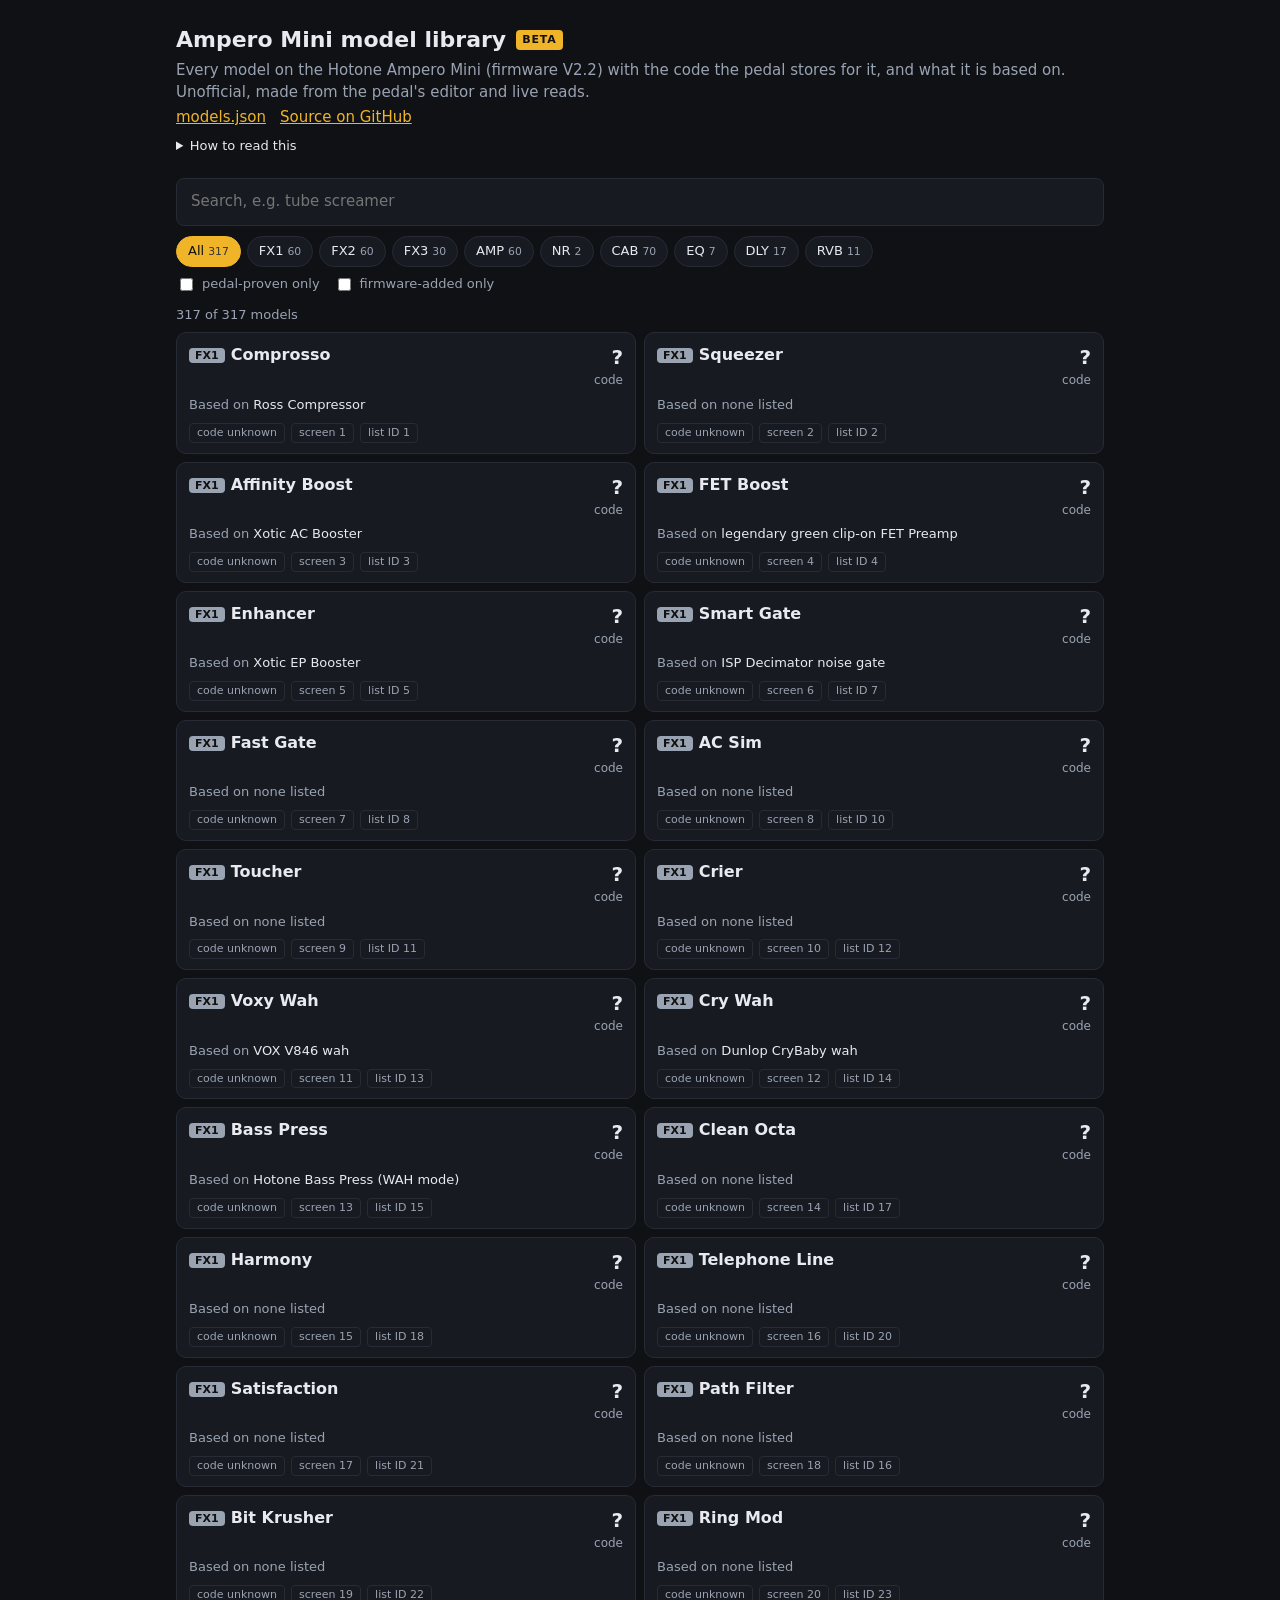
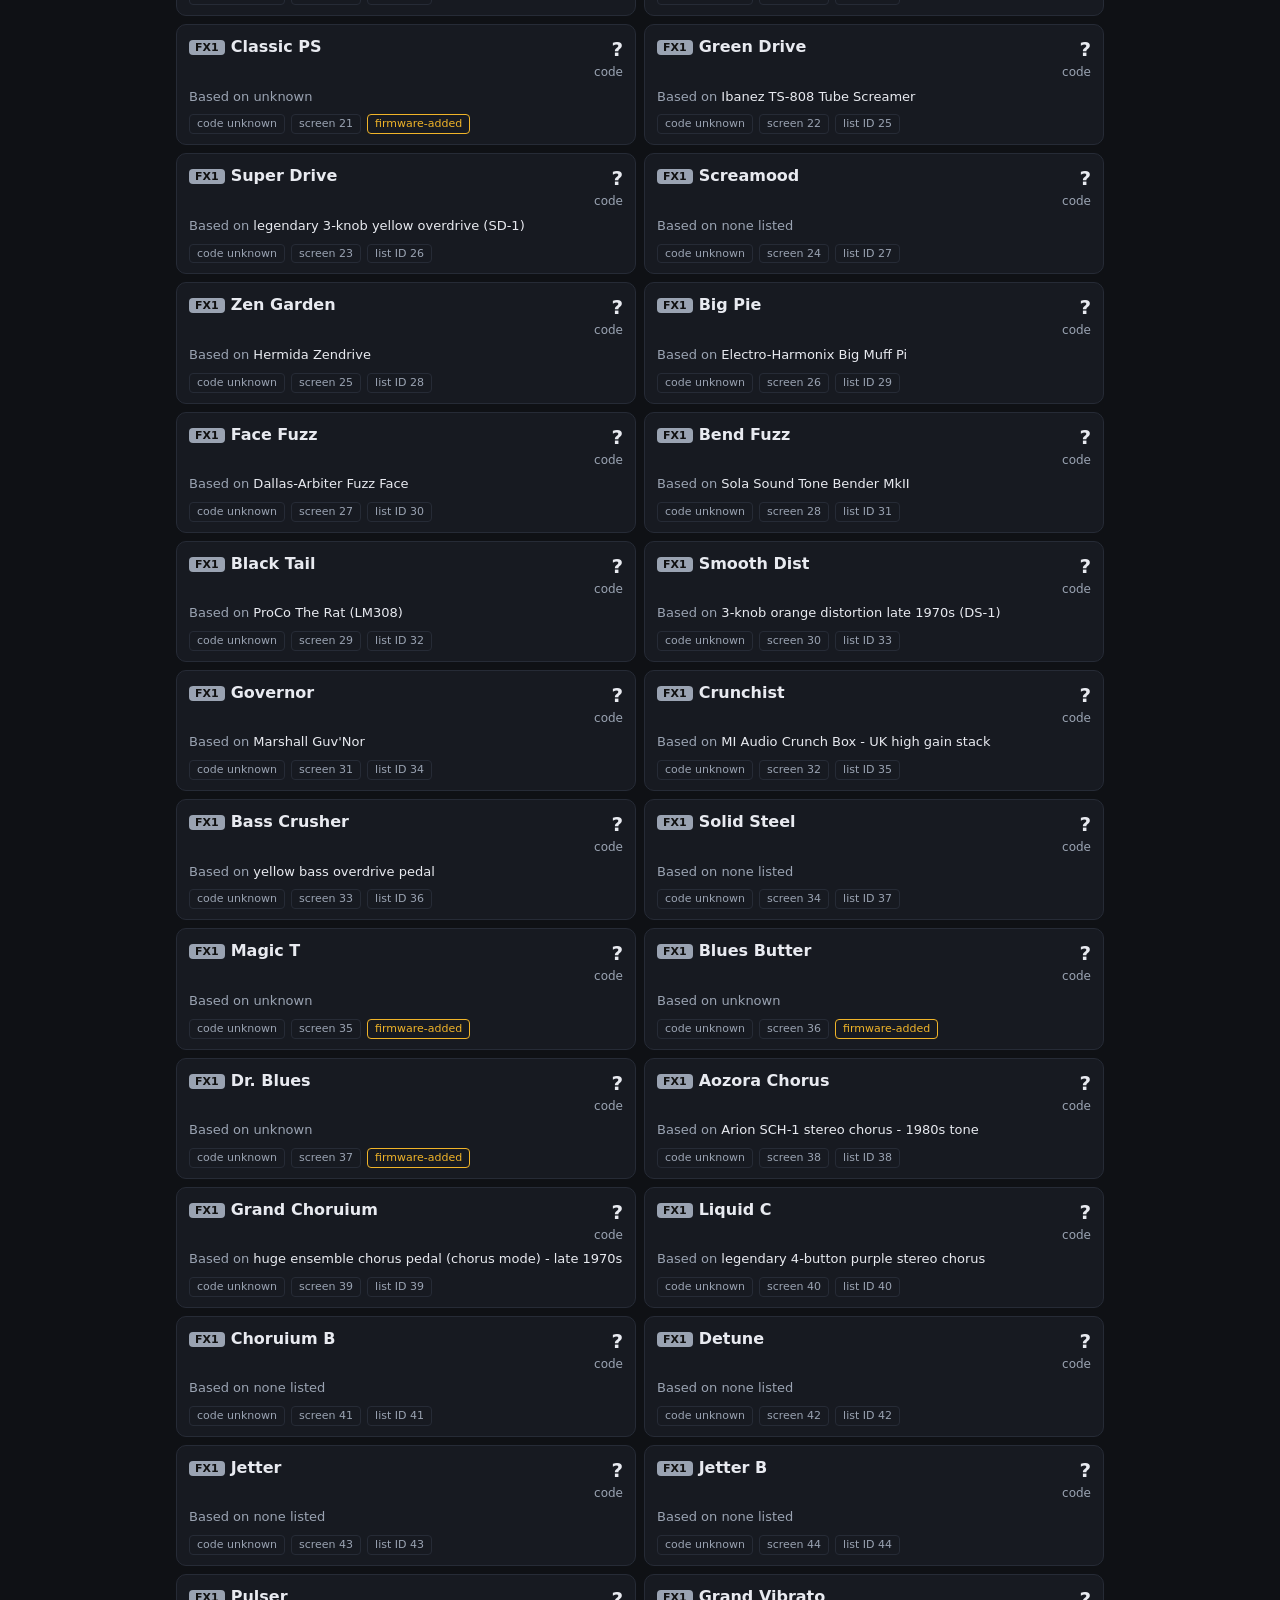
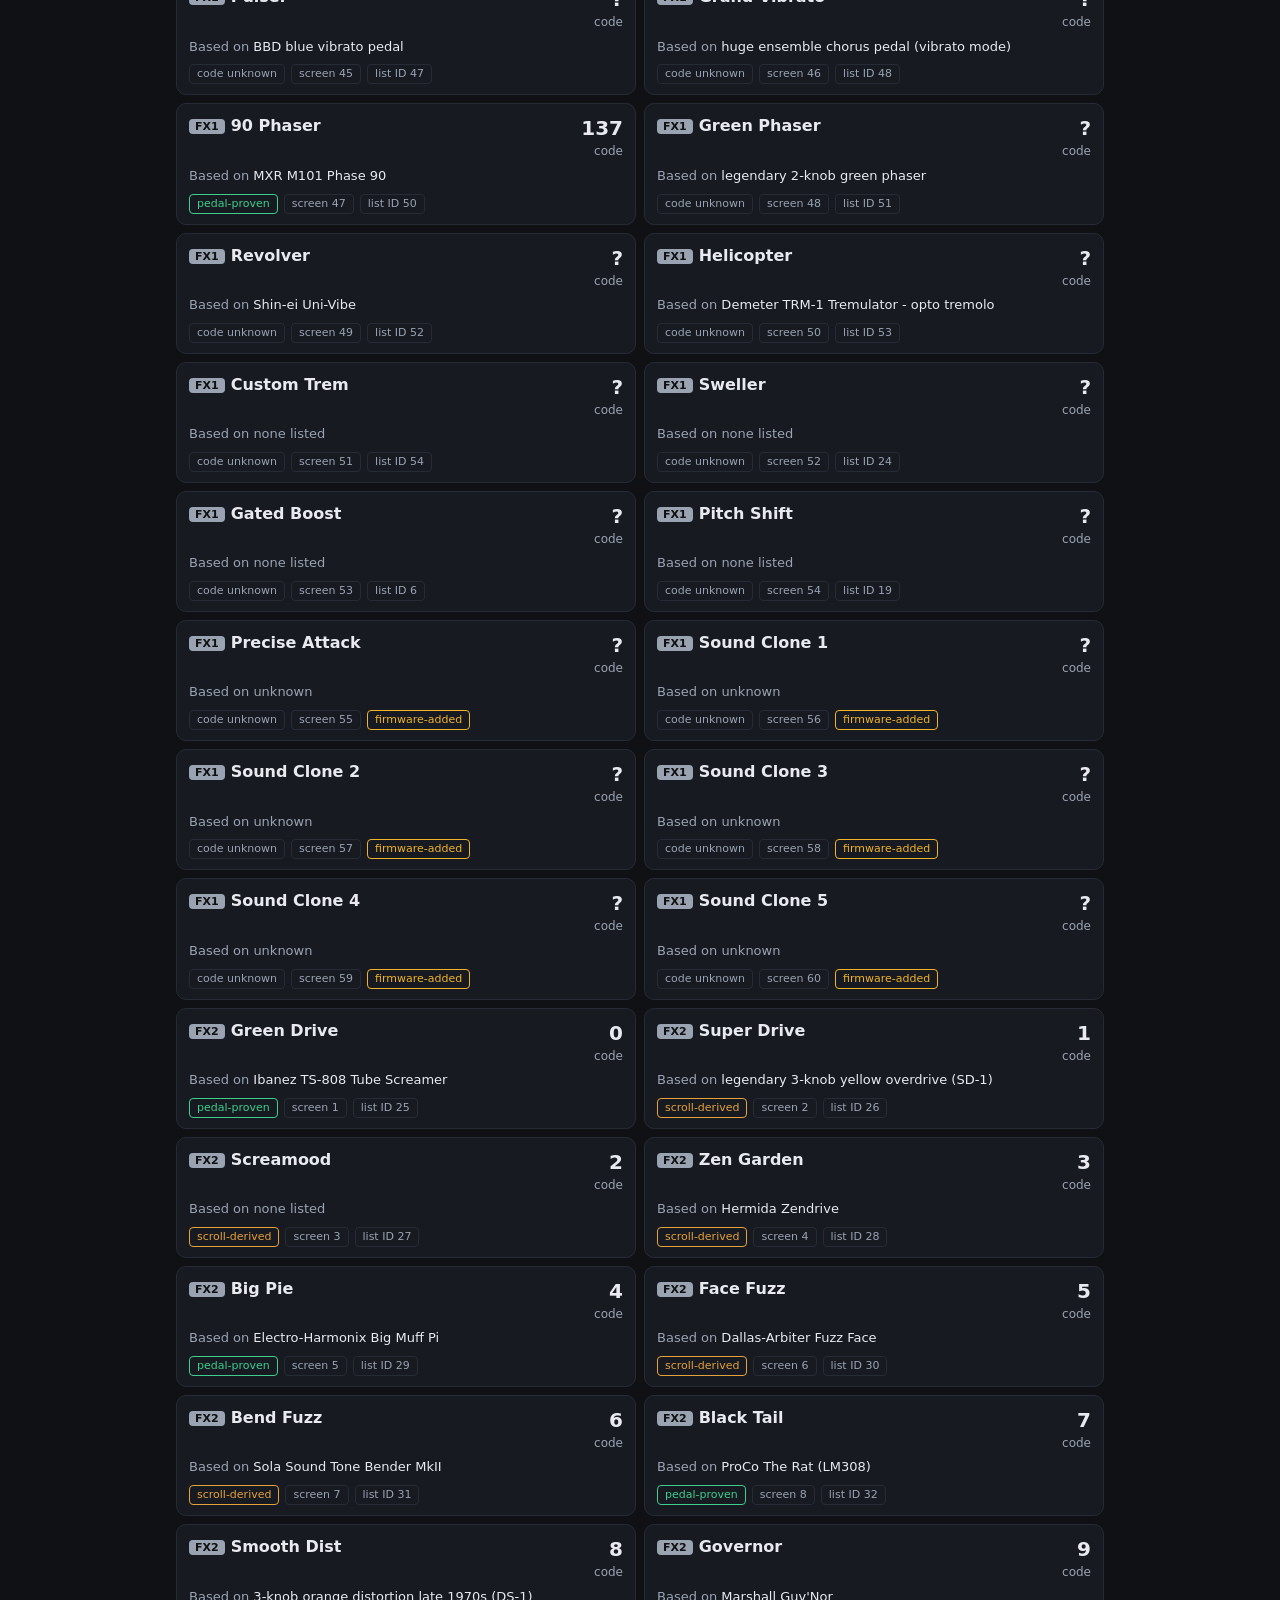
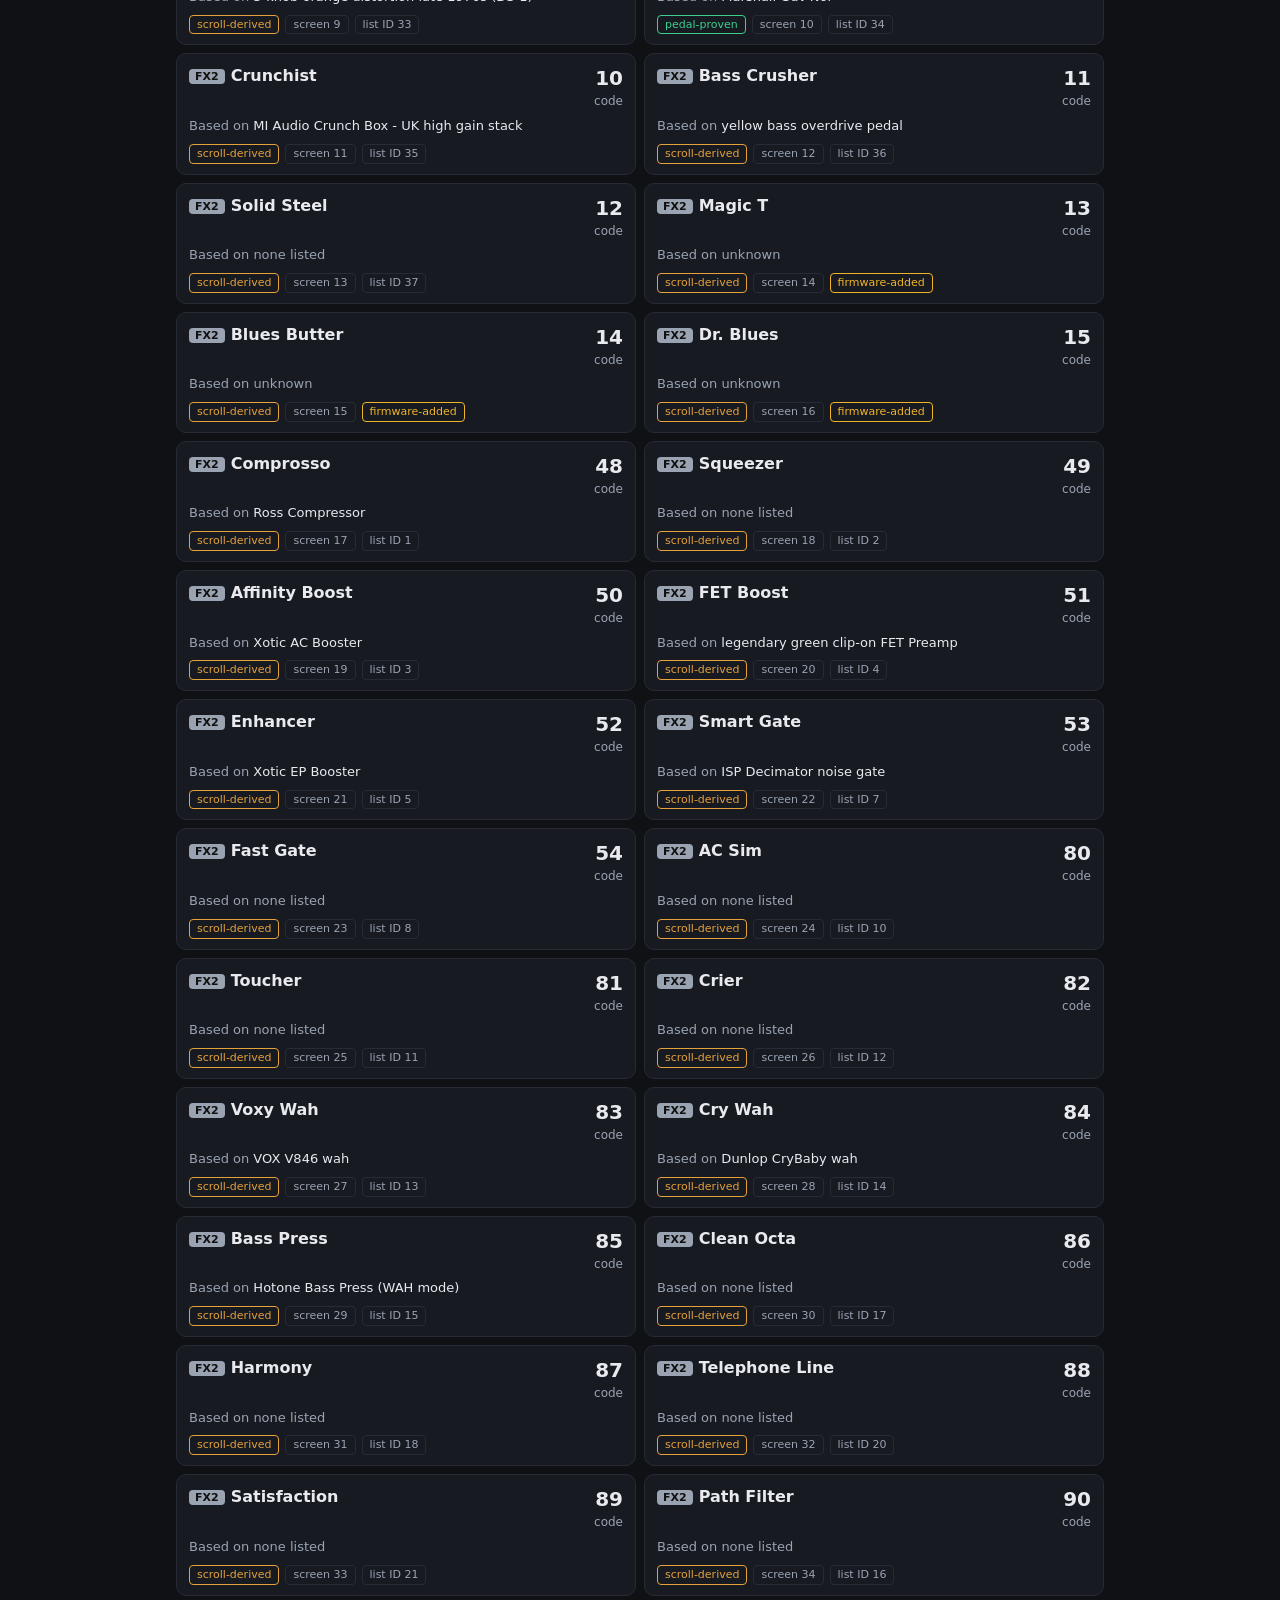
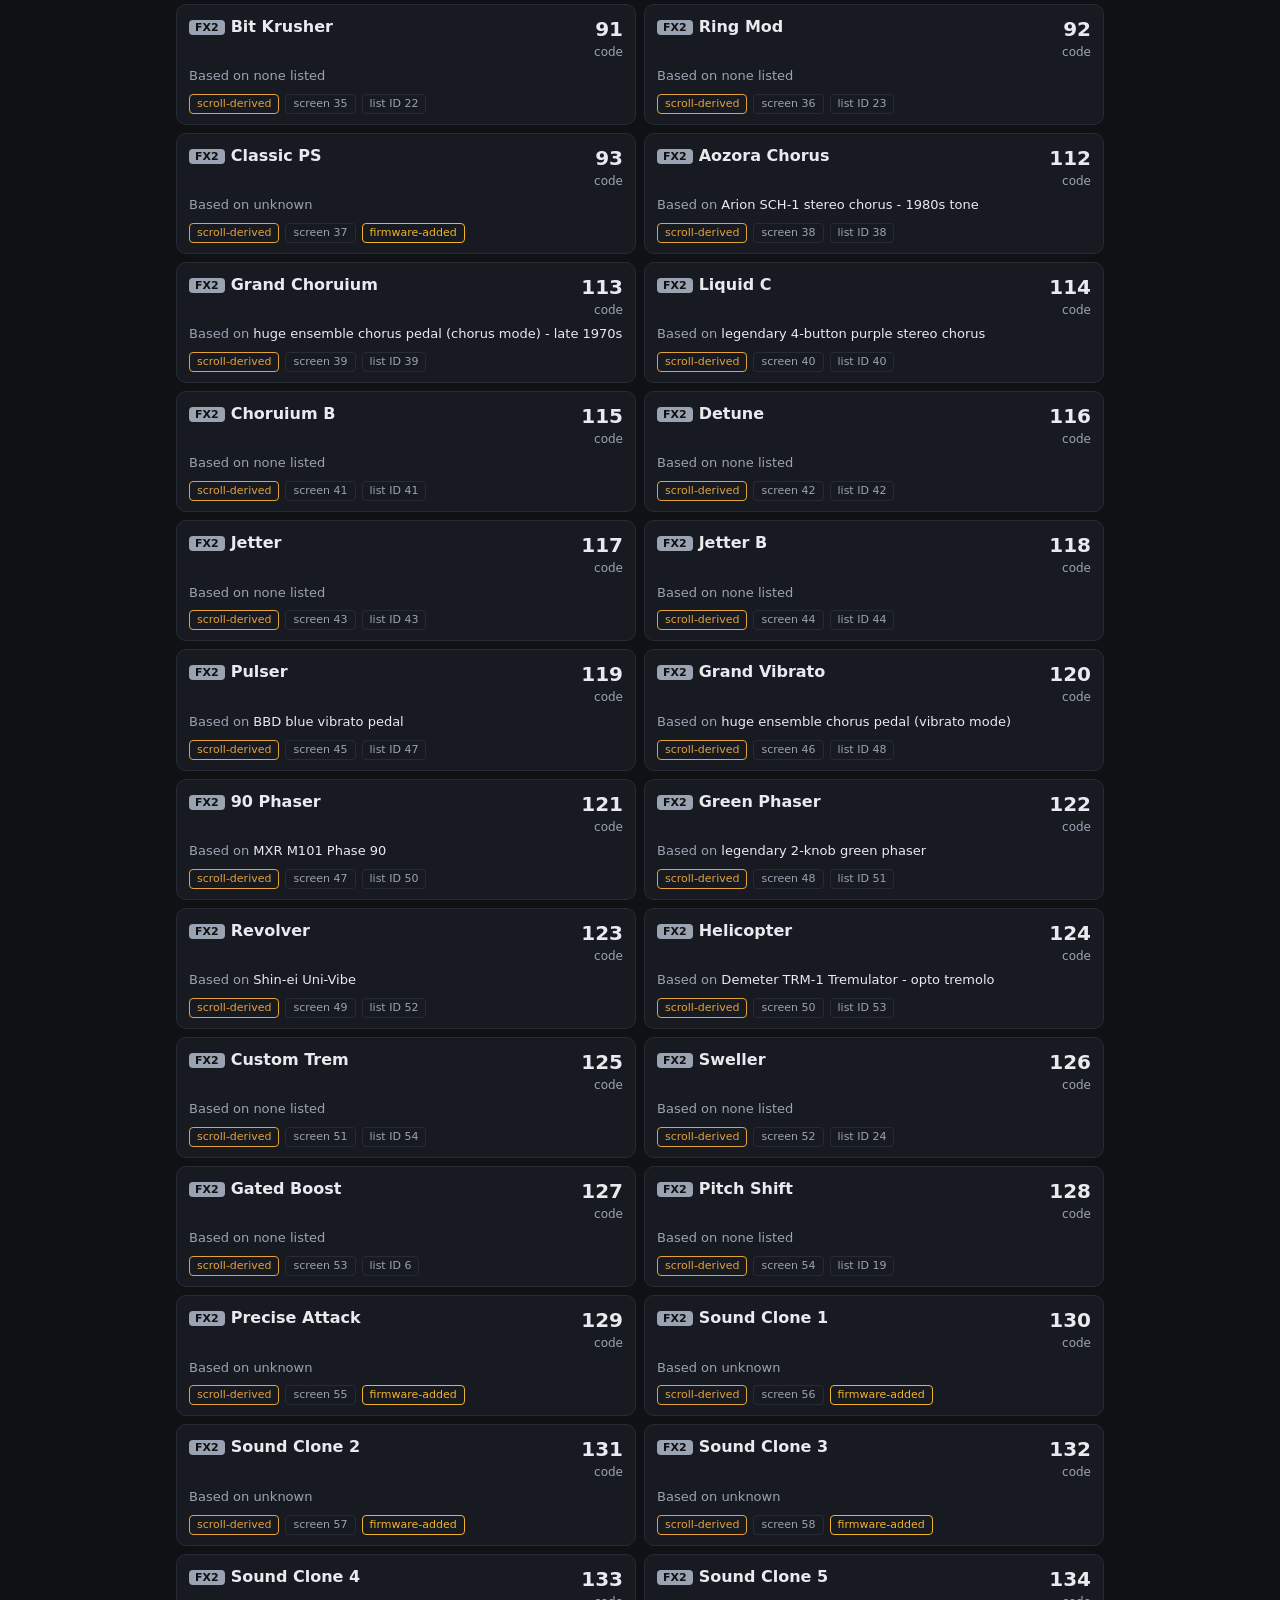
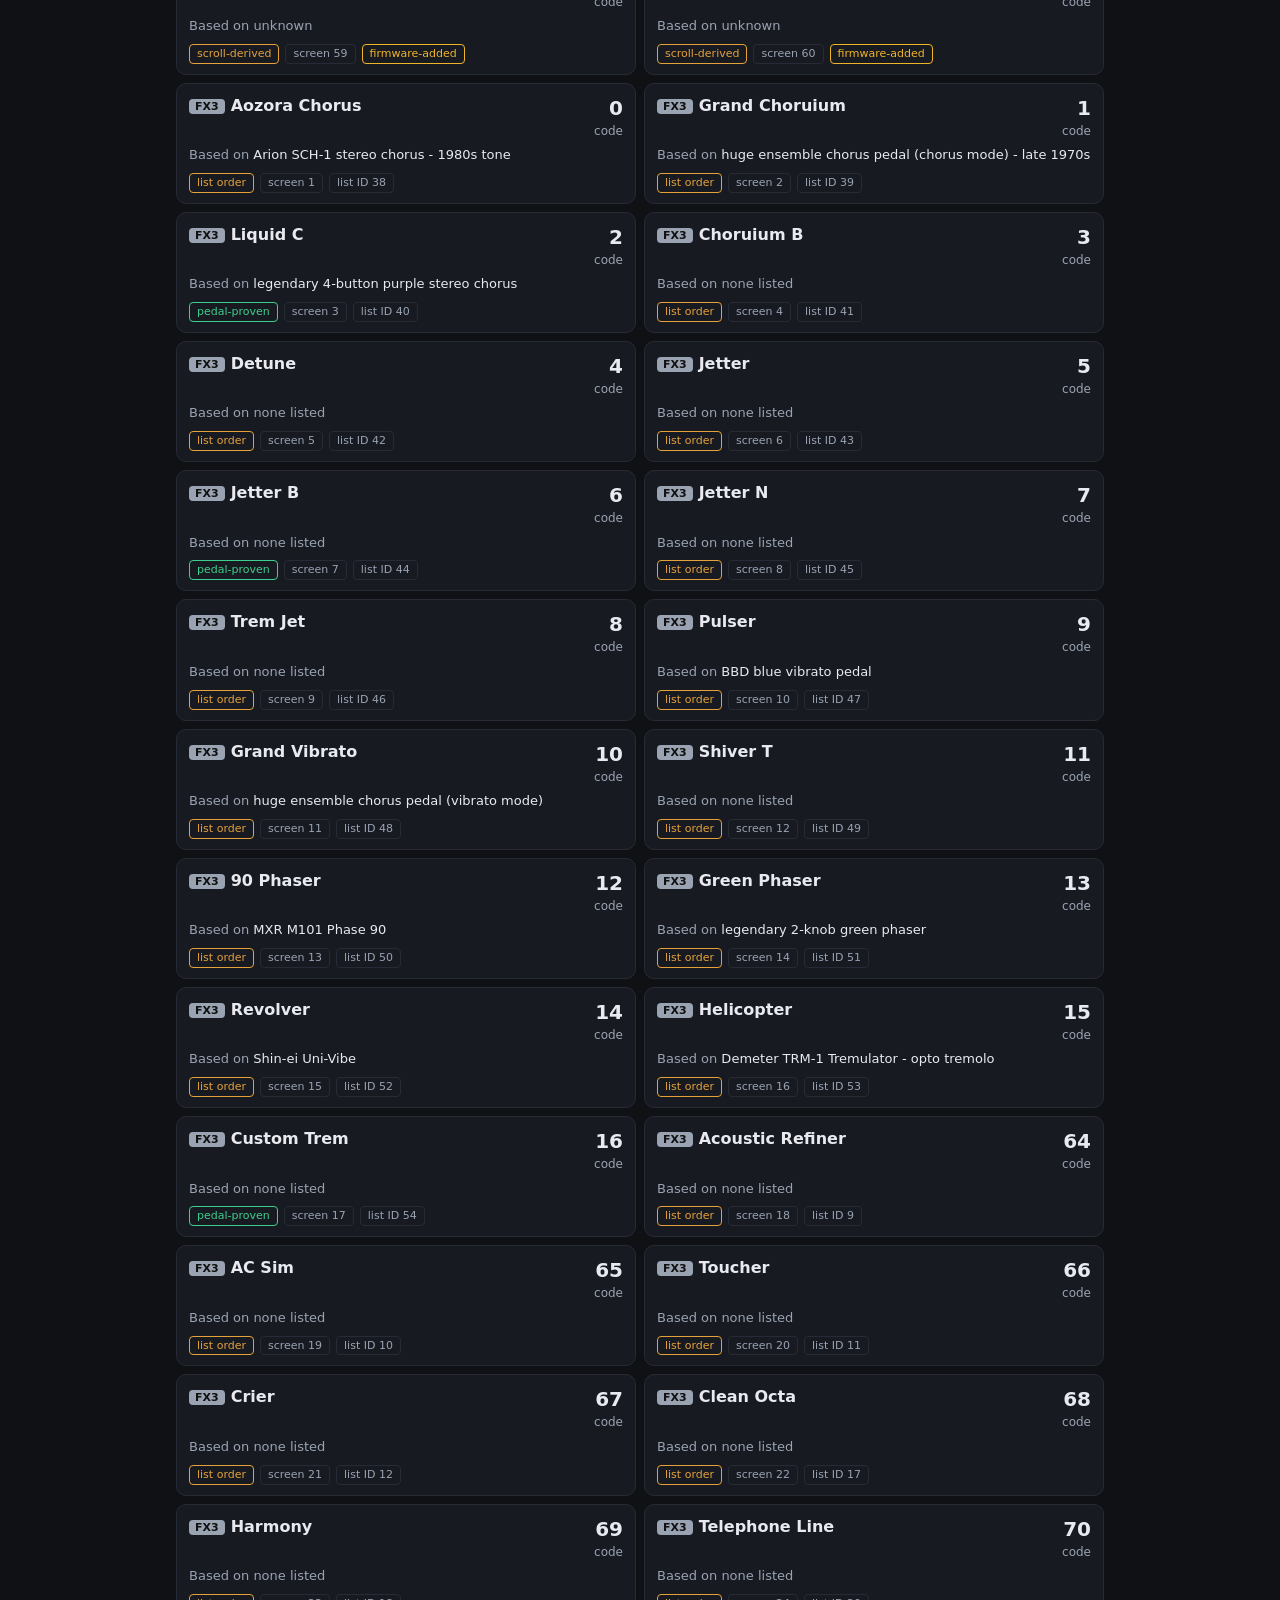
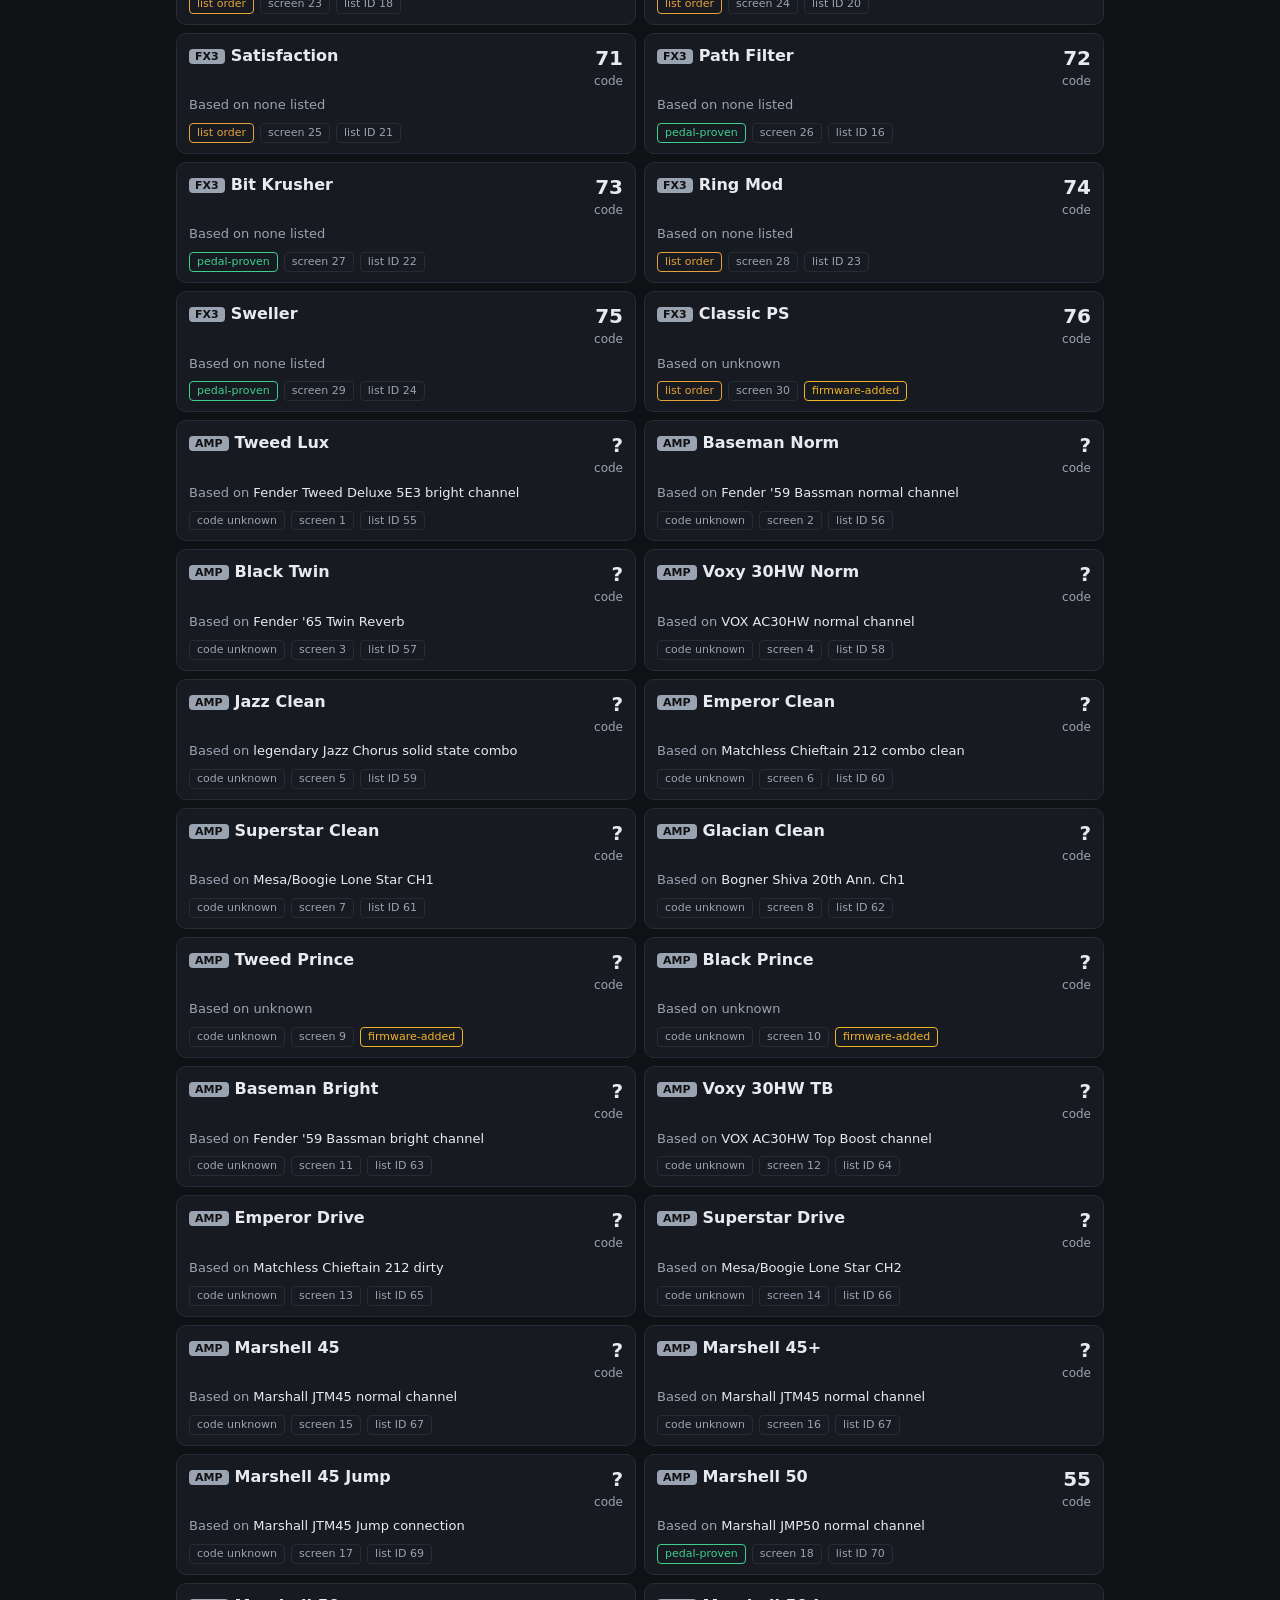
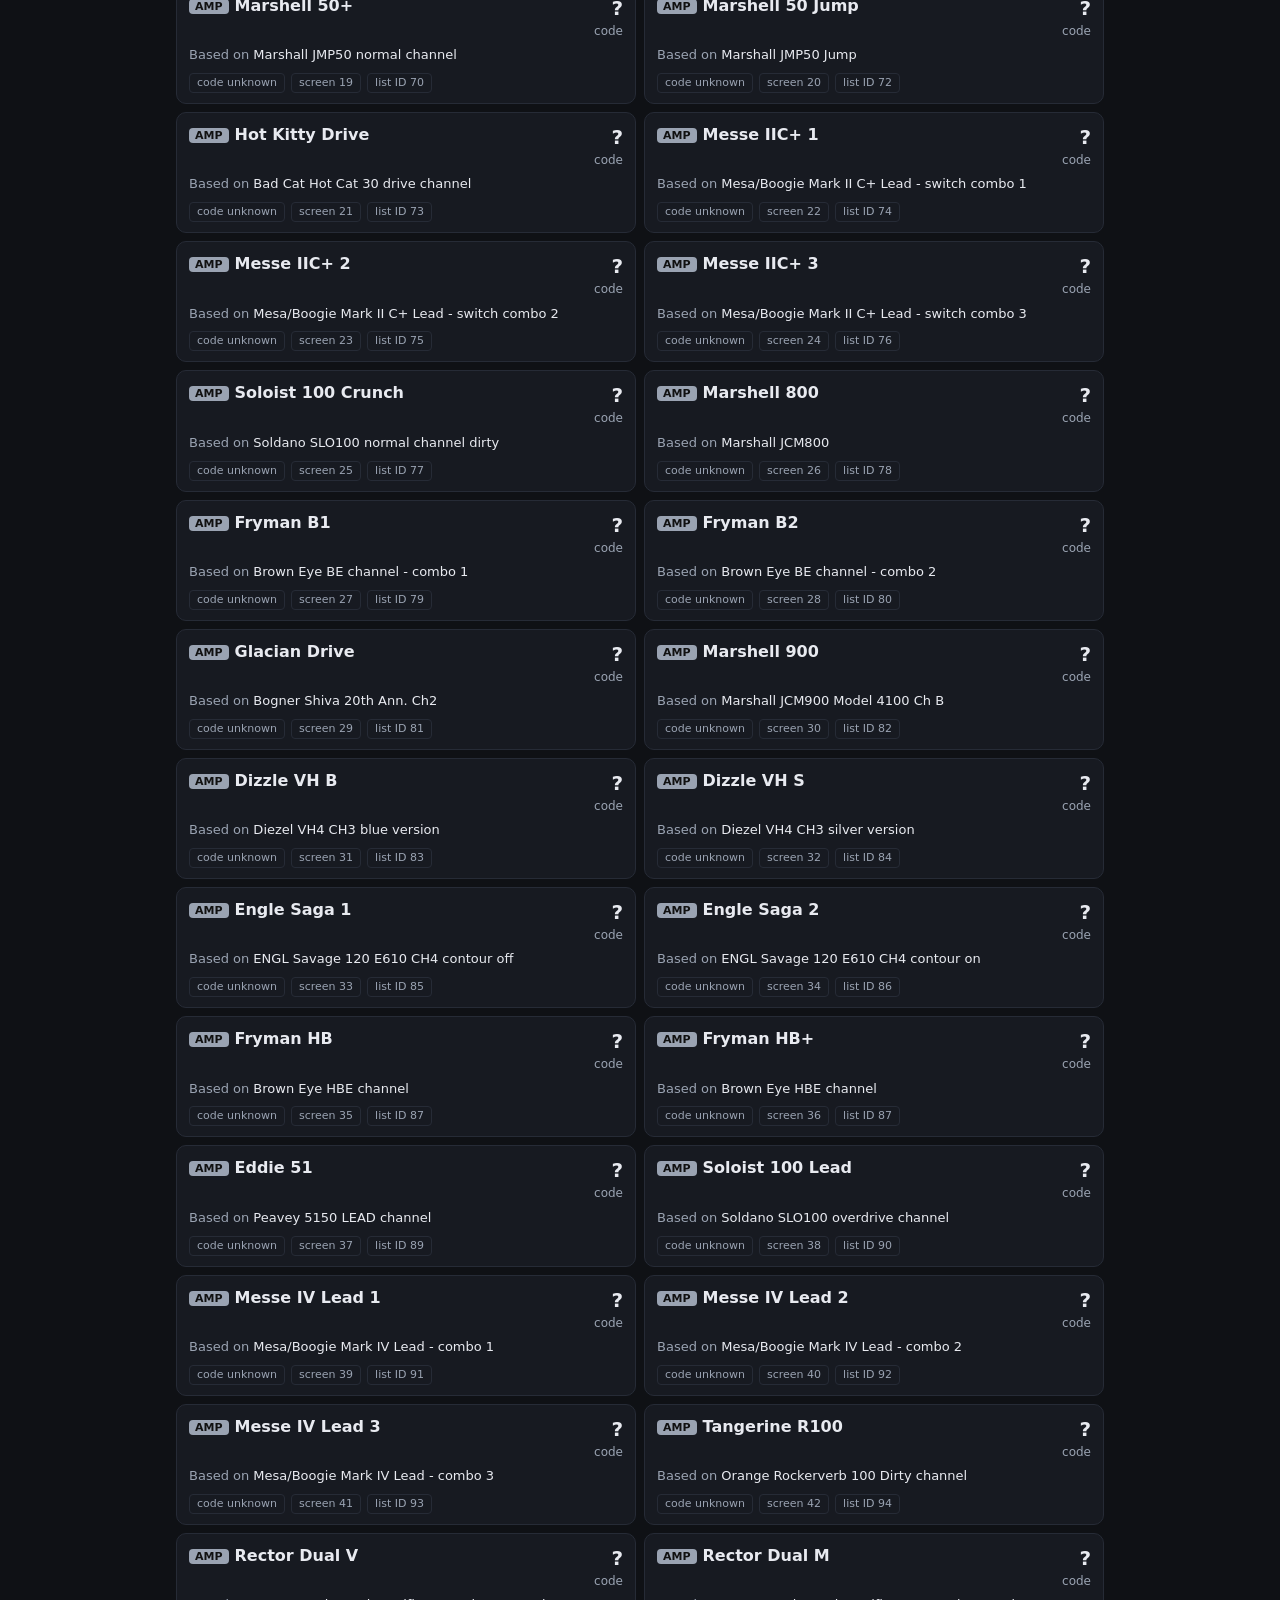
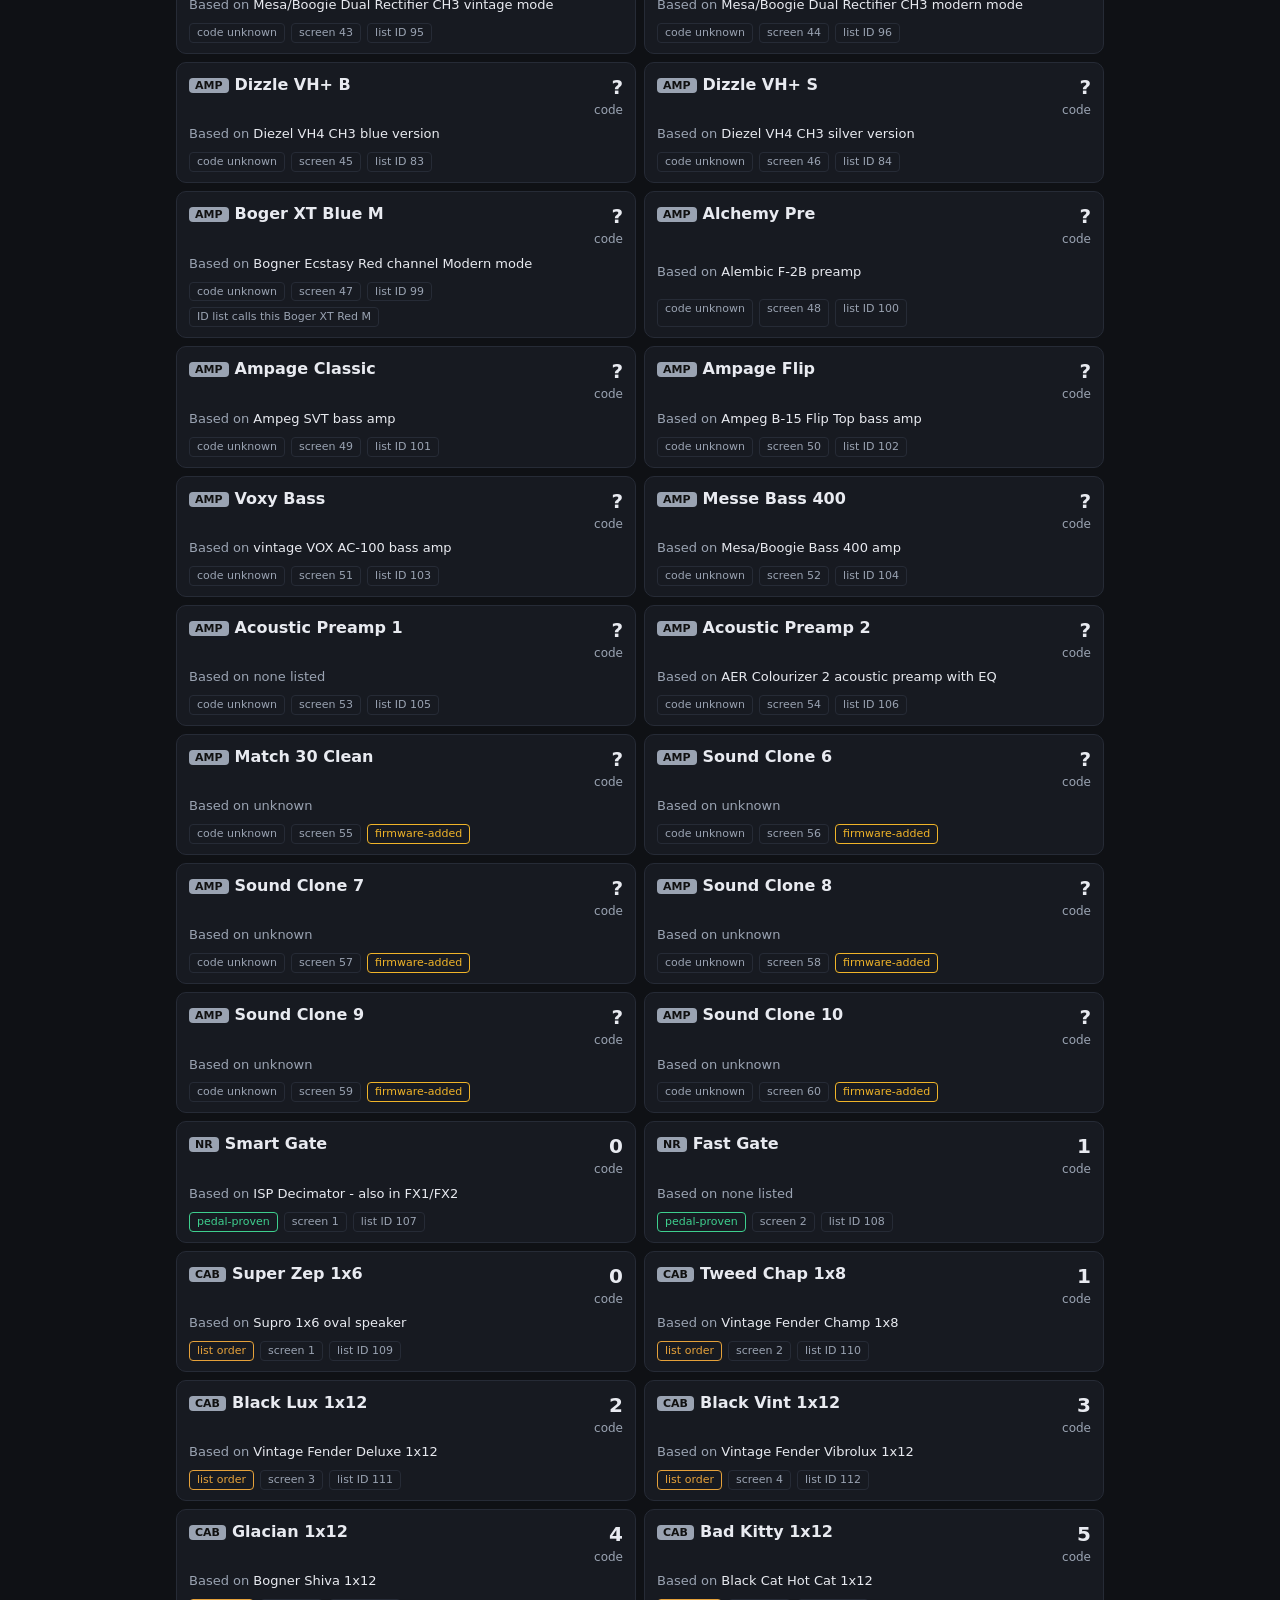
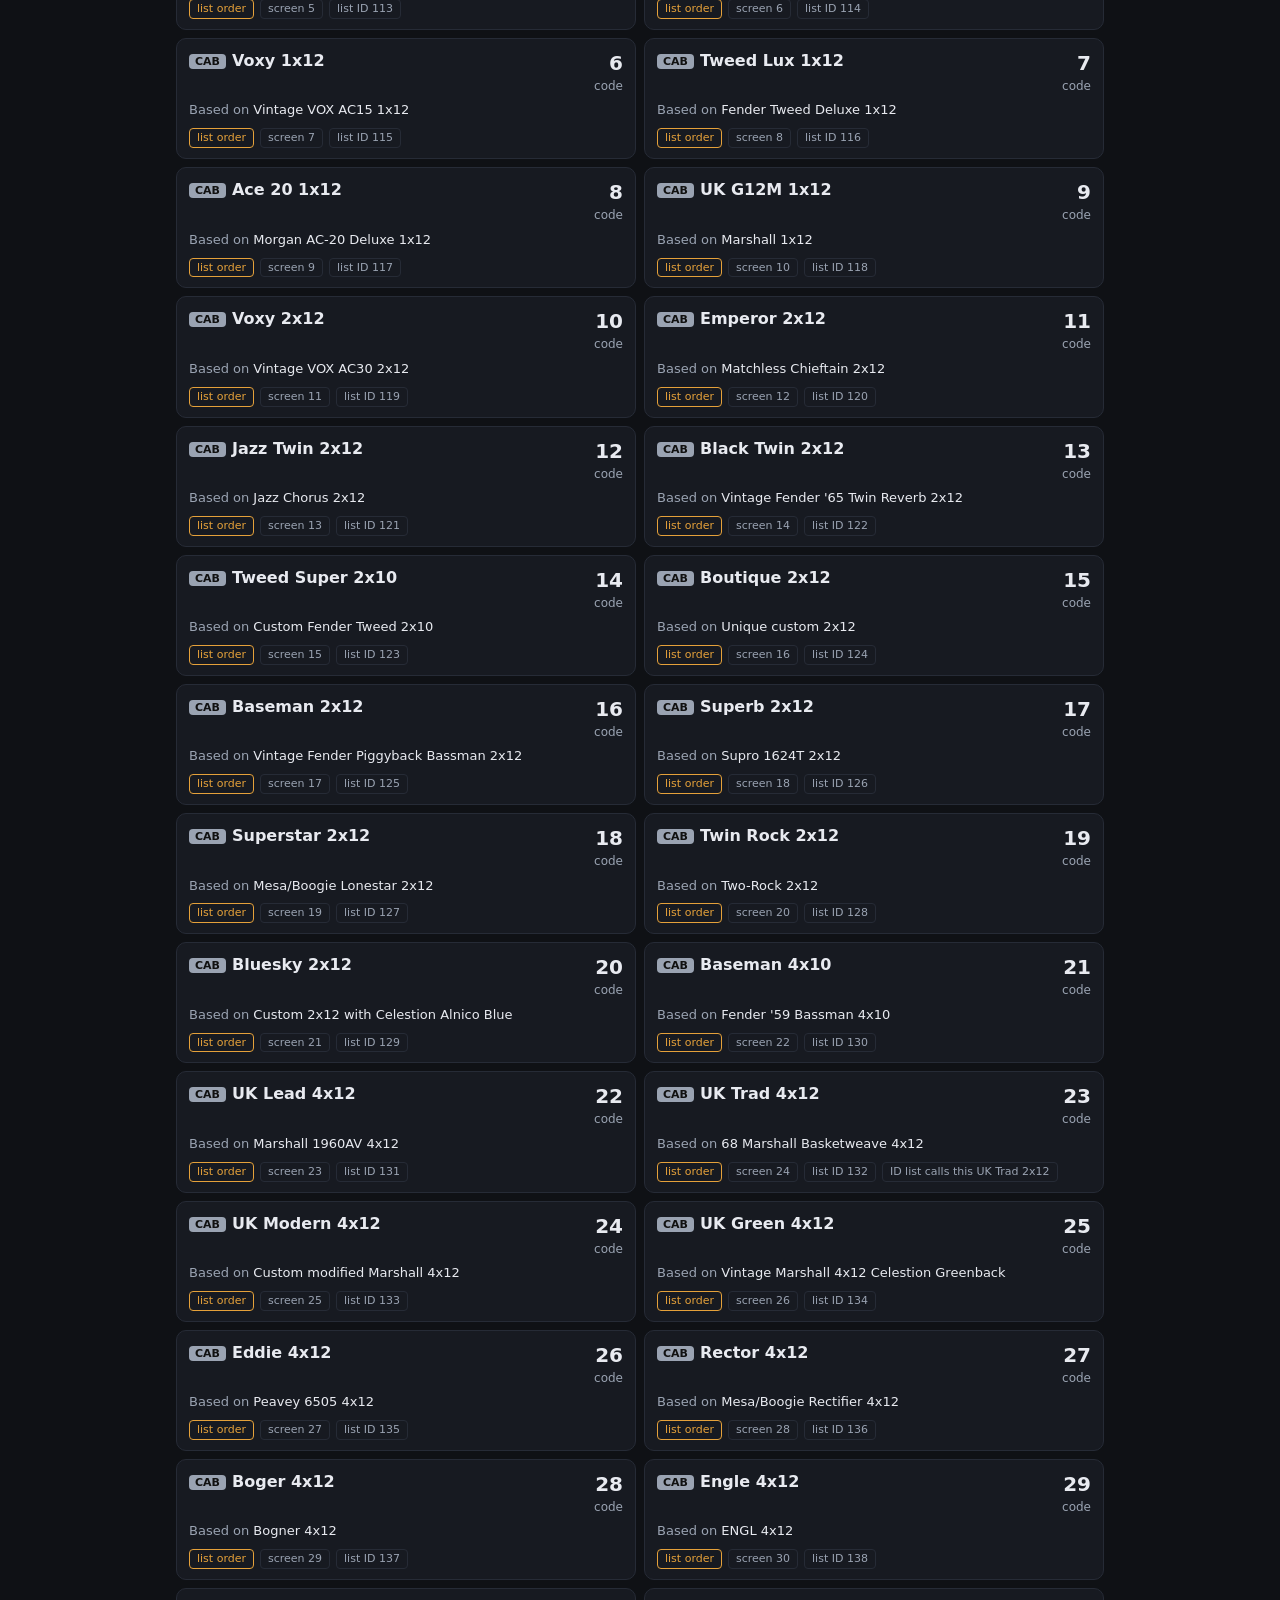
==== site/index.html @ 2c66472d "site: shorter search placeholder for phones" ====
<!doctype html>
<html lang="en">
<head>
<meta charset="utf-8">
<meta name="viewport" content="width=device-width, initial-scale=1">
<meta name="robots" content="noindex, nofollow, noarchive, nosnippet">
<meta name="googlebot" content="noindex, nofollow">
<meta name="description" content="Unofficial model list for the Hotone Ampero Mini with codes and what each model is based on (beta).">
<title>Ampero Mini model library (beta)</title>
<style>
:root{--bg:#0f1115;--panel:#171a21;--line:#262b36;--text:#e8eaf0;--mute:#9aa3b2;--acc:#f0b429;--ok:#3ecf8e;--warn:#e5a13a;--bad:#8b93a3}
*{box-sizing:border-box}
html{-webkit-text-size-adjust:100%}
body{margin:0;background:var(--bg);color:var(--text);font:15px/1.45 system-ui,-apple-system,Segoe UI,Roboto,sans-serif}
.wrap{max-width:960px;margin:0 auto;padding:16px}
header h1{font-size:22px;margin:8px 0 4px;display:flex;gap:10px;align-items:center;flex-wrap:wrap}
.beta{font-size:11px;letter-spacing:.08em;text-transform:uppercase;background:var(--acc);color:#111;border-radius:4px;padding:2px 6px;font-weight:700}
header p{margin:4px 0;color:var(--mute)}
.links a{color:var(--acc);margin-right:14px}
#q{width:100%;font:inherit;padding:12px 14px;border-radius:8px;border:1px solid var(--line);background:var(--panel);color:var(--text);margin:14px 0 10px}
#q:focus{outline:2px solid var(--acc);border-color:transparent}
.chips{display:flex;flex-wrap:wrap;gap:6px;margin-bottom:8px}
.chip{border:1px solid var(--line);background:var(--panel);color:var(--text);border-radius:999px;padding:5px 11px;font:inherit;font-size:13px;cursor:pointer}
.chip[aria-pressed=true]{background:var(--acc);color:#111;border-color:var(--acc)}
.chip small{color:var(--mute);margin-left:4px}
.chip[aria-pressed=true] small{color:#333}
.opts{display:flex;flex-wrap:wrap;gap:14px;color:var(--mute);font-size:13px;margin:6px 0 12px}
.opts label{display:flex;gap:6px;align-items:center;cursor:pointer}
#count{color:var(--mute);font-size:13px;margin:4px 0 8px}
.list{display:grid;gap:8px;grid-template-columns:1fr}
.card{background:var(--panel);border:1px solid var(--line);border-radius:10px;padding:10px 12px;display:grid;grid-template-columns:1fr auto;gap:2px 12px}
.name{font-weight:600;font-size:16px}
.blk{font-size:11px;font-weight:700;color:#111;background:var(--mute);border-radius:4px;padding:1px 6px;margin-right:6px;vertical-align:1px}
.codebox{text-align:right;font-variant-numeric:tabular-nums;white-space:nowrap}
.code{font-size:20px;font-weight:700}
.sub{color:var(--mute);font-size:12px}
.based{grid-column:1/-1;color:var(--text);font-size:13px;margin-top:4px}
.based span{color:var(--mute)}
.meta{grid-column:1/-1;display:flex;flex-wrap:wrap;gap:6px;margin-top:6px}
.tag{font-size:11px;border-radius:4px;padding:1px 7px;border:1px solid var(--line);color:var(--mute)}
.tag.ok{color:var(--ok);border-color:var(--ok)}
.tag.warn{color:var(--warn);border-color:var(--warn)}
.tag.new{color:var(--acc);border-color:var(--acc)}
.empty{padding:30px;text-align:center;color:var(--mute)}
footer{margin:28px 0 12px;color:var(--mute);font-size:12px;border-top:1px solid var(--line);padding-top:12px}
details{margin:8px 0;color:var(--mute);font-size:13px}
details summary{cursor:pointer;color:var(--text)}
details dl{margin:8px 0;display:grid;grid-template-columns:auto 1fr;gap:4px 12px}
details dt{font-weight:600;color:var(--text)}details dd{margin:0}
@media(min-width:720px){.list{grid-template-columns:1fr 1fr}}
@media(max-width:380px){.card{grid-template-columns:1fr}.codebox{text-align:left}}
</style>
</head>
<body>
<div class="wrap">
<header>
<h1>Ampero Mini model library <span class="beta">beta</span></h1>
<p>Every model on the Hotone Ampero Mini (firmware V2.2) with the code the pedal stores for it, and what it is based on. Unofficial, made from the pedal's editor and live reads.</p>
<p class="links"><a href="models.json">models.json</a><a href="https://github.com/dhrandy/ampero-bridge">Source on GitHub</a></p>
<details><summary>How to read this</summary>
<dl>
<dt>Screen</dt><dd>position in the editor's list for that block, starting at 1.</dd>
<dt>Code</dt><dd>the number stored in the preset record for the model. FX1, FX2 and FX3 use different codes even for the same name.</dd>
<dt>pedal-proven</dt><dd>code set on a real pedal and read back from the record.</dd>
<dt>scroll-derived</dt><dd>FX2 codes seen while scrolling the list; not read back.</dd>
<dt>list order</dt><dd>code follows from the list order and a rule that held where it was checked. Not checked itself.</dd>
<dt>code unknown</dt><dd>name known from the editor, code not read yet.</dd>
<dt>firmware-added</dt><dd>in the editor's list, not in the manufacturer's effect list.</dd>
</dl></details>
</header>
<input id="q" type="search" placeholder="Search, e.g. tube screamer" autocomplete="off" autocapitalize="off" spellcheck="false" aria-label="Search models">
<div class="chips" id="chips" role="group" aria-label="Filter by block"></div>
<div class="opts">
<label><input type="checkbox" id="proven"> pedal-proven only</label>
<label><input type="checkbox" id="added"> firmware-added only</label>
</div>
<div id="count" aria-live="polite"></div>
<div class="list" id="list"></div>
<footer>
Beta. Not affiliated with or endorsed by Hotone. Product and brand names belong to their owners and appear only to say which real-world gear a model is based on. Codes marked list order or code unknown can be wrong, so read a record back before relying on one. MIT licensed, copyright dhrandy.
</footer>
</div>
<script>
(function(){
var data=null,all=[],block='ALL';
var $=function(i){return document.getElementById(i)};
var STAT={'pedal-proven':['pedal-proven','ok'],'scroll-derived':['scroll-derived','warn'],'list-order':['list order','warn'],'code-unknown':['code unknown','']};
function norm(s){return (s||'').toLowerCase().replace(/[^a-z0-9 ]+/g,' ').replace(/\s+/g,' ').trim()}
function subseq(q,t){var i=0;for(var j=0;j<t.length&&i<q.length;j++)if(t[j]===q[i])i++;return i===q.length}
function lev(a,b,max){if(Math.abs(a.length-b.length)>max)return max+1;var p=[],i,j;for(j=0;j<=b.length;j++)p[j]=j;for(i=1;i<=a.length;i++){var c=[i],mn=i;for(j=1;j<=b.length;j++){c[j]=Math.min(p[j]+1,c[j-1]+1,p[j-1]+(a[i-1]===b[j-1]?0:1));if(c[j]<mn)mn=c[j]}if(mn>max)return max+1;p=c}return p[b.length]}
function tri(s){var o={};s=' '+s+' ';for(var i=0;i<s.length-2;i++)o[s.substr(i,3)]=1;return o}
function score(m,q,qt){
 var name=m._n,hay=m._h,s=0;
 if(name===q)return 1000;
 for(var k=0;k<qt.length;k++){
  var t=qt[k],best=0,words=name.split(' ');
  if(name.indexOf(t)===0)best=100;
  else if(words.some(function(w){return w.indexOf(t)===0}))best=80;
  else if(name.indexOf(t)>=0)best=60;
  else if(m._ba.indexOf(t)>=0)best=40;
  else if(hay.indexOf(t)>=0)best=25;
  else if(t.length>=3&&subseq(t,name.replace(/ /g,'')))best=15;
  else if(t.length>=4&&m._w.some(function(w){return lev(t,w,t.length>=7?2:1)<=(t.length>=7?2:1)}))best=12
  else if(t.length>=4){var a=tri(t),b=m._t,c=0,n=0;for(var x in a){n++;if(b[x])c++}if(n&&c/n>=.6)best=10}
  if(!best)return 0;s+=best}
 return s}
function build(){
 data.blocks.forEach(function(b){b.models.forEach(function(m){
  m.block=b.block;m._n=norm(m.name);m._ba=norm(m.based_on);
  m._h=norm([m.block,m.name,m.based_on,m.category,m.status,m.firmware_added?'firmware added':'',m.renamed].join(' '));
  m._t=tri(m._n);m._w=m._h.split(' ');all.push(m)})});
 var chips=$('chips');
 function chip(id,label,n){var b=document.createElement('button');b.className='chip';b.type='button';b.setAttribute('aria-pressed',id===block);b.innerHTML=label+'<small>'+n+'</small>';b.onclick=function(){block=id;render()};b.dataset.id=id;chips.appendChild(b)}
 chip('ALL','All',all.length);data.blocks.forEach(function(b){chip(b.block,b.block,b.count)});
 render()}
function esc(s){return String(s).replace(/[&<>"]/g,function(c){return {'&':'&amp;','<':'&lt;','>':'&gt;','"':'&quot;'}[c]})}
function card(m){
 var st=STAT[m.status]||[m.status,''];
 var code=m.code===null||m.code===undefined?'?':m.code;
 var h='<div class="card"><div><span class="blk">'+esc(m.block)+'</span><span class="name">'+esc(m.name)+'</span></div>'+
 '<div class="codebox"><div class="code">'+esc(code)+'</div><div class="sub">code</div></div>';
 var b=m.based_on?'<div class="based"><span>Based on</span> '+esc(m.based_on)+'</div>':
  '<div class="based"><span>Based on</span> <span>'+(m.based_on_status==='unknown'?'unknown':'none listed')+'</span></div>';
 h+=b+'<div class="meta"><span class="tag '+st[1]+'">'+esc(st[0])+'</span><span class="tag">screen '+m.screen+'</span>';
 if(m.id)h+='<span class="tag">list ID '+m.id+'</span>';
 if(m.firmware_added)h+='<span class="tag new">firmware-added</span>';
 if(m.renamed)h+='<span class="tag">'+esc(m.renamed)+'</span>';
 return h+'</div></div>'}
function render(){
 [].forEach.call($('chips').children,function(c){c.setAttribute('aria-pressed',c.dataset.id===block)});
 var qraw=$('q').value,q=norm(qraw),qt=q?q.split(' '):[];
 var pr=$('proven').checked,ad=$('added').checked;
 var res=all.filter(function(m){return (block==='ALL'||m.block===block)&&(!pr||m.status==='pedal-proven')&&(!ad||m.firmware_added)});
 if(q){res=res.map(function(m){return [score(m,q,qt),m]}).filter(function(x){return x[0]>0}).sort(function(a,b){return b[0]-a[0]}).map(function(x){return x[1]})}
 $('count').textContent=res.length+' of '+all.length+' models';
 $('list').innerHTML=res.length?res.slice(0,400).map(card).join(''):'<div class="empty">No match.</div>';
 try{history.replaceState(null,'',(q||block!=='ALL')?'#'+encodeURIComponent(block)+'/'+encodeURIComponent(qraw):location.pathname+location.search)}catch(e){}}
function init(){
 var h=decodeURIComponent((location.hash||'').slice(1)).split('/');
 if(h[0]&&h[0]!=='ALL')block=h[0];if(h[1])$('q').value=h.slice(1).join('/');
 var t;$('q').addEventListener('input',function(){clearTimeout(t);t=setTimeout(render,80)});
 $('proven').onchange=render;$('added').onchange=render;
 fetch('models.json').then(function(r){return r.json()}).then(function(d){data=d;build()}).catch(function(){$('list').innerHTML='<div class="empty">Could not load models.json.</div>'})}
init();
})();
</script>
</body>
</html>
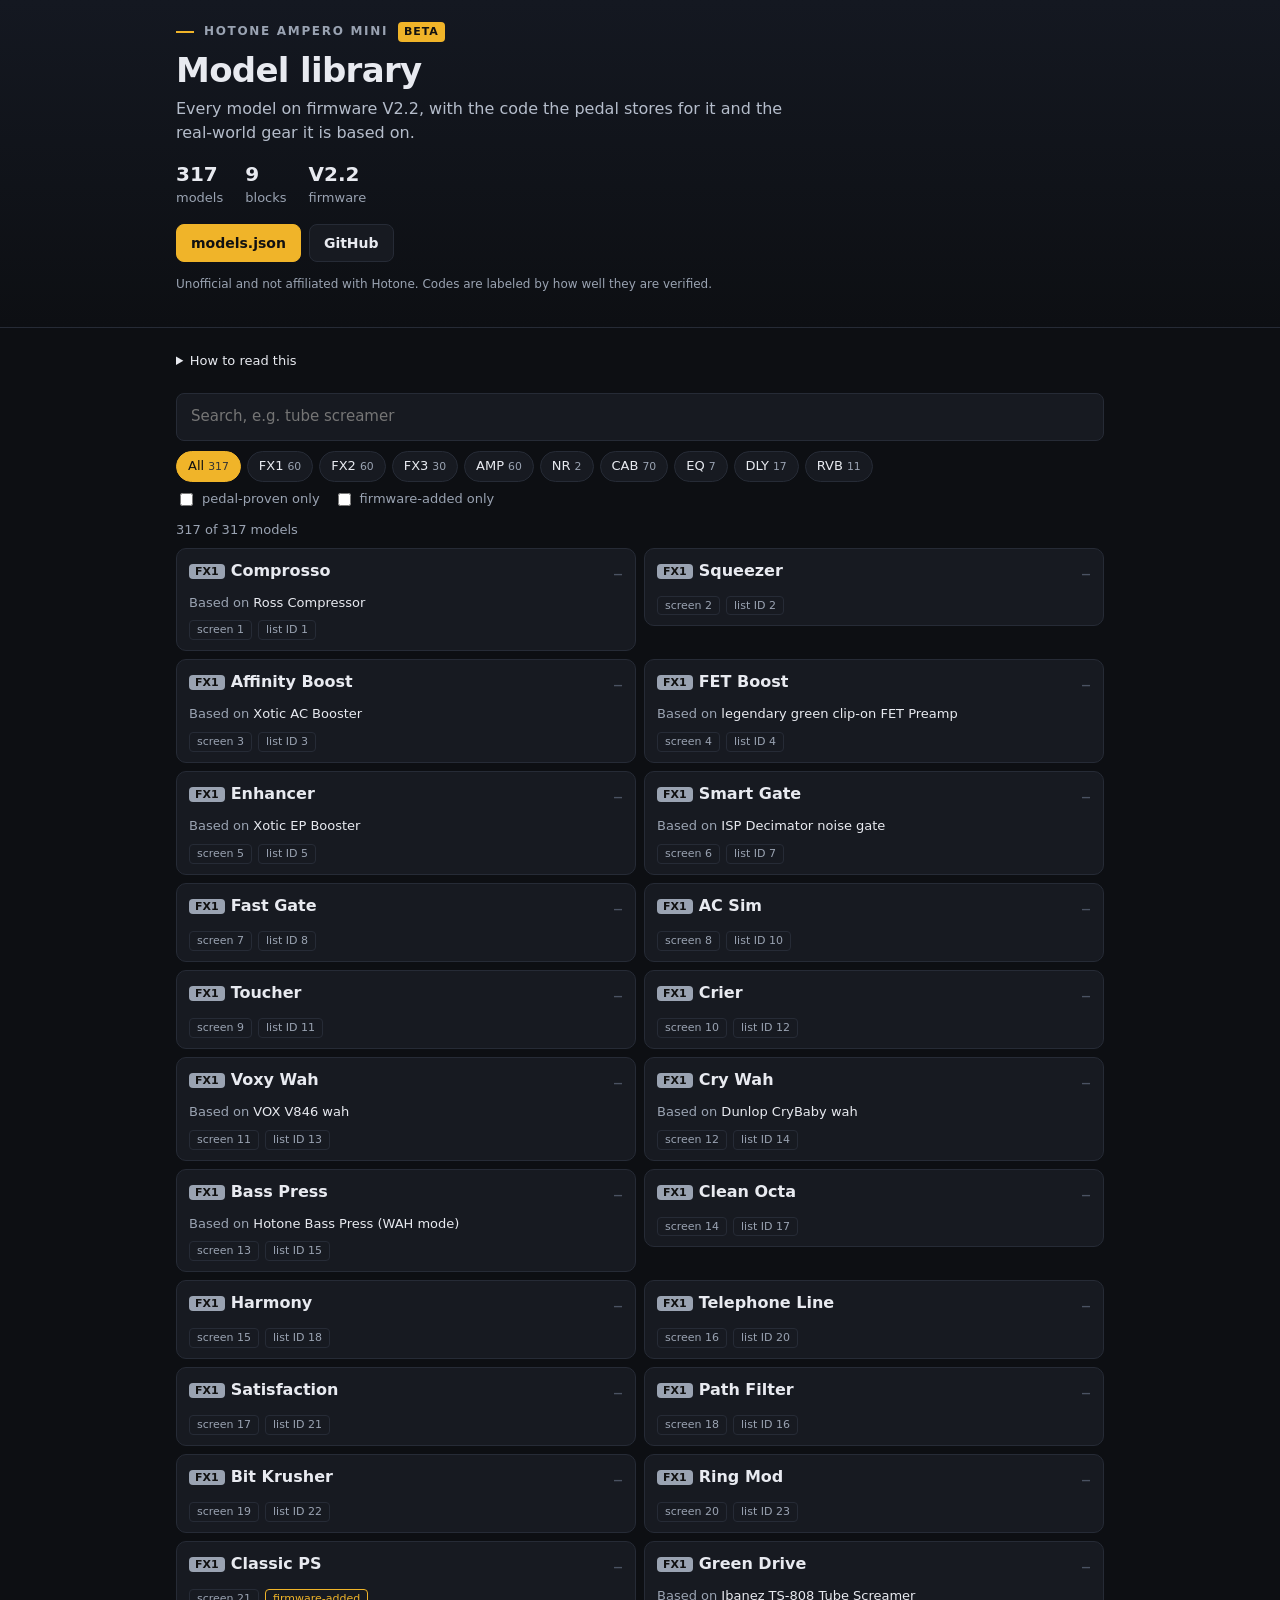
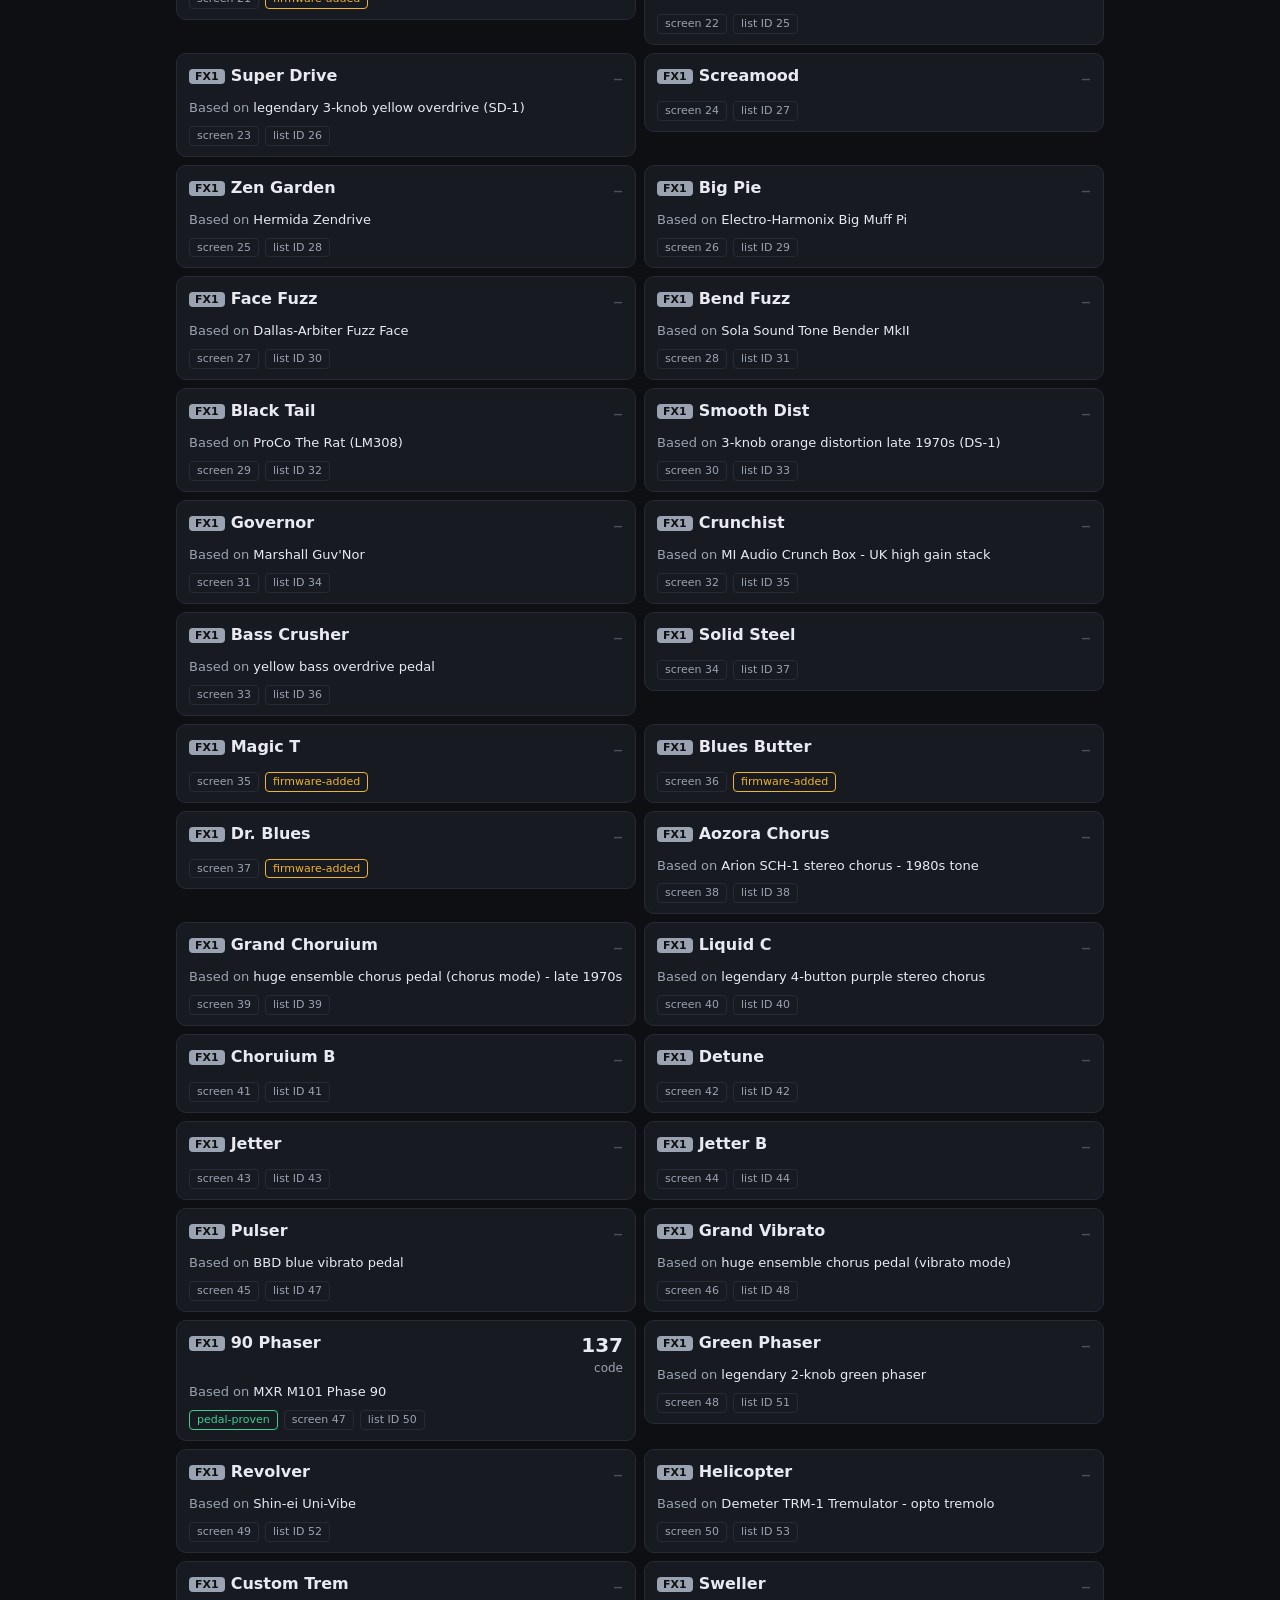
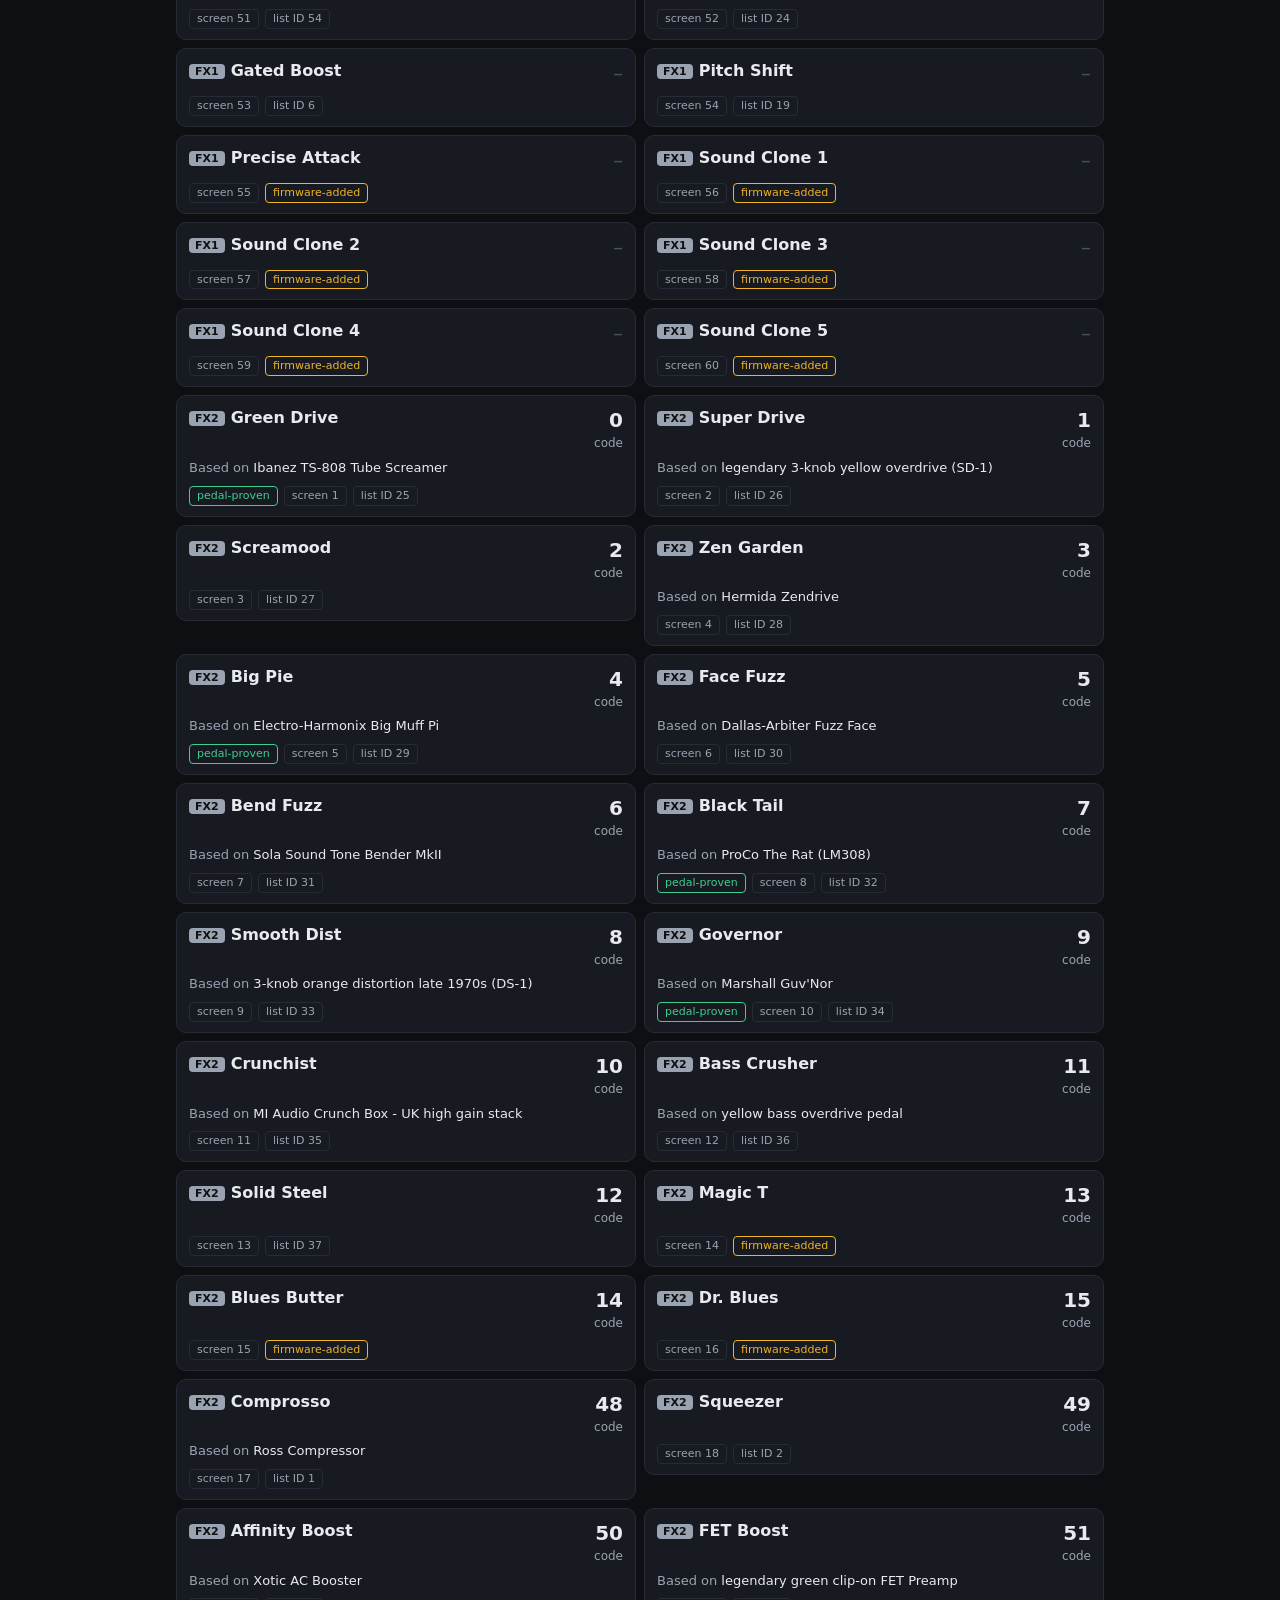
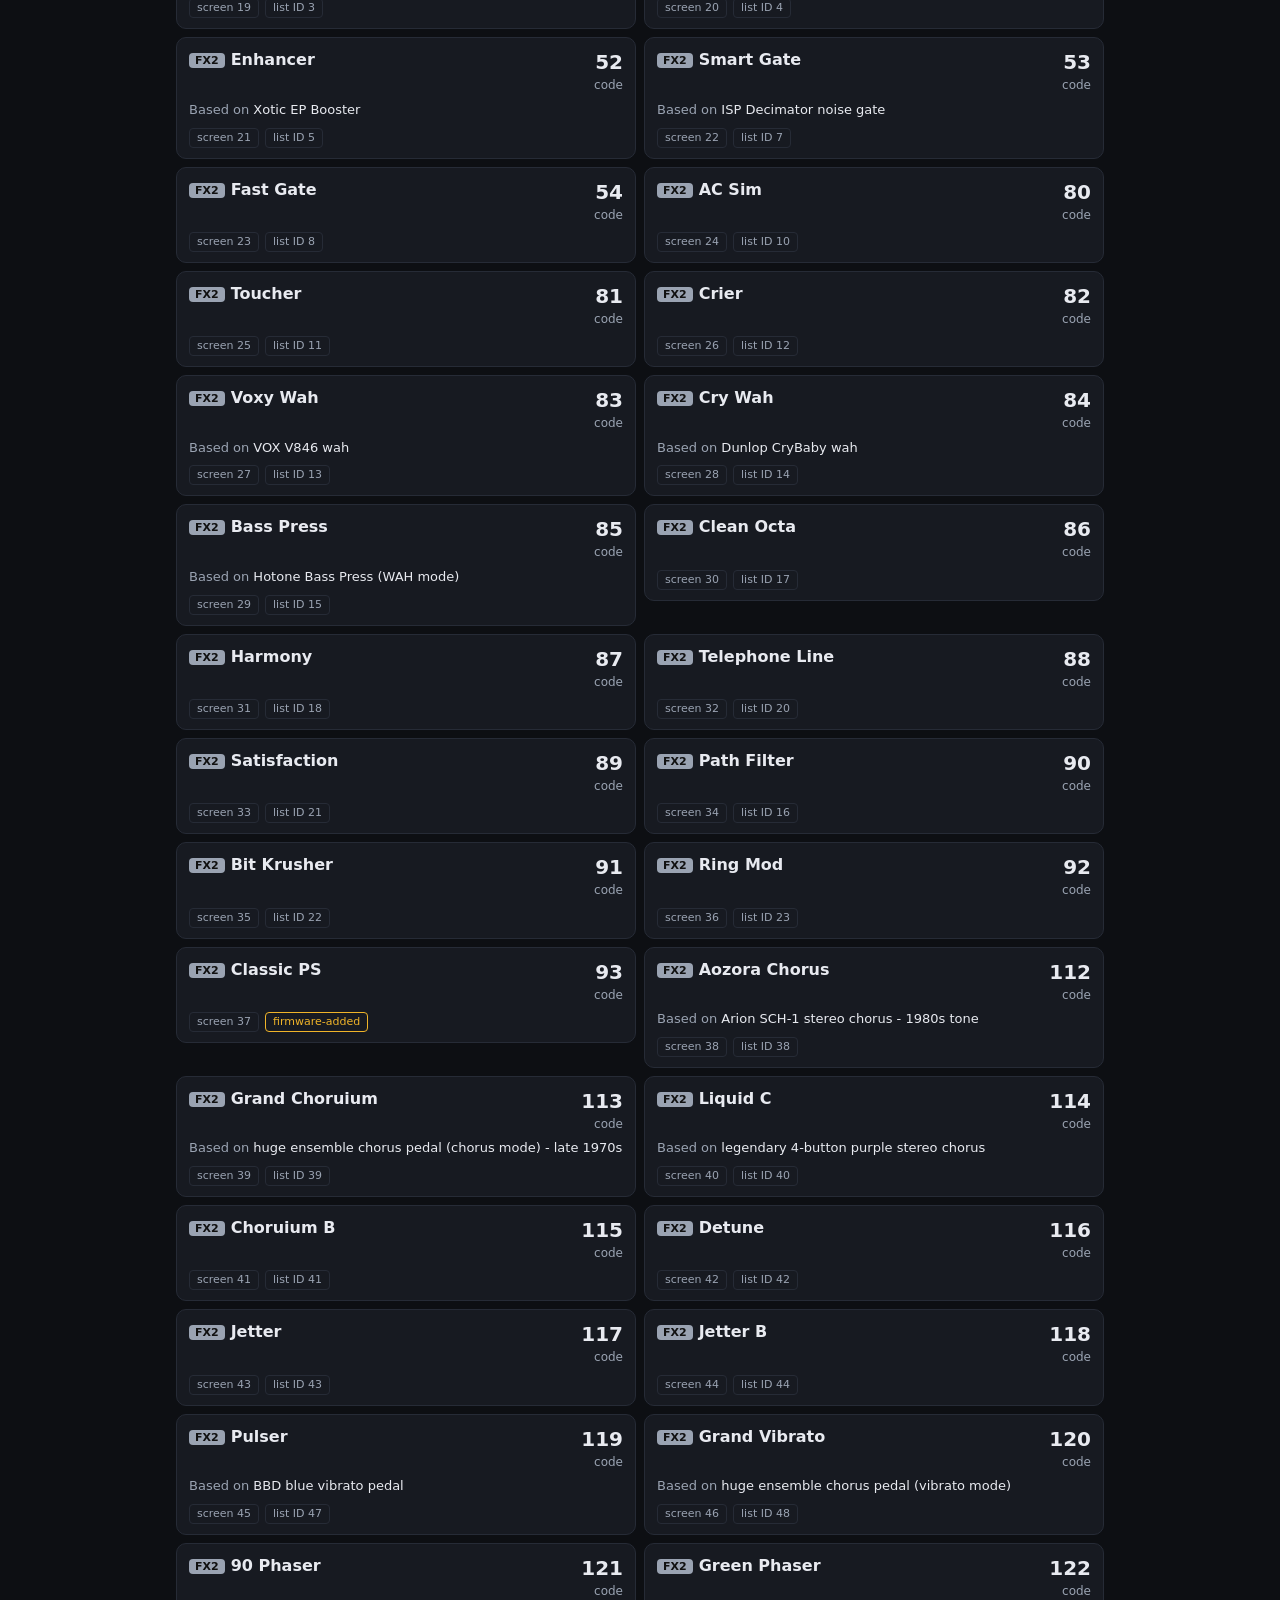
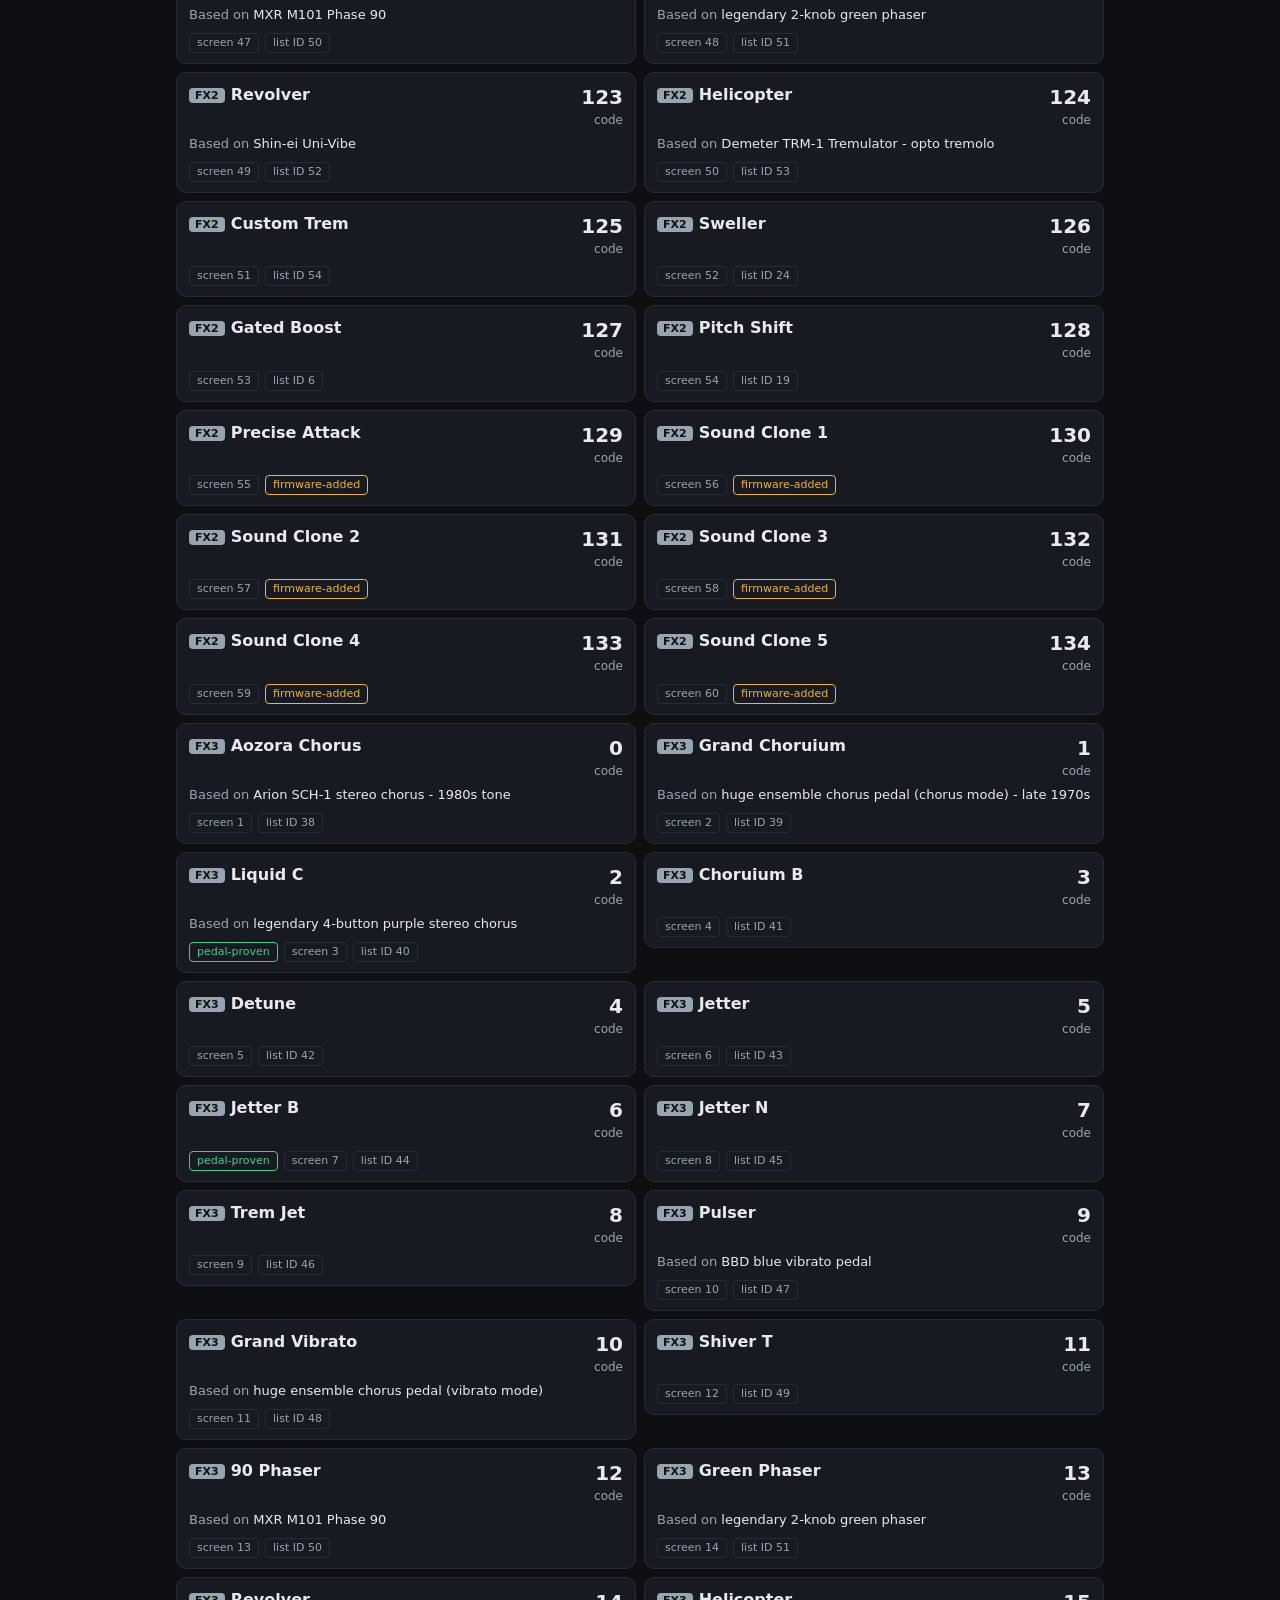
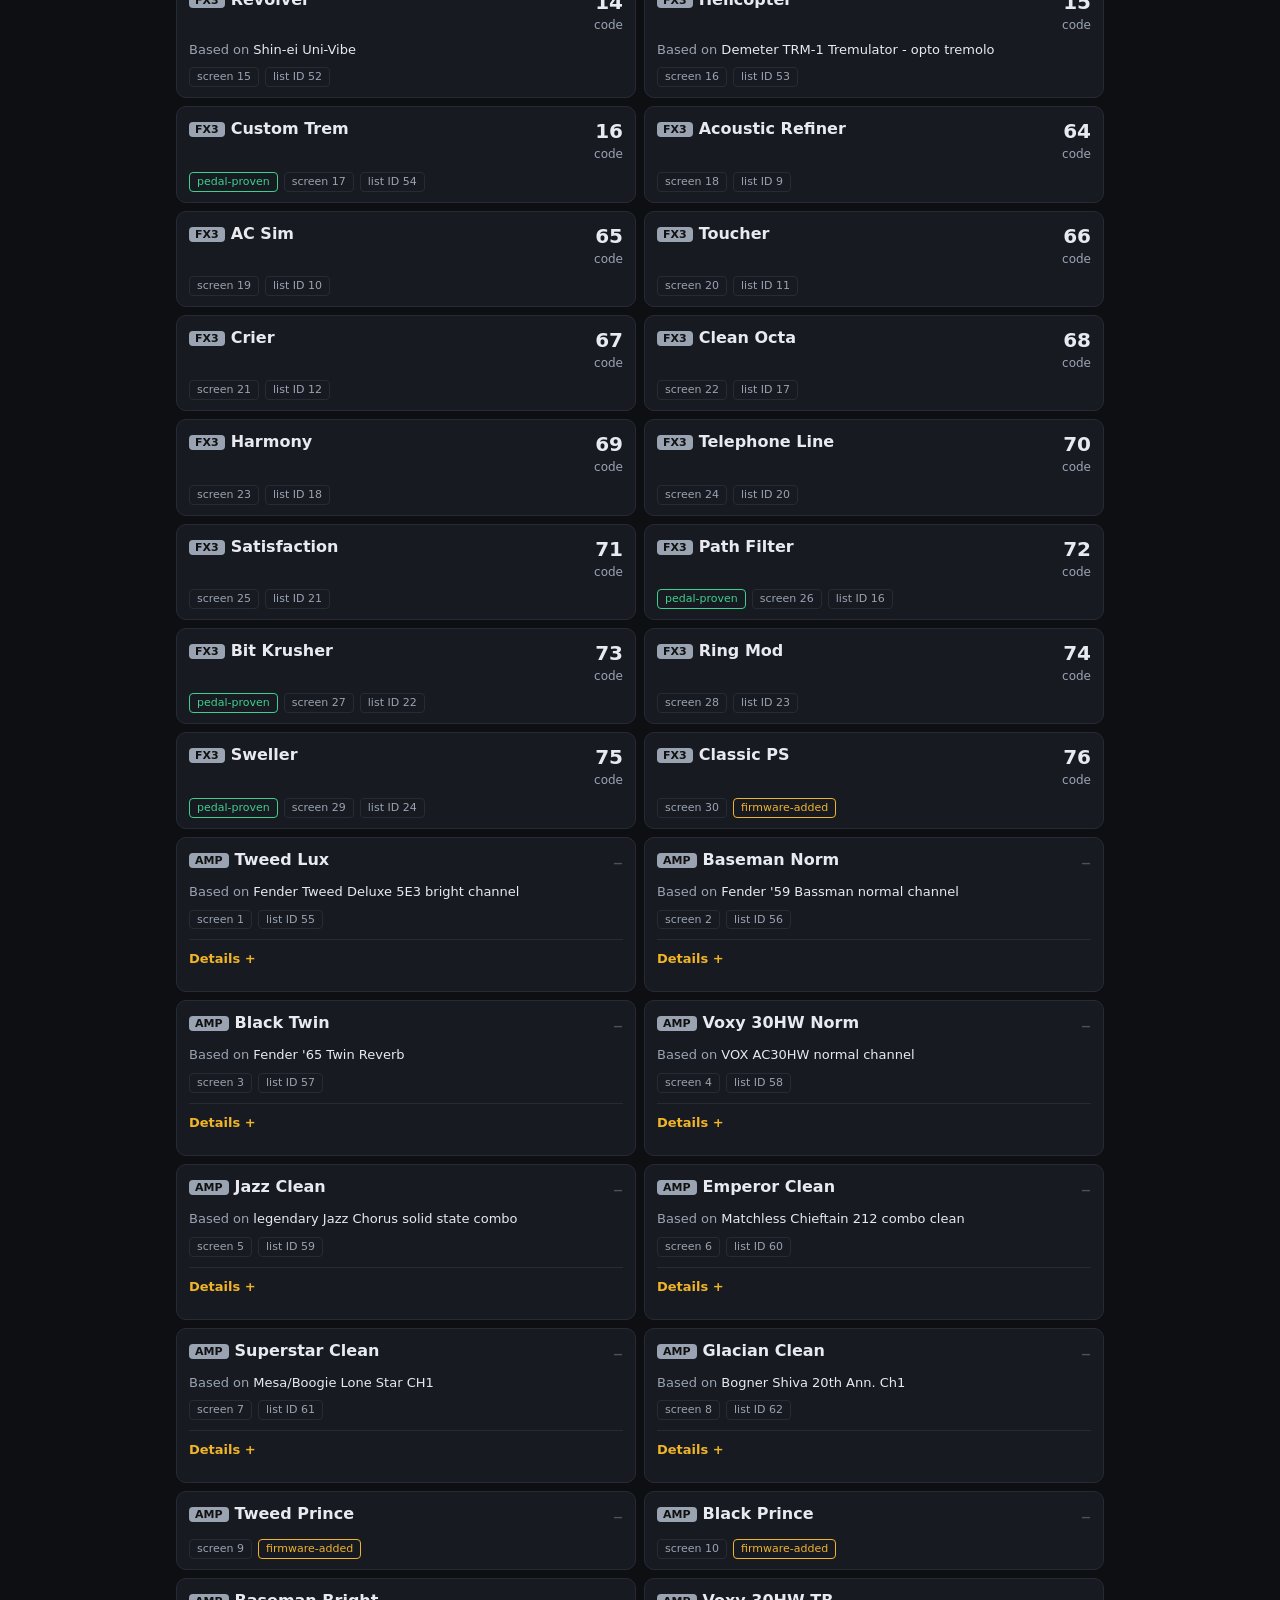
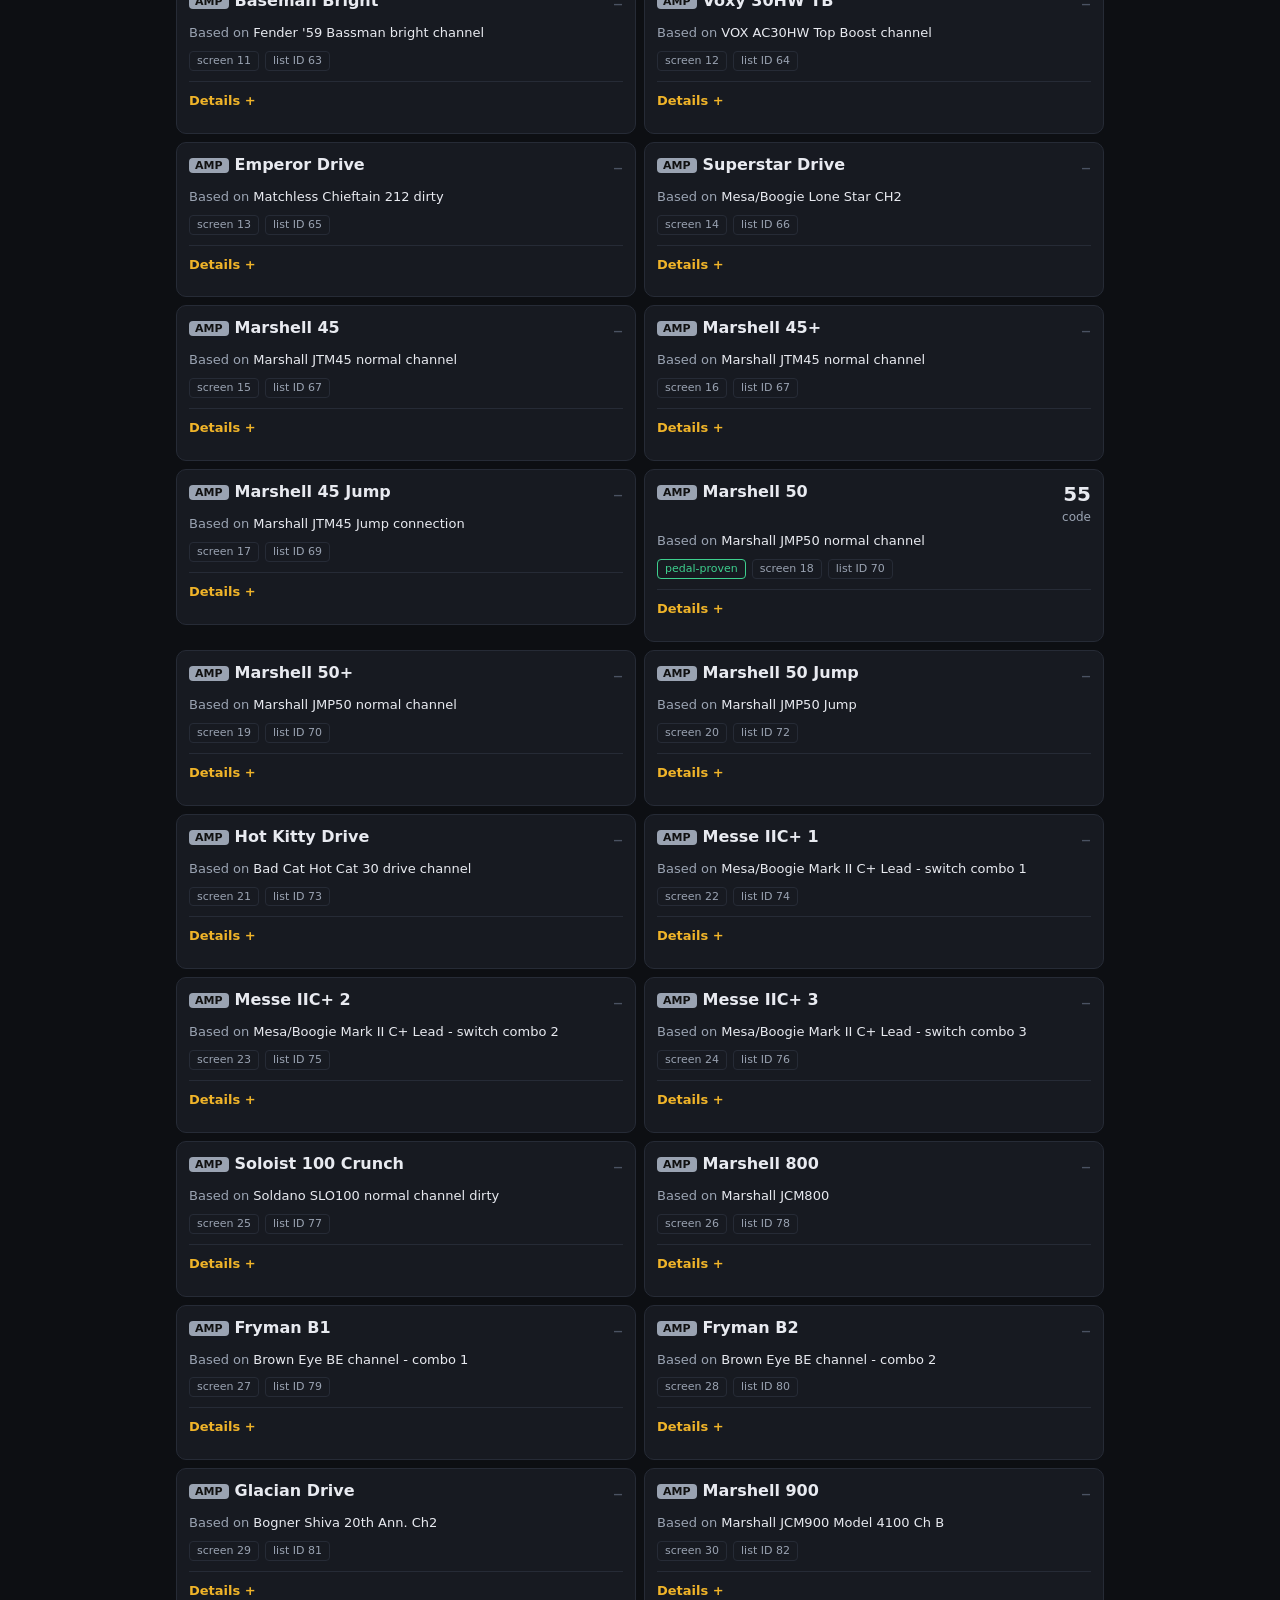
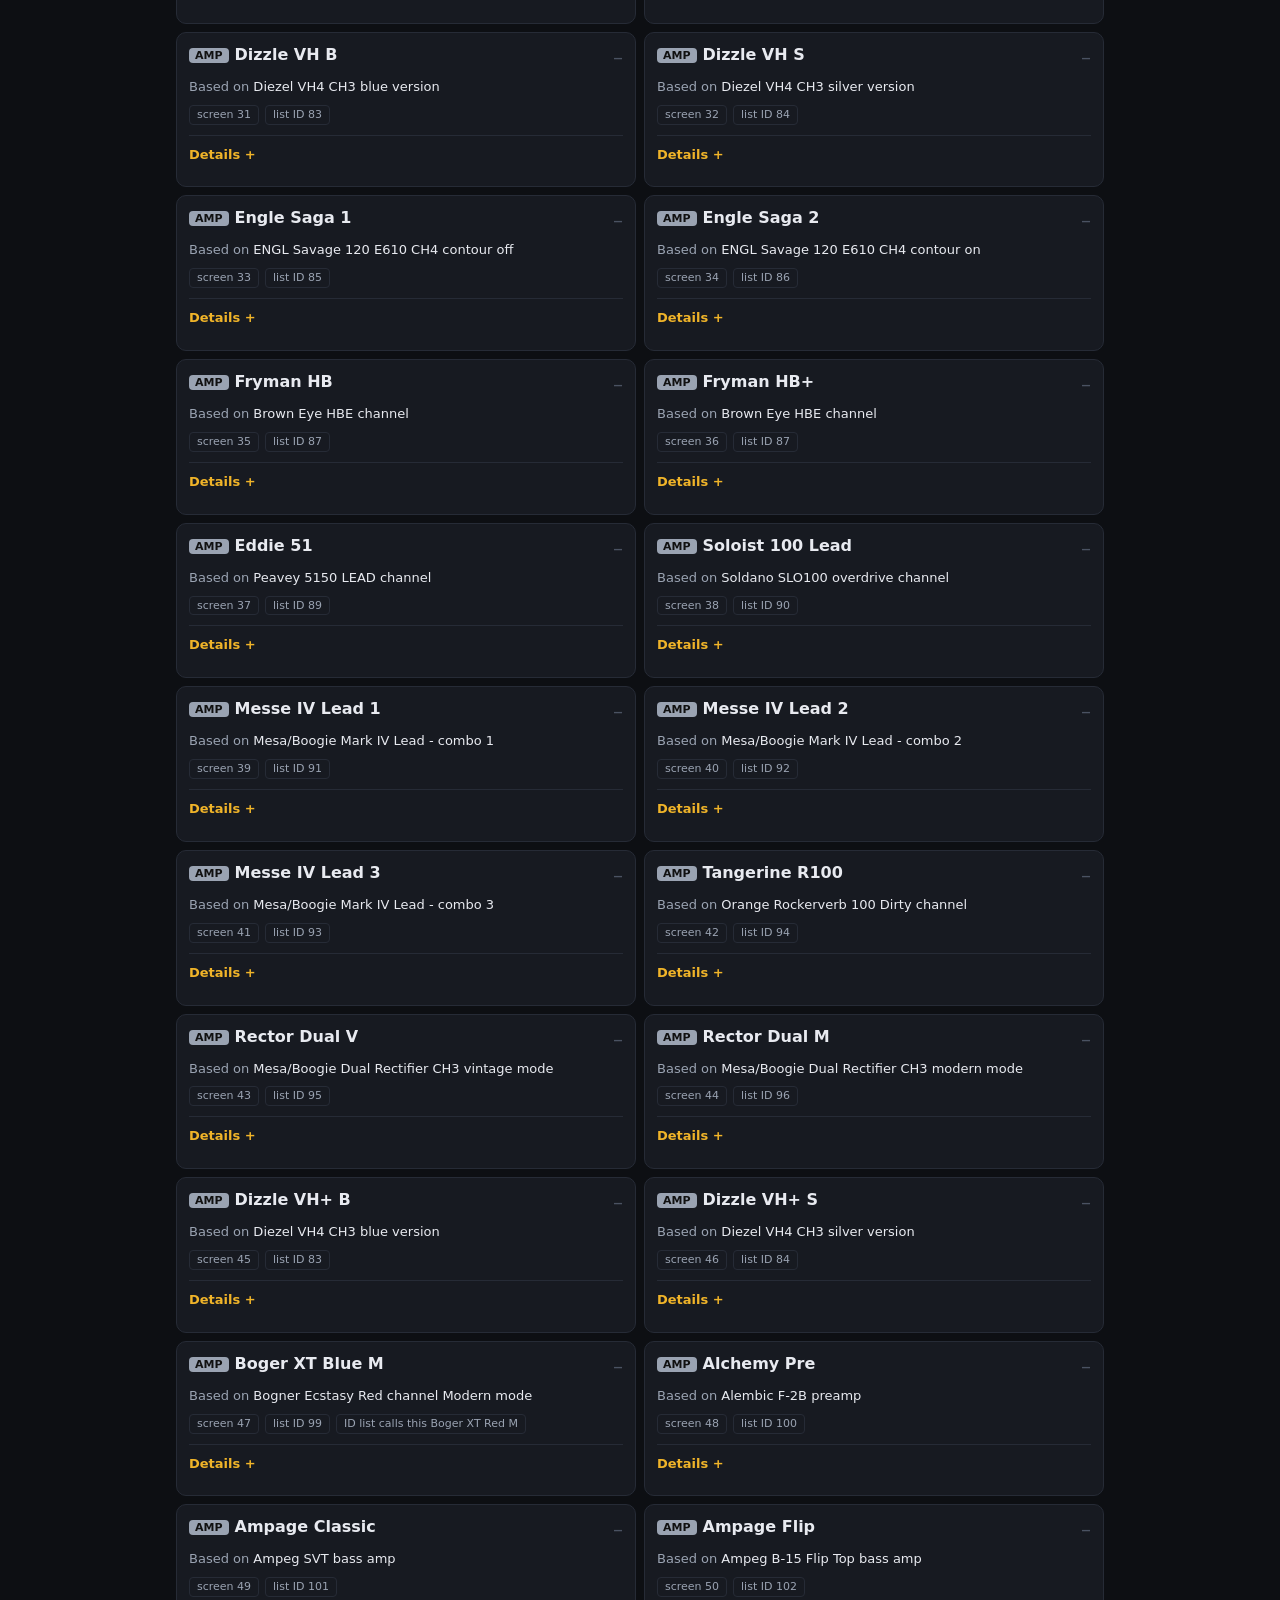
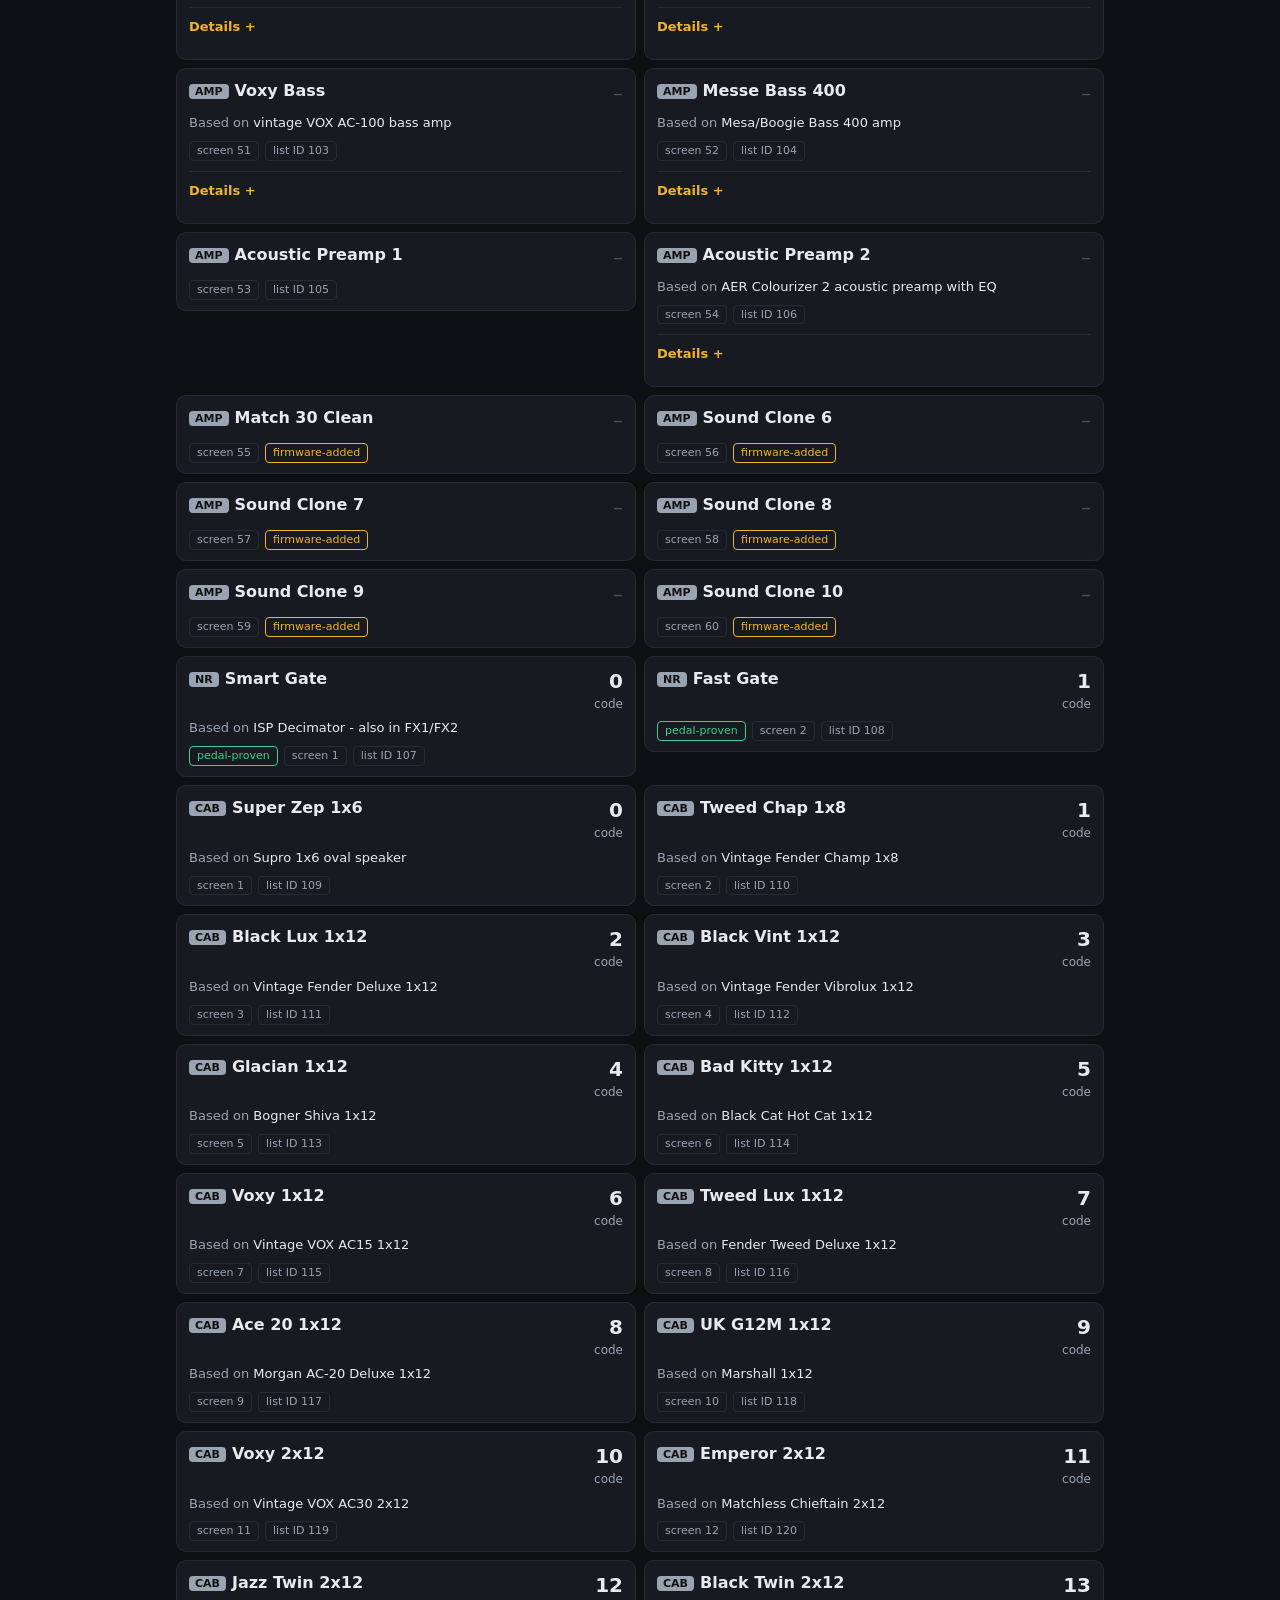
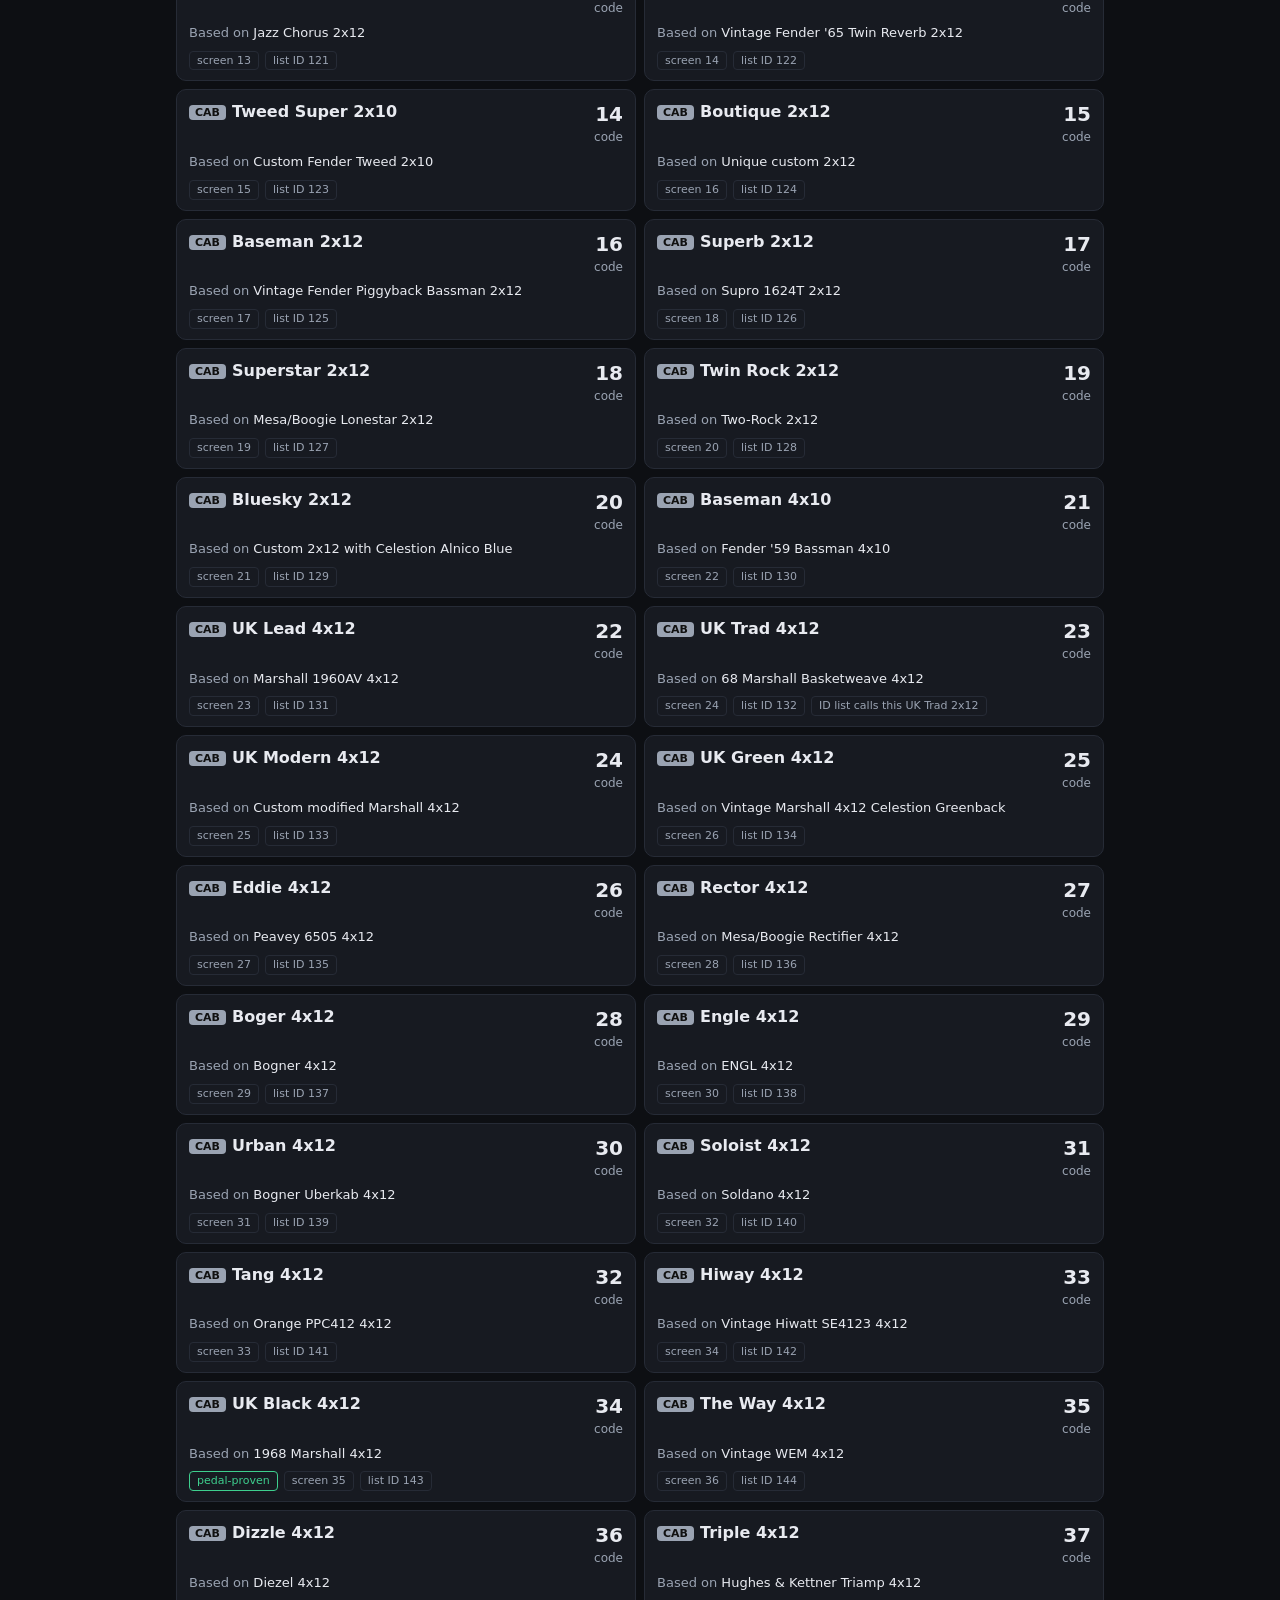
==== commit bf965eb8: "site: header redesign, amp notes with tap-to-expand details, quieter codes" ====
--- a/site/index.html
+++ b/site/index.html
@@ -8,15 +8,12 @@
 <meta name="description" content="Unofficial model list for the Hotone Ampero Mini with codes and what each model is based on (beta).">
 <title>Ampero Mini model library (beta)</title>
 <style>
-:root{--bg:#0f1115;--panel:#171a21;--line:#262b36;--text:#e8eaf0;--mute:#9aa3b2;--acc:#f0b429;--ok:#3ecf8e;--warn:#e5a13a;--bad:#8b93a3}
+:root{--bg:#0d0f13;--panel:#171a21;--line:#262b36;--text:#e8eaf0;--mute:#9aa3b2;--acc:#f0b429;--ok:#3ecf8e;--warn:#e5a13a;--bad:#8b93a3}
 *{box-sizing:border-box}
 html{-webkit-text-size-adjust:100%}
 body{margin:0;background:var(--bg);color:var(--text);font:15px/1.45 system-ui,-apple-system,Segoe UI,Roboto,sans-serif}
 .wrap{max-width:960px;margin:0 auto;padding:16px}
-header h1{font-size:22px;margin:8px 0 4px;display:flex;gap:10px;align-items:center;flex-wrap:wrap}
 .beta{font-size:11px;letter-spacing:.08em;text-transform:uppercase;background:var(--acc);color:#111;border-radius:4px;padding:2px 6px;font-weight:700}
-header p{margin:4px 0;color:var(--mute)}
-.links a{color:var(--acc);margin-right:14px}
 #q{width:100%;font:inherit;padding:12px 14px;border-radius:8px;border:1px solid var(--line);background:var(--panel);color:var(--text);margin:14px 0 10px}
 #q:focus{outline:2px solid var(--acc);border-color:transparent}
 .chips{display:flex;flex-wrap:wrap;gap:6px;margin-bottom:8px}
@@ -27,12 +24,13 @@
 .opts{display:flex;flex-wrap:wrap;gap:14px;color:var(--mute);font-size:13px;margin:6px 0 12px}
 .opts label{display:flex;gap:6px;align-items:center;cursor:pointer}
 #count{color:var(--mute);font-size:13px;margin:4px 0 8px}
-.list{display:grid;gap:8px;grid-template-columns:1fr}
+.list{display:grid;gap:8px;grid-template-columns:1fr;align-items:start}
 .card{background:var(--panel);border:1px solid var(--line);border-radius:10px;padding:10px 12px;display:grid;grid-template-columns:1fr auto;gap:2px 12px}
 .name{font-weight:600;font-size:16px}
 .blk{font-size:11px;font-weight:700;color:#111;background:var(--mute);border-radius:4px;padding:1px 6px;margin-right:6px;vertical-align:1px}
 .codebox{text-align:right;font-variant-numeric:tabular-nums;white-space:nowrap}
 .code{font-size:20px;font-weight:700}
+.code.dim{color:#4a5262;font-weight:400}
 .sub{color:var(--mute);font-size:12px}
 .based{grid-column:1/-1;color:var(--text);font-size:13px;margin-top:4px}
 .based span{color:var(--mute)}
@@ -47,27 +45,54 @@
 details summary{cursor:pointer;color:var(--text)}
 details dl{margin:8px 0;display:grid;grid-template-columns:auto 1fr;gap:4px 12px}
 details dt{font-weight:600;color:var(--text)}details dd{margin:0}
+
+.top{border-bottom:1px solid var(--line);background:linear-gradient(180deg,#141821 0,#0d0f13 100%)}
+.top .wrap{padding-top:22px;padding-bottom:22px}
+.brand{display:flex;align-items:center;gap:10px;flex-wrap:wrap;color:var(--mute);font-size:12px;letter-spacing:.14em;text-transform:uppercase;font-weight:600}
+.brand i{width:18px;height:2px;background:var(--acc);display:inline-block}
+.top h1{font-size:34px;line-height:1.1;letter-spacing:-.02em;margin:10px 0 8px;font-weight:700}
+.lede{color:#b5bdcb;font-size:16px;max-width:620px;margin:0 0 16px}
+.stats{display:flex;flex-wrap:wrap;gap:8px 22px;margin:0 0 16px;padding:0;list-style:none}
+.stats li{font-size:13px;color:var(--mute)}
+.stats b{display:block;color:var(--text);font-size:20px;font-weight:700;font-variant-numeric:tabular-nums}
+.btns{display:flex;flex-wrap:wrap;gap:8px}
+.btn{display:inline-block;border:1px solid var(--line);border-radius:8px;padding:8px 14px;font-size:14px;font-weight:600;color:var(--text);text-decoration:none;background:var(--panel)}
+.btn.pri{background:var(--acc);border-color:var(--acc);color:#111}
+.btn:hover{border-color:var(--acc)}
+.note{margin-top:14px;font-size:12px;color:var(--mute)}
+.exp{grid-column:1/-1;margin-top:8px;border-top:1px solid var(--line);padding-top:6px}
+.exp summary{cursor:pointer;color:var(--acc);font-size:13px;font-weight:600;padding:4px 0;list-style:none}
+.exp summary::-webkit-details-marker{display:none}
+.exp summary::after{content:' +'}
+.exp[open] summary::after{content:' \2212'}
+.exp dl{margin:6px 0 2px;display:grid;grid-template-columns:1fr;gap:6px}
+.exp dt{font-size:11px;letter-spacing:.08em;text-transform:uppercase;color:var(--mute)}
+.exp dd{margin:0 0 4px;font-size:14px;color:var(--text)}
+@media(max-width:560px){.top h1{font-size:27px}.lede{font-size:15px}}
 @media(min-width:720px){.list{grid-template-columns:1fr 1fr}}
 @media(max-width:380px){.card{grid-template-columns:1fr}.codebox{text-align:left}}
 </style>
 </head>
 <body>
+<div class="top"><div class="wrap">
+<div class="brand"><i></i>Hotone Ampero Mini <span class="beta">beta</span></div>
+<h1>Model library</h1>
+<p class="lede">Every model on firmware V2.2, with the code the pedal stores for it and the real-world gear it is based on.</p>
+<ul class="stats" id="stats"><li><b>317</b>models</li><li><b>9</b>blocks</li><li><b>V2.2</b>firmware</li></ul>
+<div class="btns"><a class="btn pri" href="models.json">models.json</a><a class="btn" href="https://github.com/dhrandy/ampero-bridge">GitHub</a></div>
+<p class="note">Unofficial and not affiliated with Hotone. Codes are labeled by how well they are verified.</p>
+</div></div>
 <div class="wrap">
-<header>
-<h1>Ampero Mini model library <span class="beta">beta</span></h1>
-<p>Every model on the Hotone Ampero Mini (firmware V2.2) with the code the pedal stores for it, and what it is based on. Unofficial, made from the pedal's editor and live reads.</p>
-<p class="links"><a href="models.json">models.json</a><a href="https://github.com/dhrandy/ampero-bridge">Source on GitHub</a></p>
 <details><summary>How to read this</summary>
 <dl>
 <dt>Screen</dt><dd>position in the editor's list for that block, starting at 1.</dd>
 <dt>Code</dt><dd>the number stored in the preset record for the model. FX1, FX2 and FX3 use different codes even for the same name.</dd>
 <dt>pedal-proven</dt><dd>code set on a real pedal and read back from the record.</dd>
-<dt>scroll-derived</dt><dd>FX2 codes seen while scrolling the list; not read back.</dd>
-<dt>list order</dt><dd>code follows from the list order and a rule that held where it was checked. Not checked itself.</dd>
-<dt>code unknown</dt><dd>name known from the editor, code not read yet.</dd>
+<dt>Codes without a tag</dt><dd>follow from the list order and a rule that held everywhere it was checked (FX2 codes come from scrolling the list). Treat them as likely, and read a record back before relying on one. Only the green pedal-proven tag means a read-back on a real pedal.</dd>
+<dt>Dash</dt><dd>the code has not been read yet.</dd>
 <dt>firmware-added</dt><dd>in the editor's list, not in the manufacturer's effect list.</dd>
+<dt>Details</dt><dd>short notes in our own words about the real-world gear. General background, not measurements.</dd>
 </dl></details>
-</header>
 <input id="q" type="search" placeholder="Search, e.g. tube screamer" autocomplete="off" autocapitalize="off" spellcheck="false" aria-label="Search models">
 <div class="chips" id="chips" role="group" aria-label="Filter by block"></div>
 <div class="opts">
@@ -77,7 +102,7 @@
 <div id="count" aria-live="polite"></div>
 <div class="list" id="list"></div>
 <footer>
-Beta. Not affiliated with or endorsed by Hotone. Product and brand names belong to their owners and appear only to say which real-world gear a model is based on. Codes marked list order or code unknown can be wrong, so read a record back before relying on one. MIT licensed, copyright dhrandy.
+Beta. Not affiliated with or endorsed by Hotone. Product and brand names belong to their owners and appear only to say which real-world gear a model is based on. Codes without a pedal-proven tag can be wrong, so read a record back before relying on one. MIT licensed, copyright dhrandy.
 </footer>
 </div>
 <script>
@@ -107,7 +132,7 @@
 function build(){
  data.blocks.forEach(function(b){b.models.forEach(function(m){
   m.block=b.block;m._n=norm(m.name);m._ba=norm(m.based_on);
-  m._h=norm([m.block,m.name,m.based_on,m.category,m.status,m.firmware_added?'firmware added':'',m.renamed].join(' '));
+  m._h=norm([m.block,m.name,m.based_on,m.category,m.status,m.firmware_added?'firmware added':'',m.renamed,m.notes?[m.notes.tone,m.notes.known_for,m.notes.tip].join(' '):''].join(' '));
   m._t=tri(m._n);m._w=m._h.split(' ');all.push(m)})});
  var chips=$('chips');
  function chip(id,label,n){var b=document.createElement('button');b.className='chip';b.type='button';b.setAttribute('aria-pressed',id===block);b.innerHTML=label+'<small>'+n+'</small>';b.onclick=function(){block=id;render()};b.dataset.id=id;chips.appendChild(b)}
@@ -115,17 +140,19 @@
  render()}
 function esc(s){return String(s).replace(/[&<>"]/g,function(c){return {'&':'&amp;','<':'&lt;','>':'&gt;','"':'&quot;'}[c]})}
 function card(m){
- var st=STAT[m.status]||[m.status,''];
- var code=m.code===null||m.code===undefined?'?':m.code;
+ var known=!(m.code===null||m.code===undefined);
  var h='<div class="card"><div><span class="blk">'+esc(m.block)+'</span><span class="name">'+esc(m.name)+'</span></div>'+
- '<div class="codebox"><div class="code">'+esc(code)+'</div><div class="sub">code</div></div>';
- var b=m.based_on?'<div class="based"><span>Based on</span> '+esc(m.based_on)+'</div>':
-  '<div class="based"><span>Based on</span> <span>'+(m.based_on_status==='unknown'?'unknown':'none listed')+'</span></div>';
- h+=b+'<div class="meta"><span class="tag '+st[1]+'">'+esc(st[0])+'</span><span class="tag">screen '+m.screen+'</span>';
+ '<div class="codebox">'+(known?'<div class="code">'+esc(m.code)+'</div><div class="sub">code</div>':'<div class="code dim">\u2013</div>')+'</div>';
+ if(m.based_on)h+='<div class="based"><span>Based on</span> '+esc(m.based_on)+'</div>';
+ h+='<div class="meta">';
+ if(m.status==='pedal-proven')h+='<span class="tag ok">pedal-proven</span>';
+ h+='<span class="tag">screen '+m.screen+'</span>';
  if(m.id)h+='<span class="tag">list ID '+m.id+'</span>';
  if(m.firmware_added)h+='<span class="tag new">firmware-added</span>';
  if(m.renamed)h+='<span class="tag">'+esc(m.renamed)+'</span>';
- return h+'</div></div>'}
+ h+='</div>';
+ if(m.notes){h+='<details class="exp"><summary>Details</summary><dl><dt>Tone</dt><dd>'+esc(m.notes.tone)+'</dd><dt>Known for</dt><dd>'+esc(m.notes.known_for)+'</dd><dt>Worth knowing</dt><dd>'+esc(m.notes.tip)+'</dd></dl></details>'}
+ return h+'</div>'}
 function render(){
  [].forEach.call($('chips').children,function(c){c.setAttribute('aria-pressed',c.dataset.id===block)});
  var qraw=$('q').value,q=norm(qraw),qt=q?q.split(' '):[];
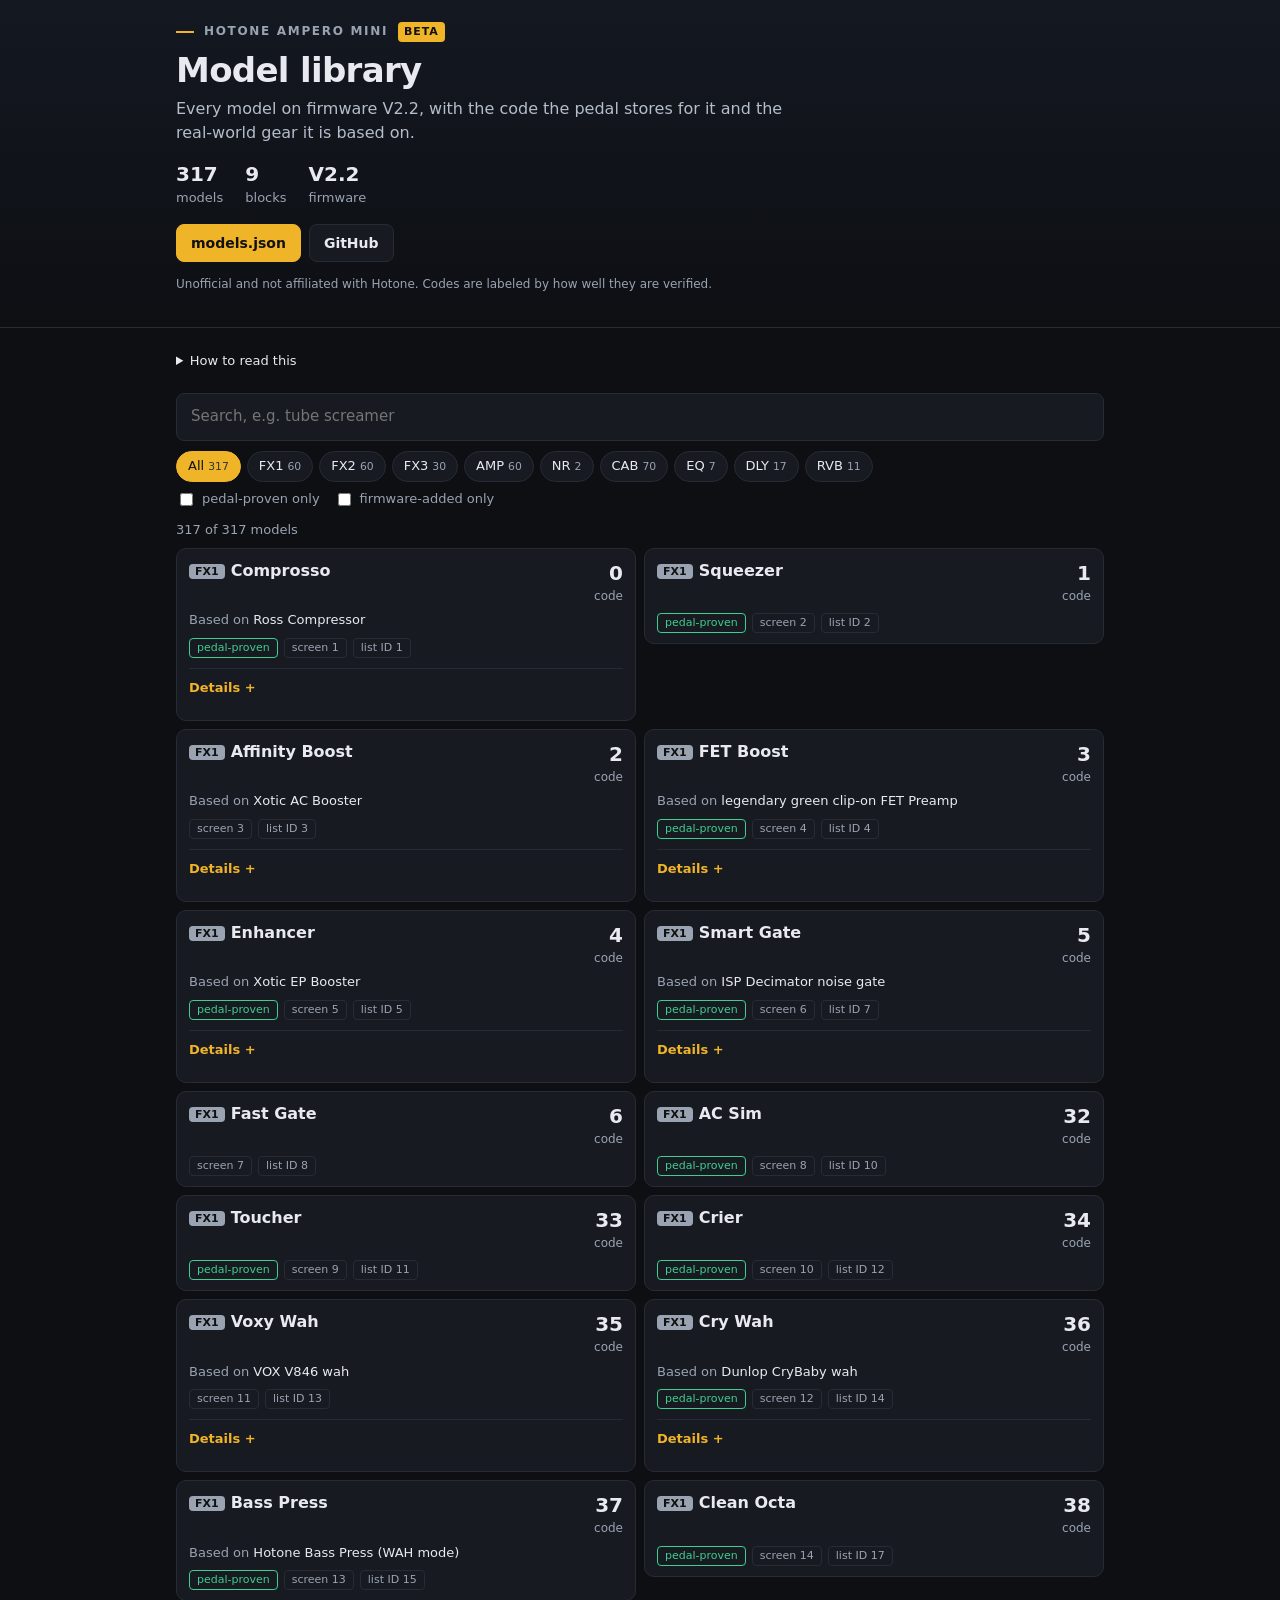
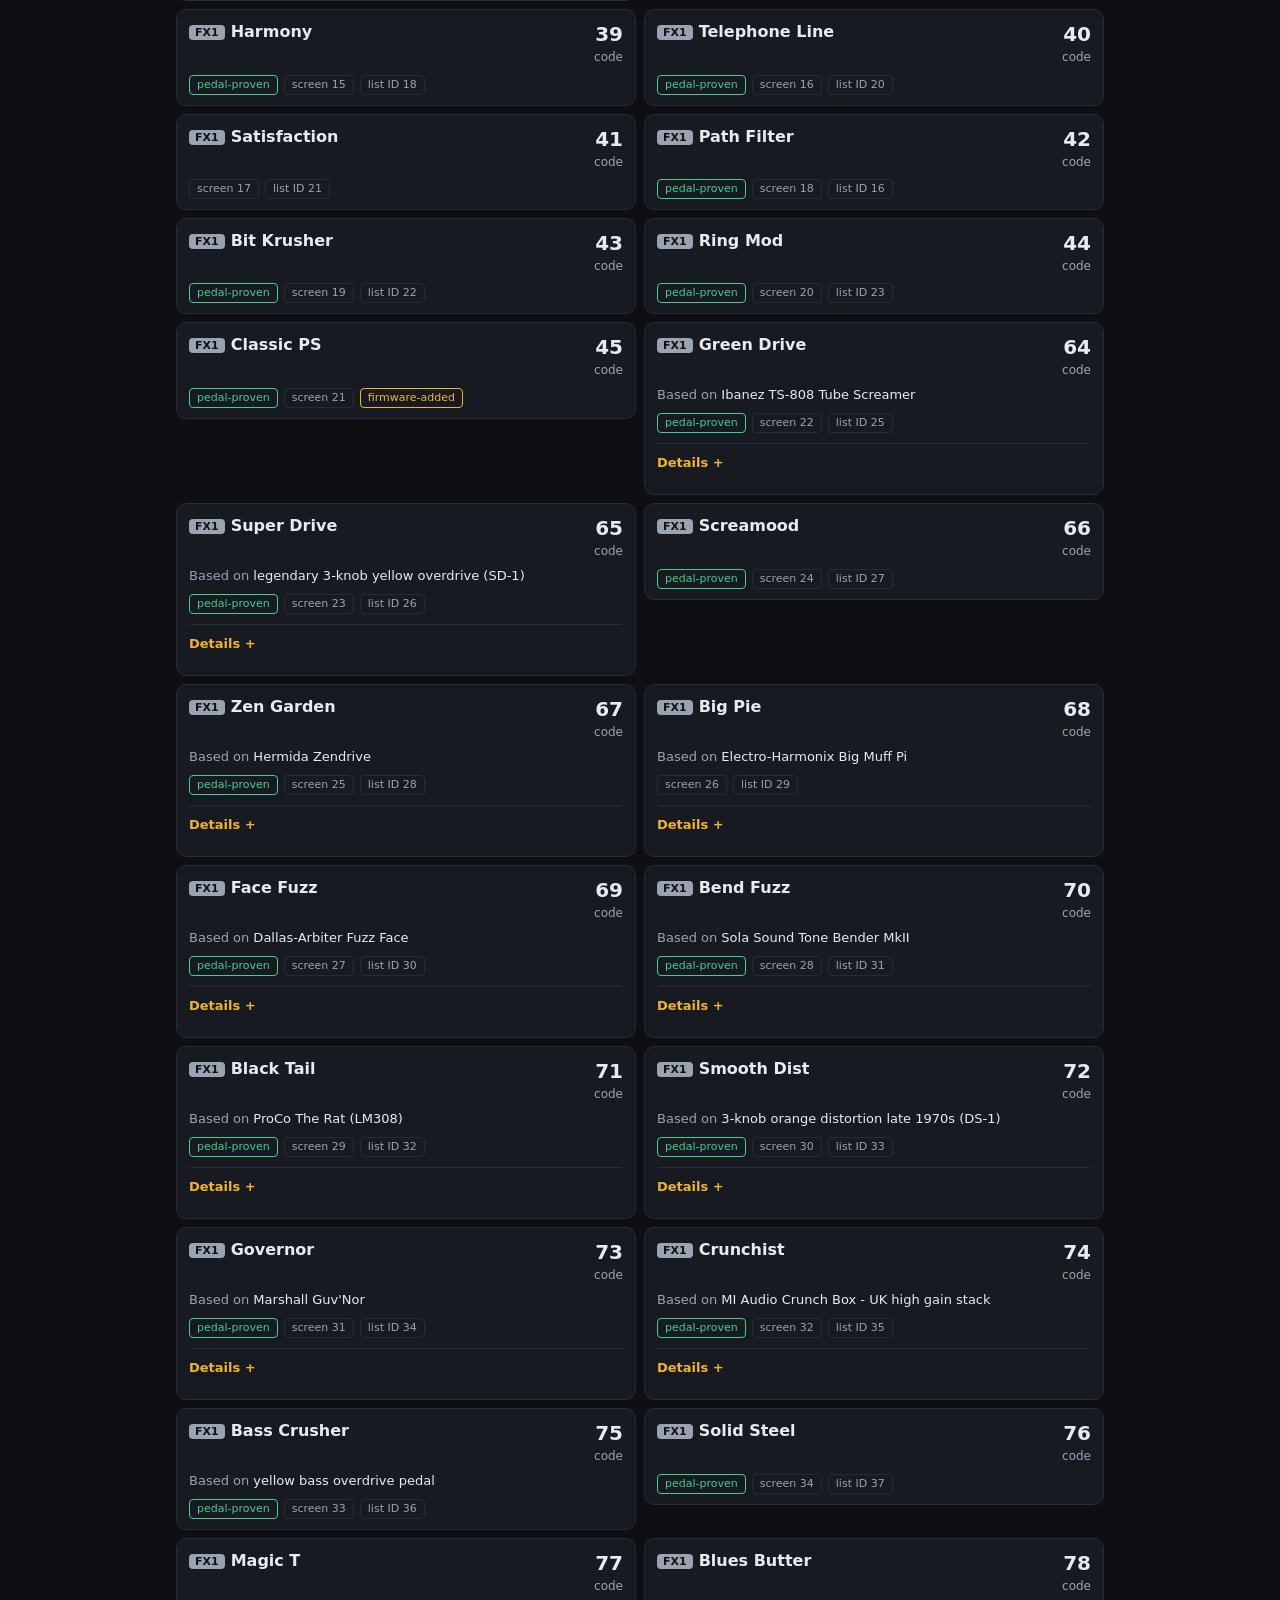
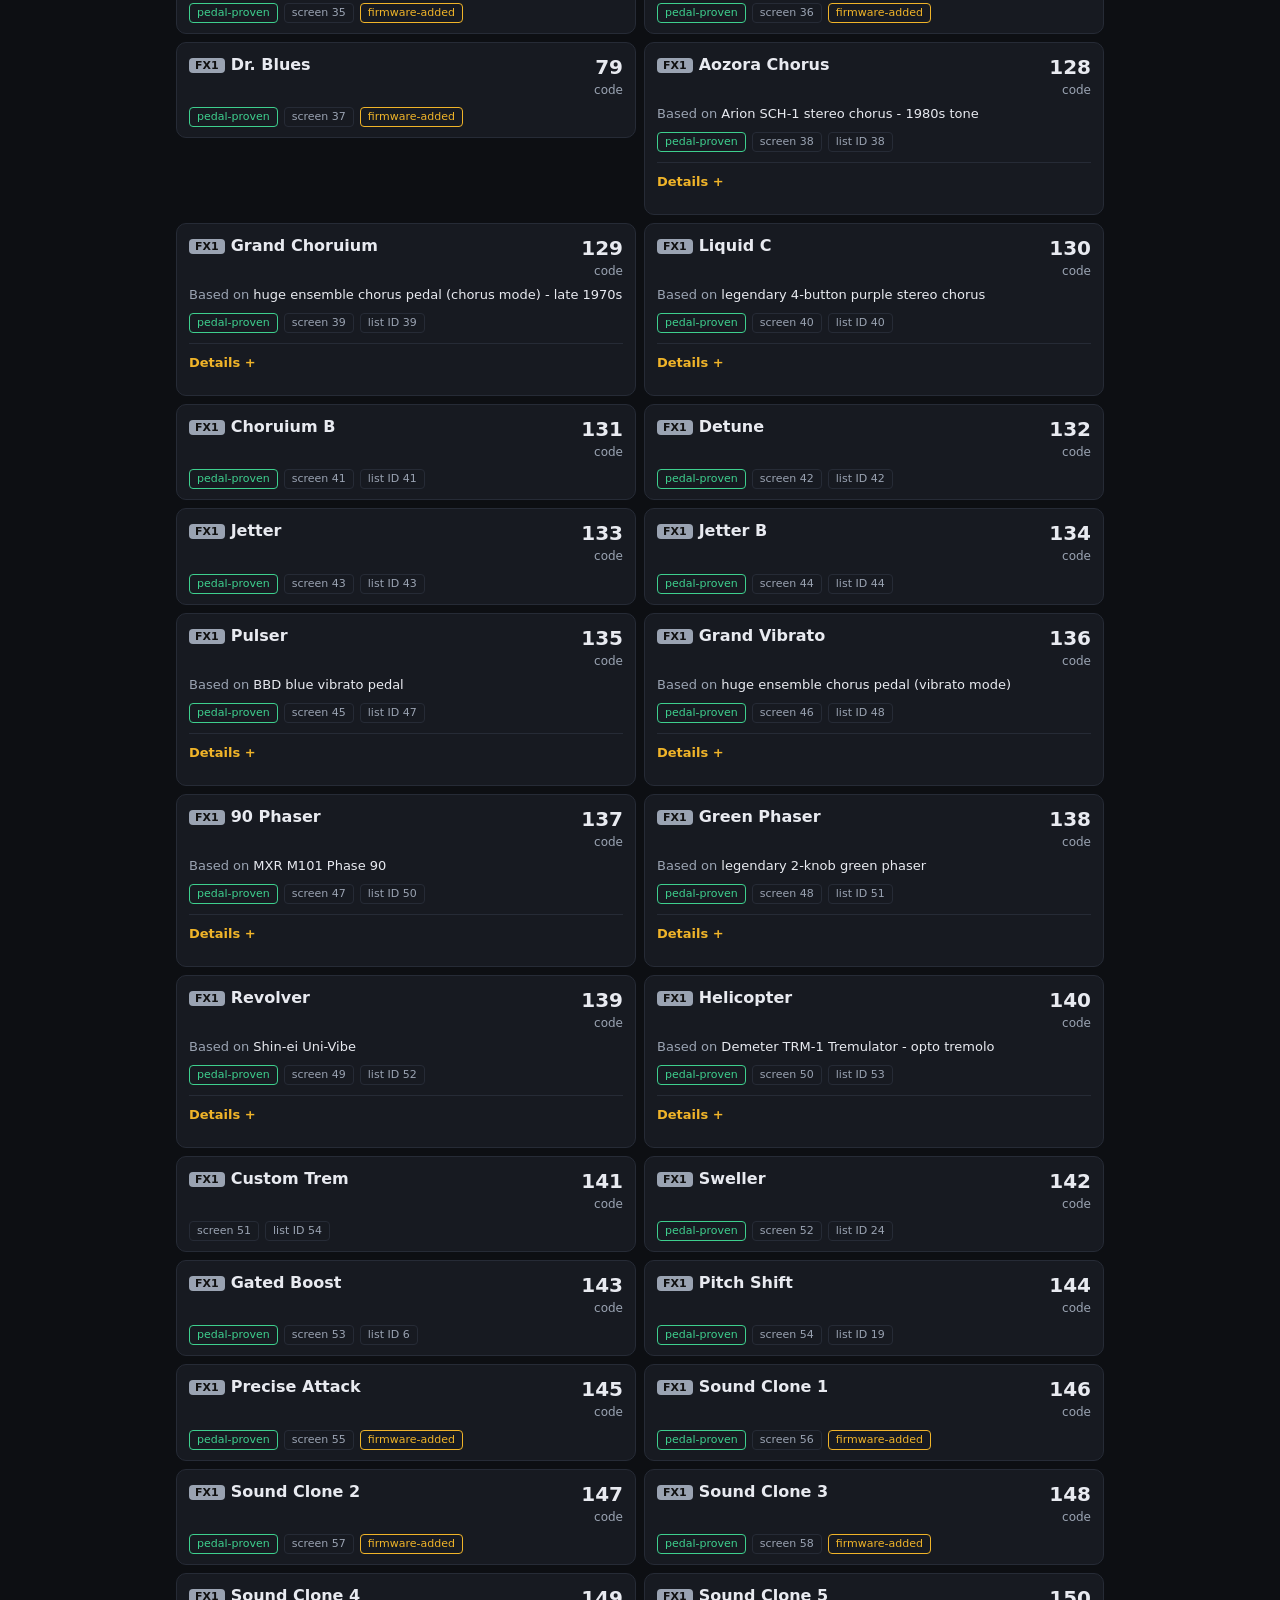
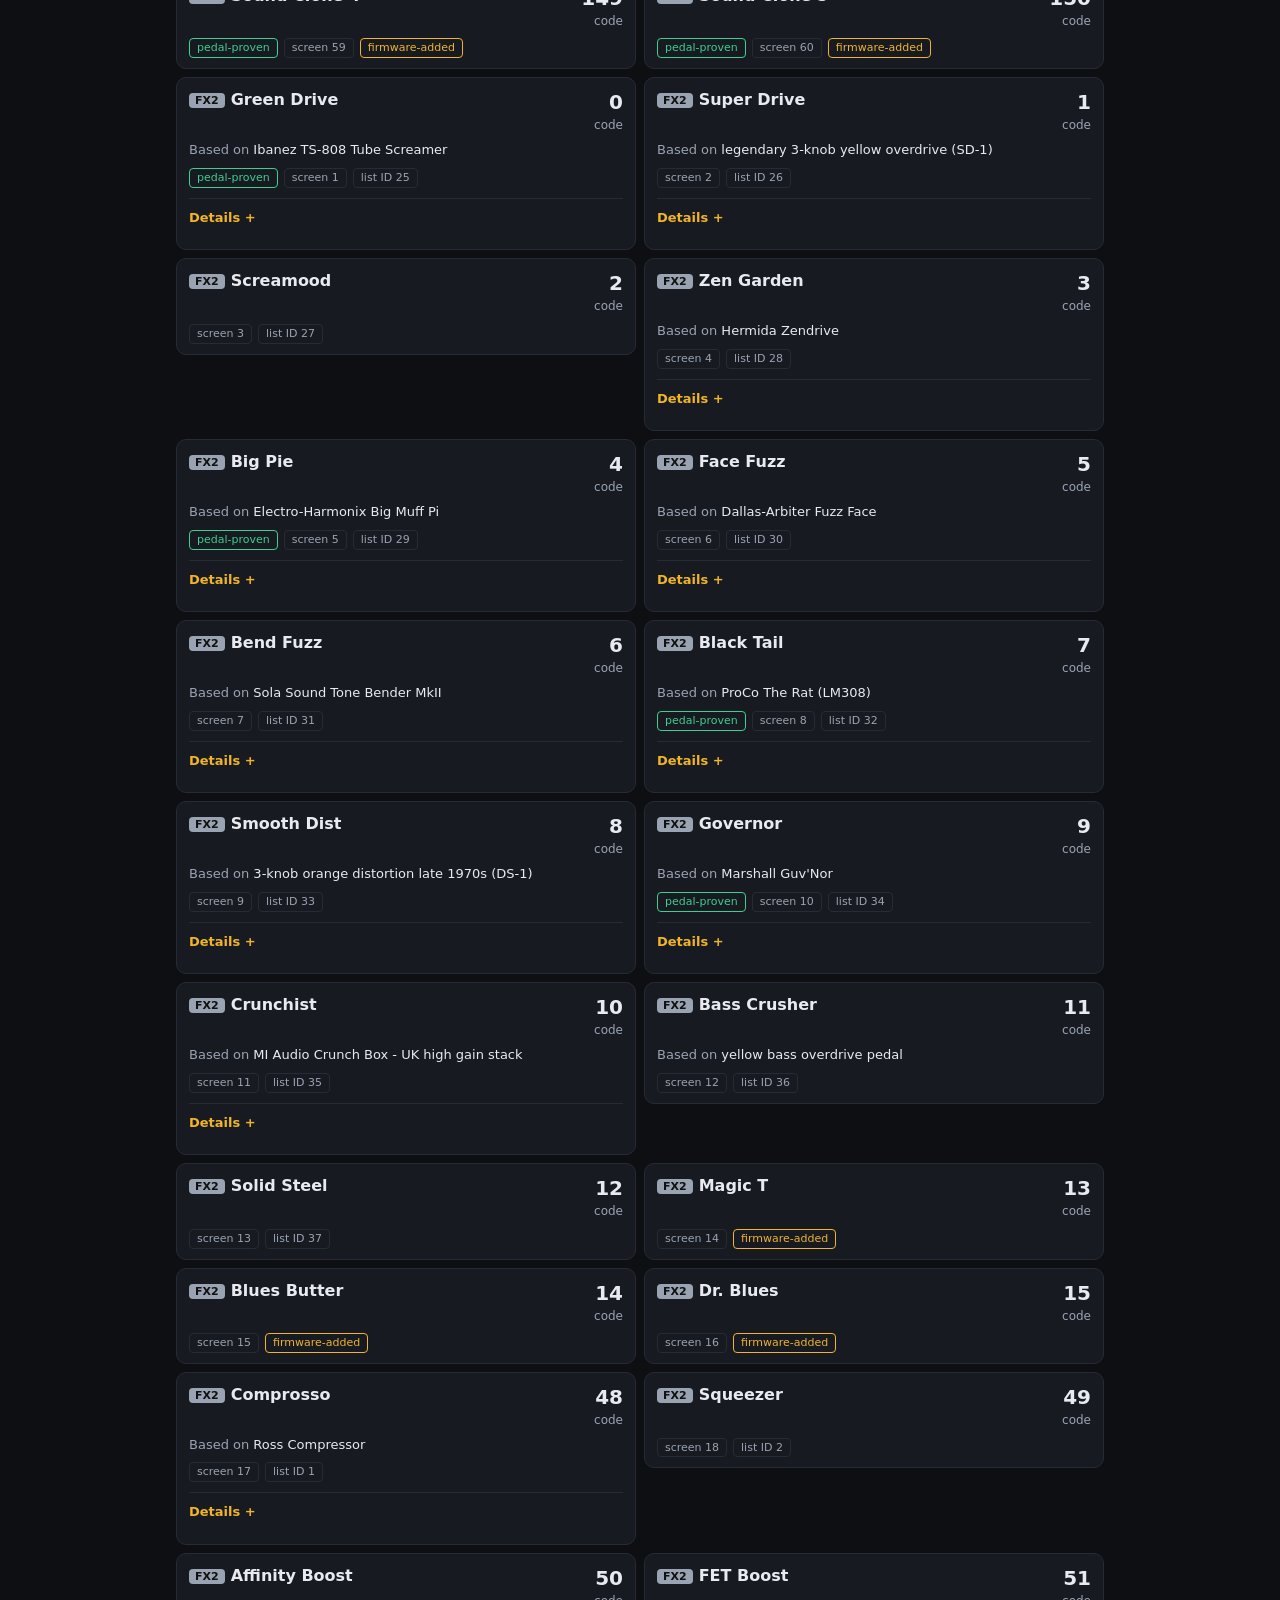
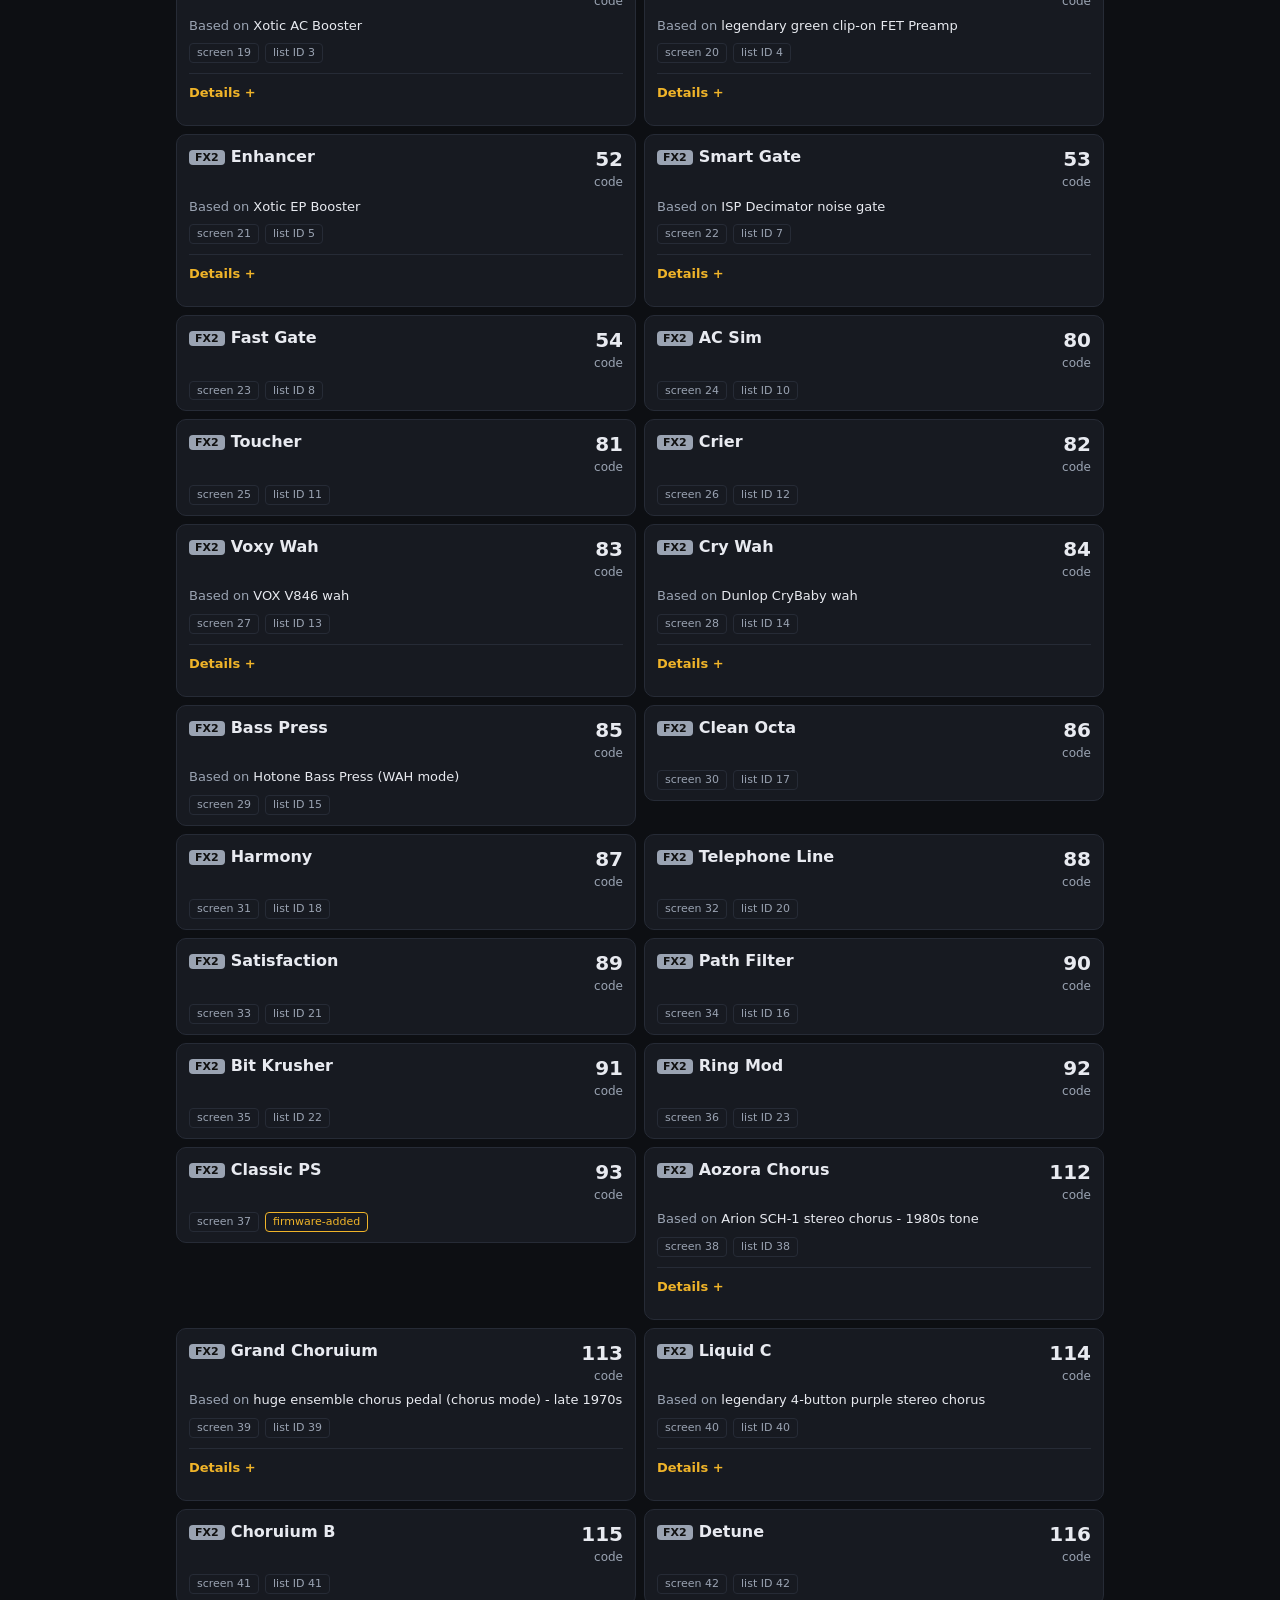
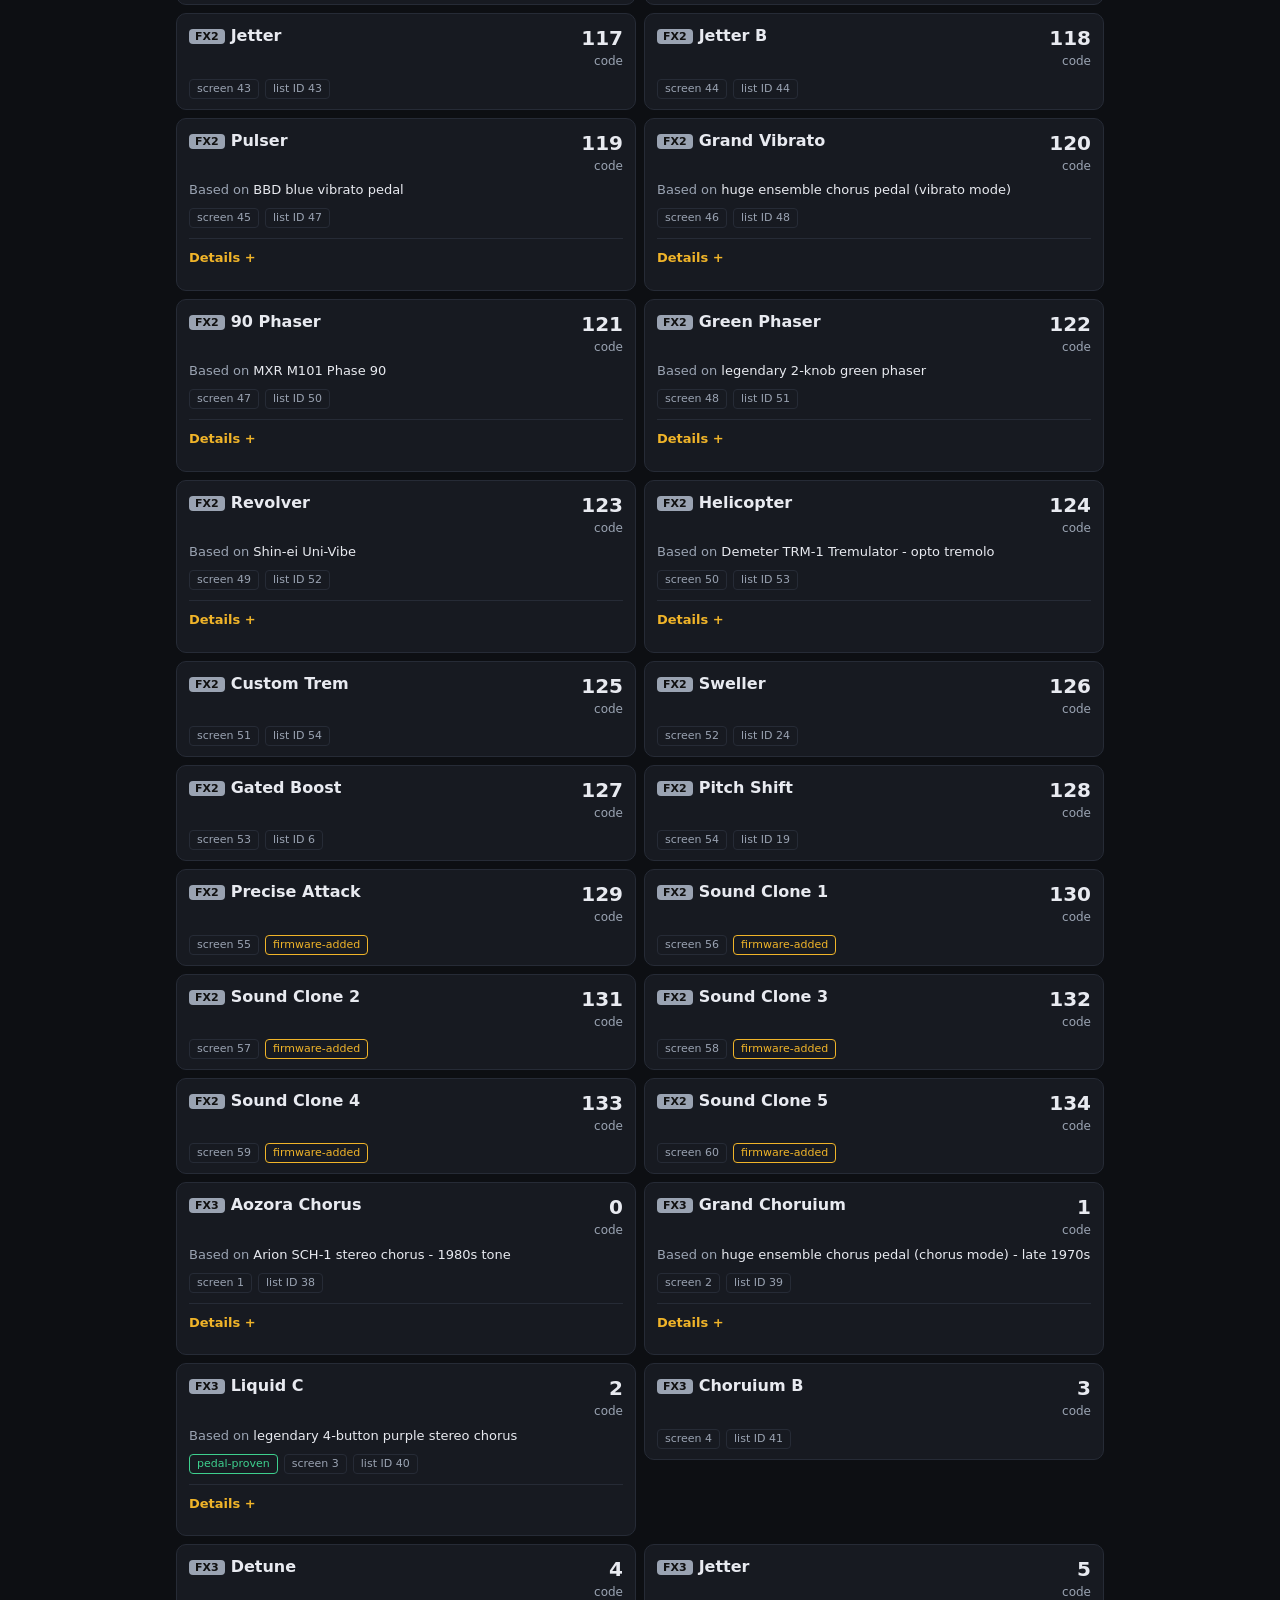
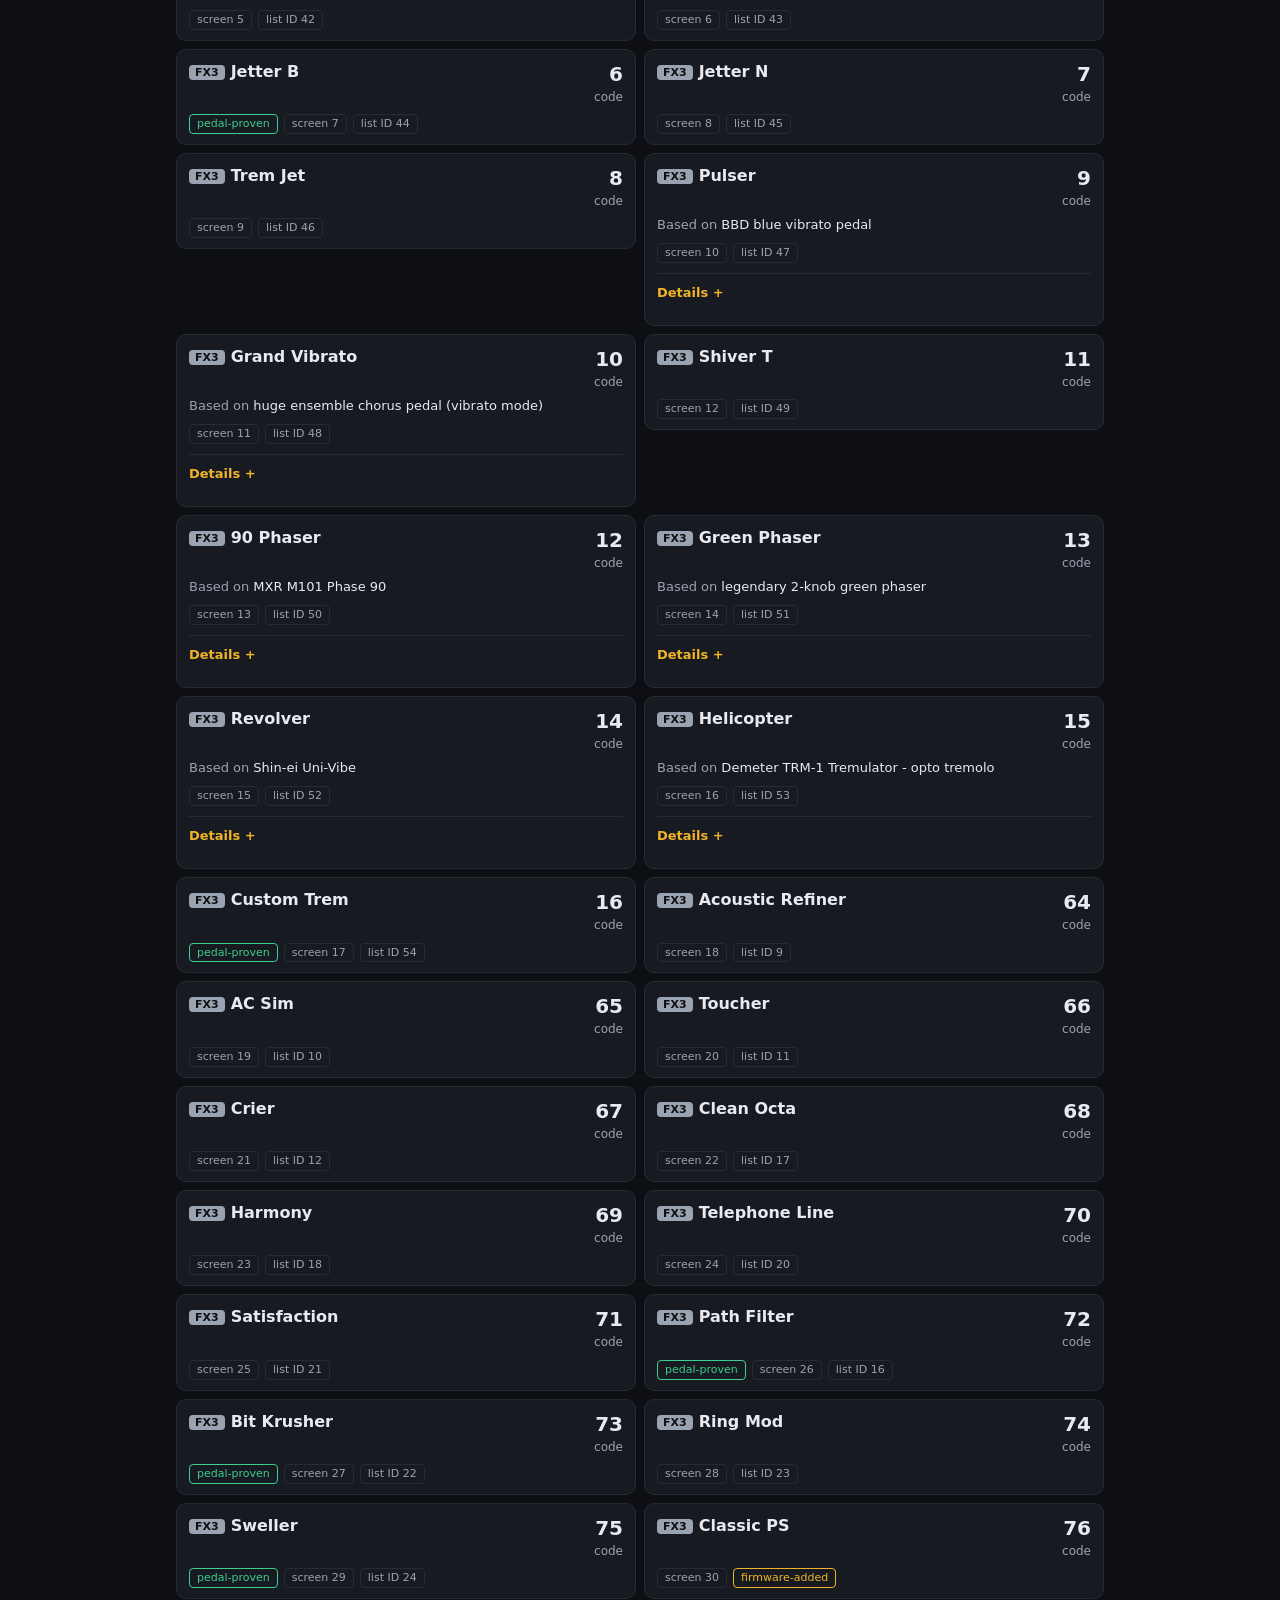
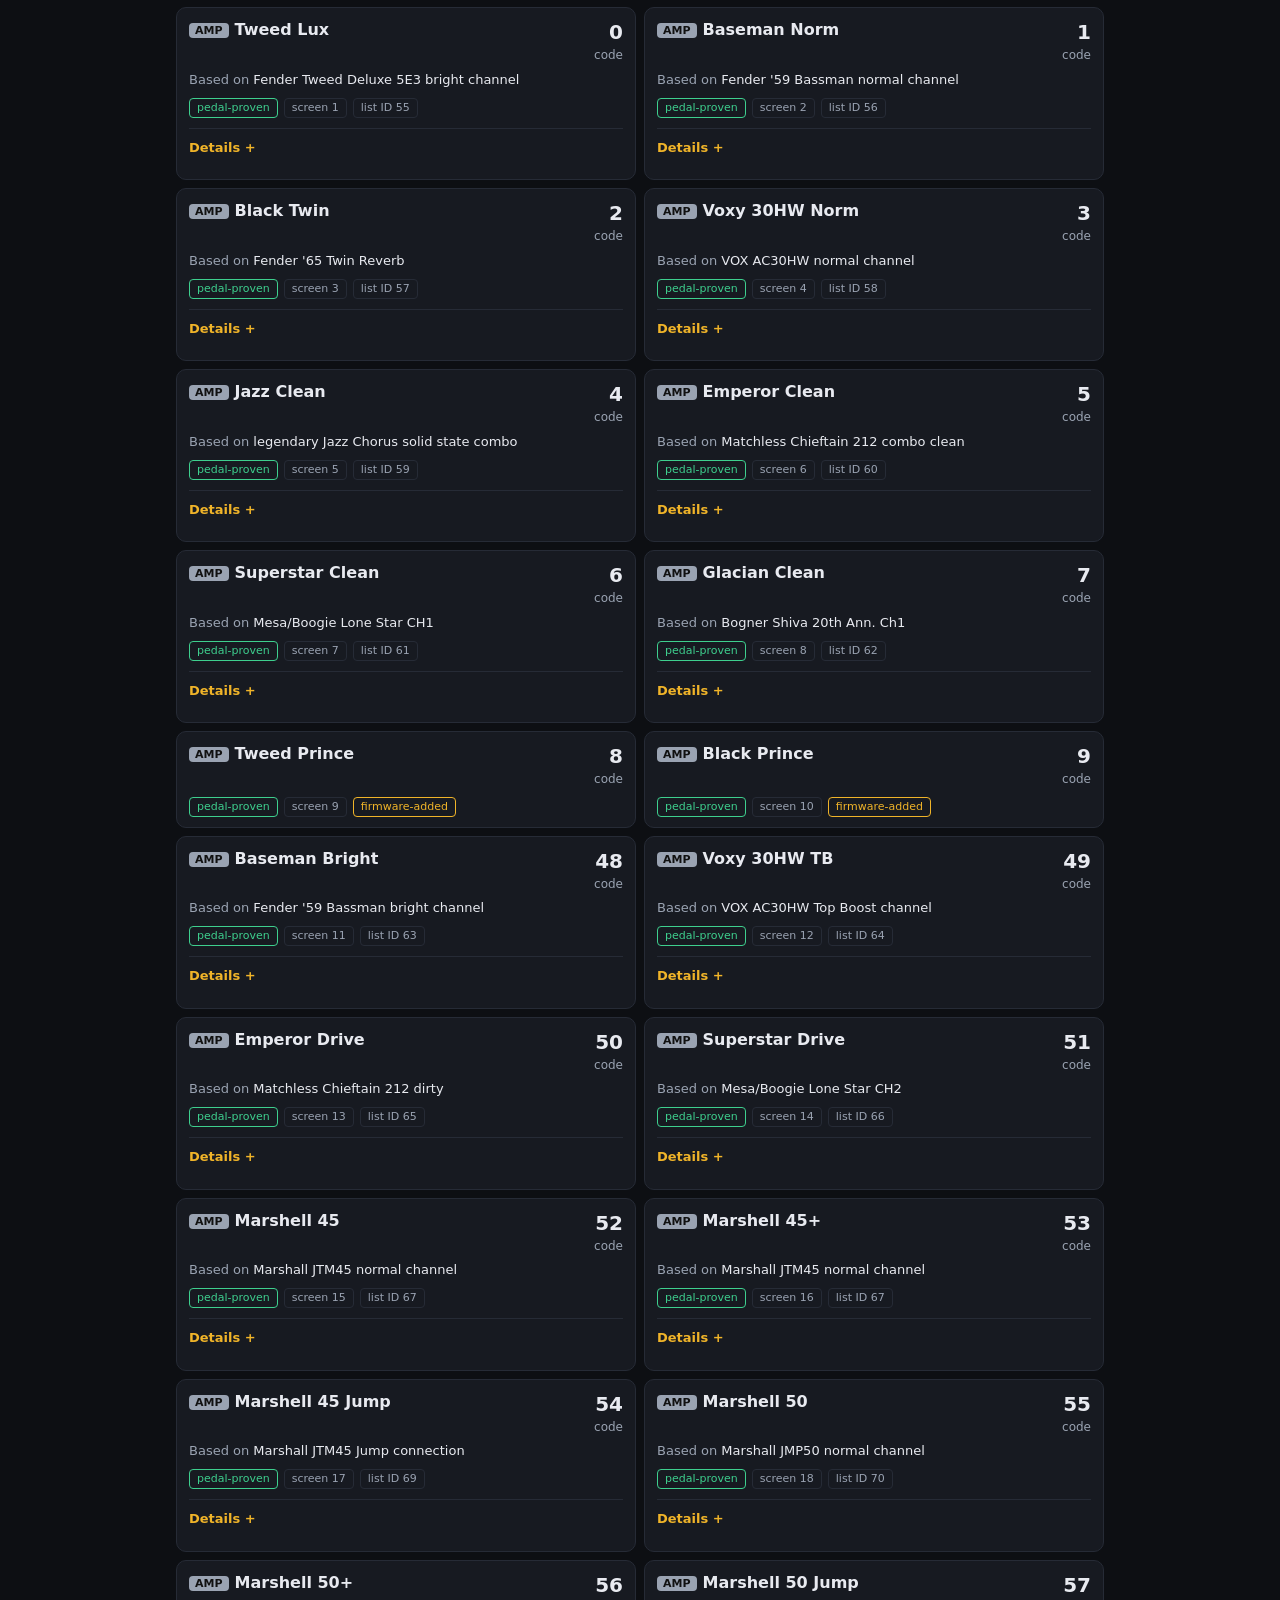
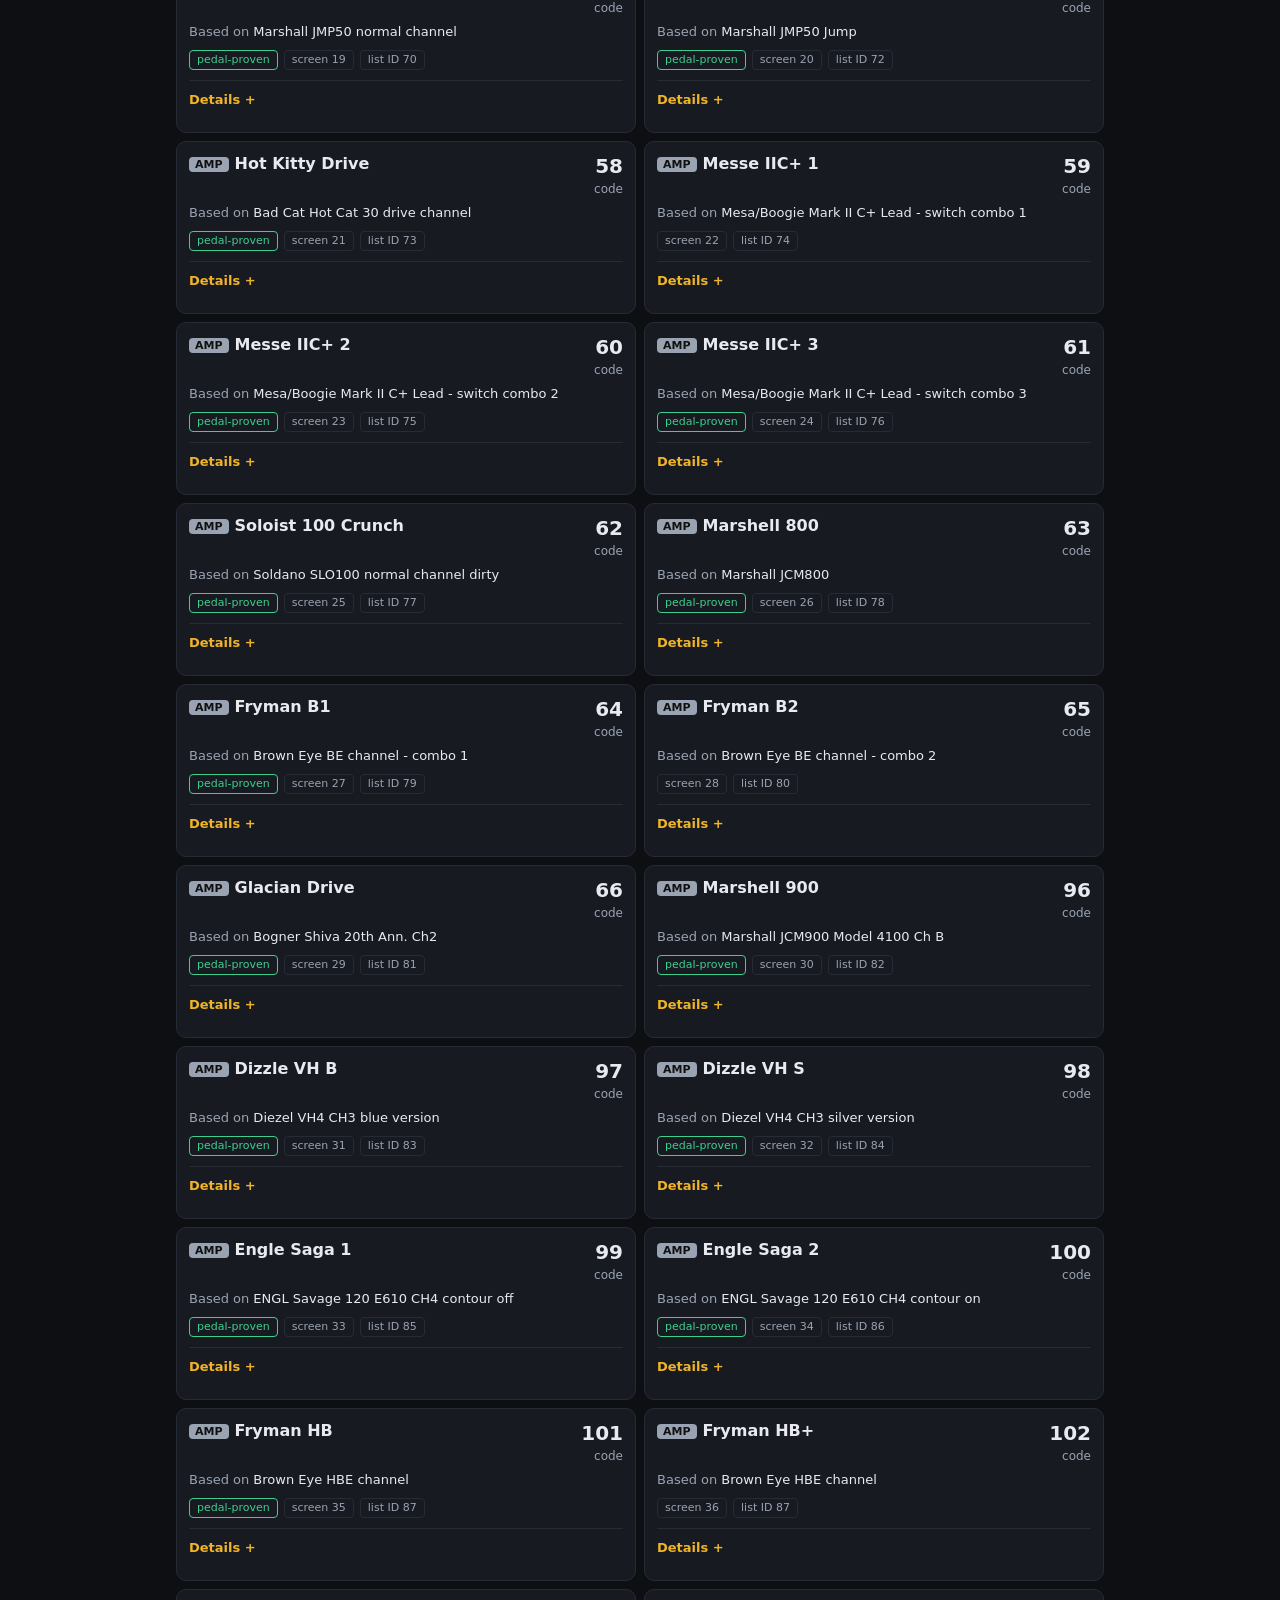
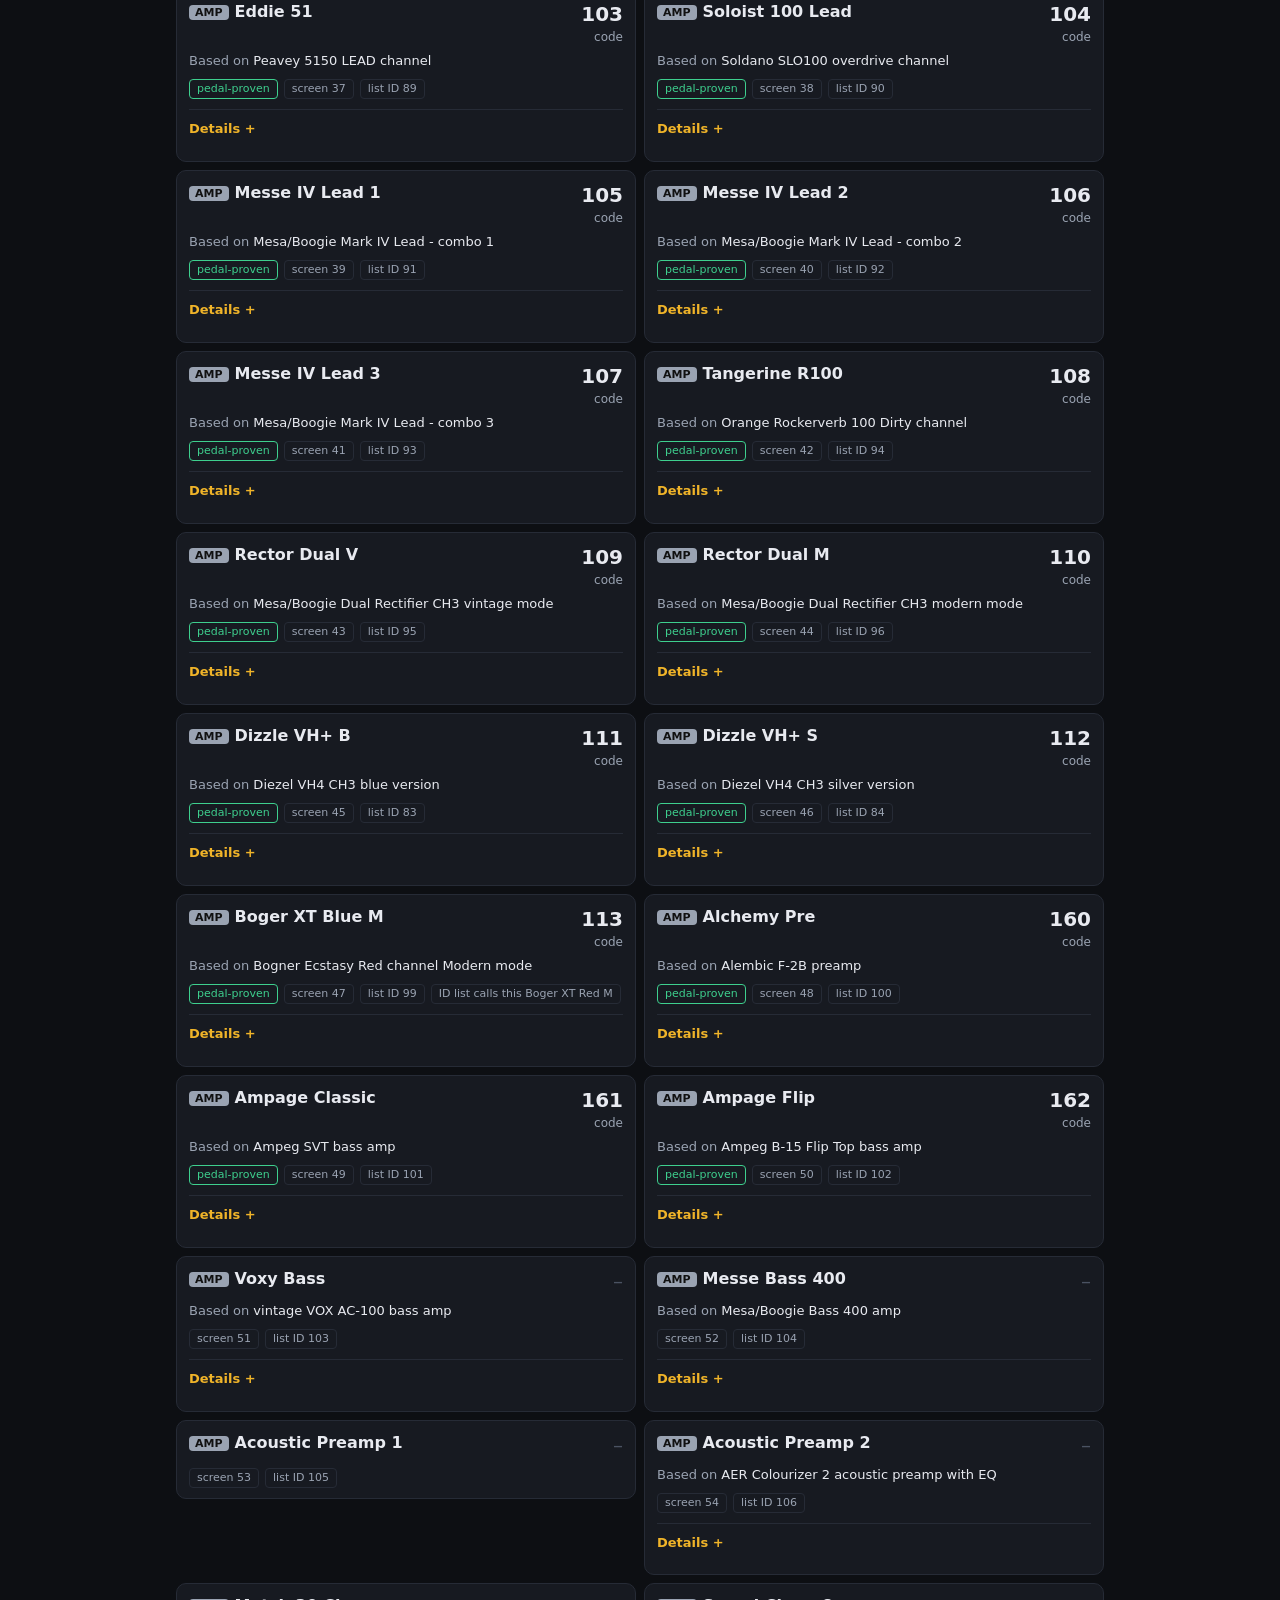
==== commit ac97e899: "docs: FX1 codes for all 60 screens and AMP 1-50 read from the pedal; inferred rows marked" ====
--- a/site/index.html
+++ b/site/index.html
@@ -87,7 +87,8 @@
 <dl>
 <dt>Screen</dt><dd>position in the editor's list for that block, starting at 1.</dd>
 <dt>Code</dt><dd>the number stored in the preset record for the model. FX1, FX2 and FX3 use different codes even for the same name.</dd>
-<dt>pedal-proven</dt><dd>code set on a real pedal and read back from the record.</dd>
+<dt>pedal-proven</dt><dd>code read from the record on a real pedal with that model selected.</dd>
+<dt>inferred</dt><dd>sits between two codes that were read, in an unbroken run of the list; not read itself.</dd>
 <dt>Codes without a tag</dt><dd>follow from the list order and a rule that held everywhere it was checked (FX2 codes come from scrolling the list). Treat them as likely, and read a record back before relying on one. Only the green pedal-proven tag means a read-back on a real pedal.</dd>
 <dt>Dash</dt><dd>the code has not been read yet.</dd>
 <dt>firmware-added</dt><dd>in the editor's list, not in the manufacturer's effect list.</dd>
@@ -109,7 +110,7 @@
 (function(){
 var data=null,all=[],block='ALL';
 var $=function(i){return document.getElementById(i)};
-var STAT={'pedal-proven':['pedal-proven','ok'],'scroll-derived':['scroll-derived','warn'],'list-order':['list order','warn'],'code-unknown':['code unknown','']};
+var STAT={'pedal-proven':['pedal-proven','ok'],'scroll-derived':['scroll-derived','warn'],'inferred':['inferred','warn'],'list-order':['list order','warn'],'code-unknown':['code unknown','']};
 function norm(s){return (s||'').toLowerCase().replace(/[^a-z0-9 ]+/g,' ').replace(/\s+/g,' ').trim()}
 function subseq(q,t){var i=0;for(var j=0;j<t.length&&i<q.length;j++)if(t[j]===q[i])i++;return i===q.length}
 function lev(a,b,max){if(Math.abs(a.length-b.length)>max)return max+1;var p=[],i,j;for(j=0;j<=b.length;j++)p[j]=j;for(i=1;i<=a.length;i++){var c=[i],mn=i;for(j=1;j<=b.length;j++){c[j]=Math.min(p[j]+1,c[j-1]+1,p[j-1]+(a[i-1]===b[j-1]?0:1));if(c[j]<mn)mn=c[j]}if(mn>max)return max+1;p=c}return p[b.length]}
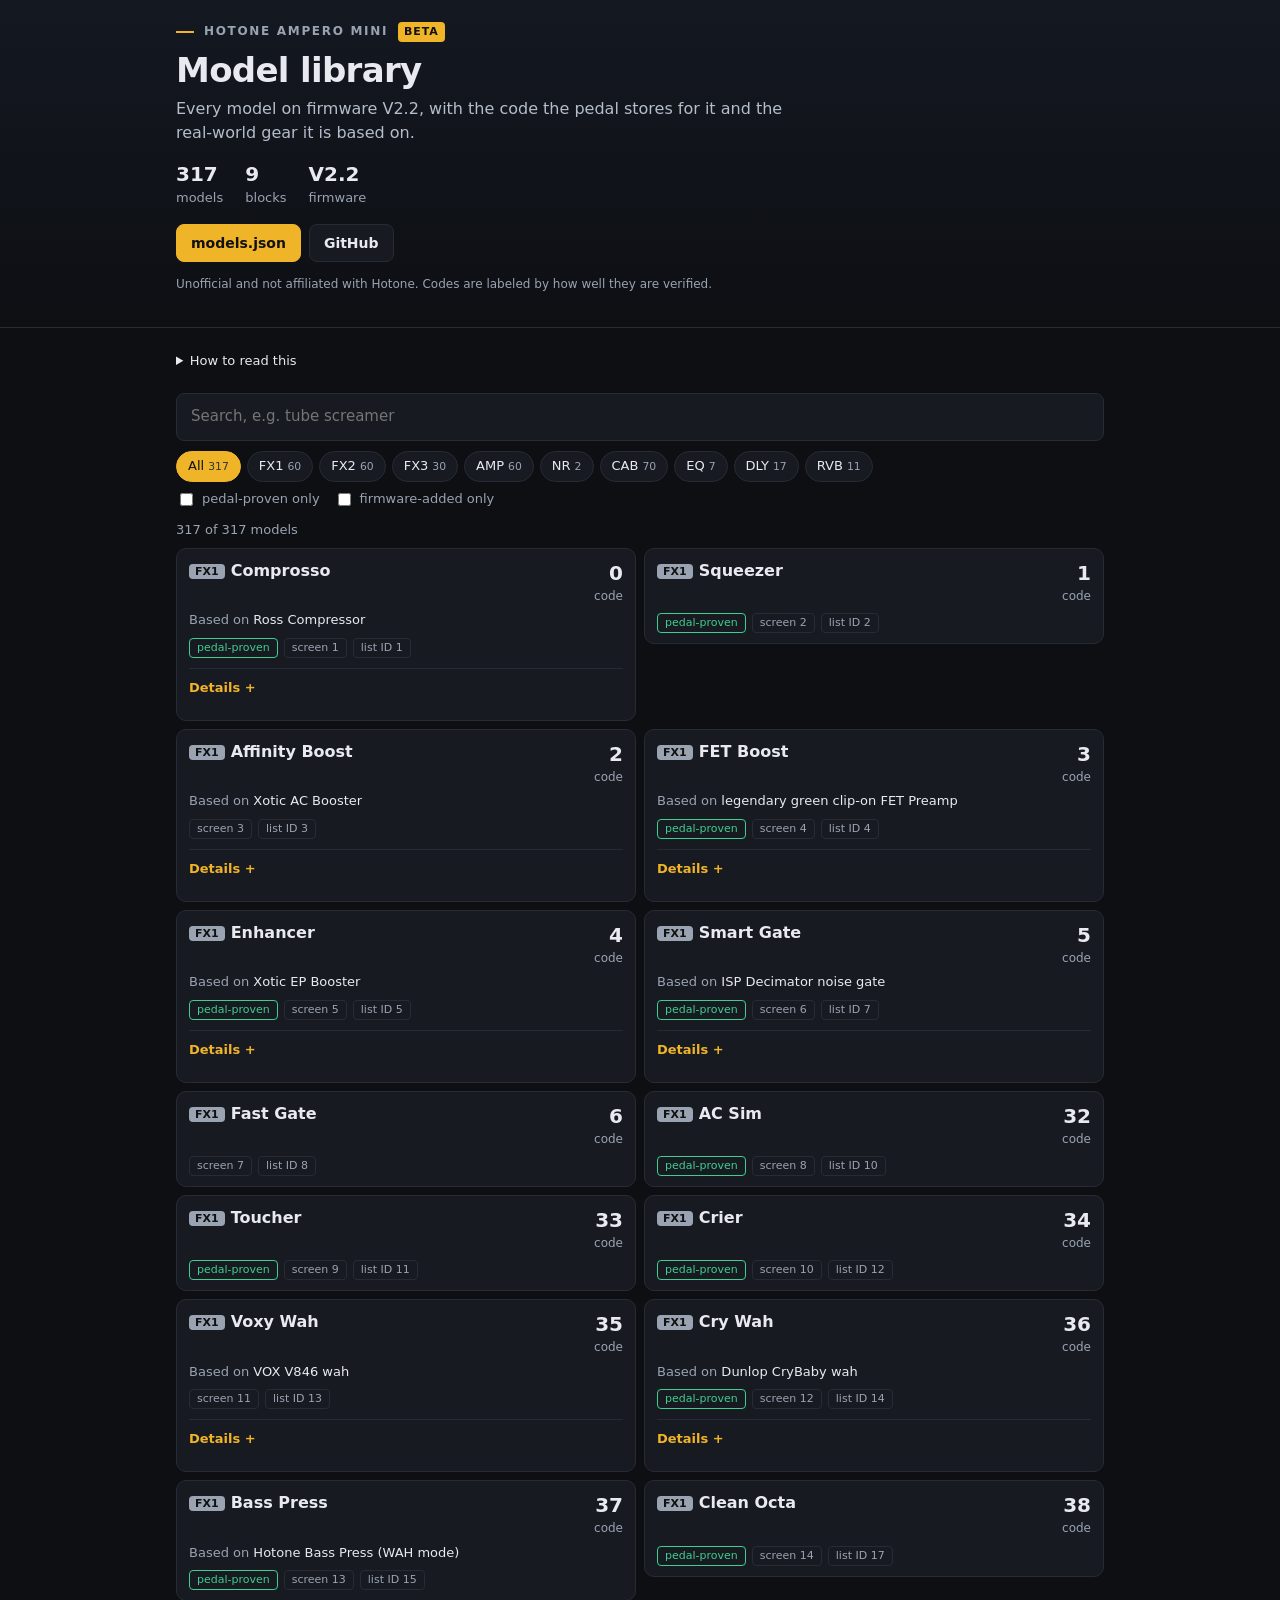
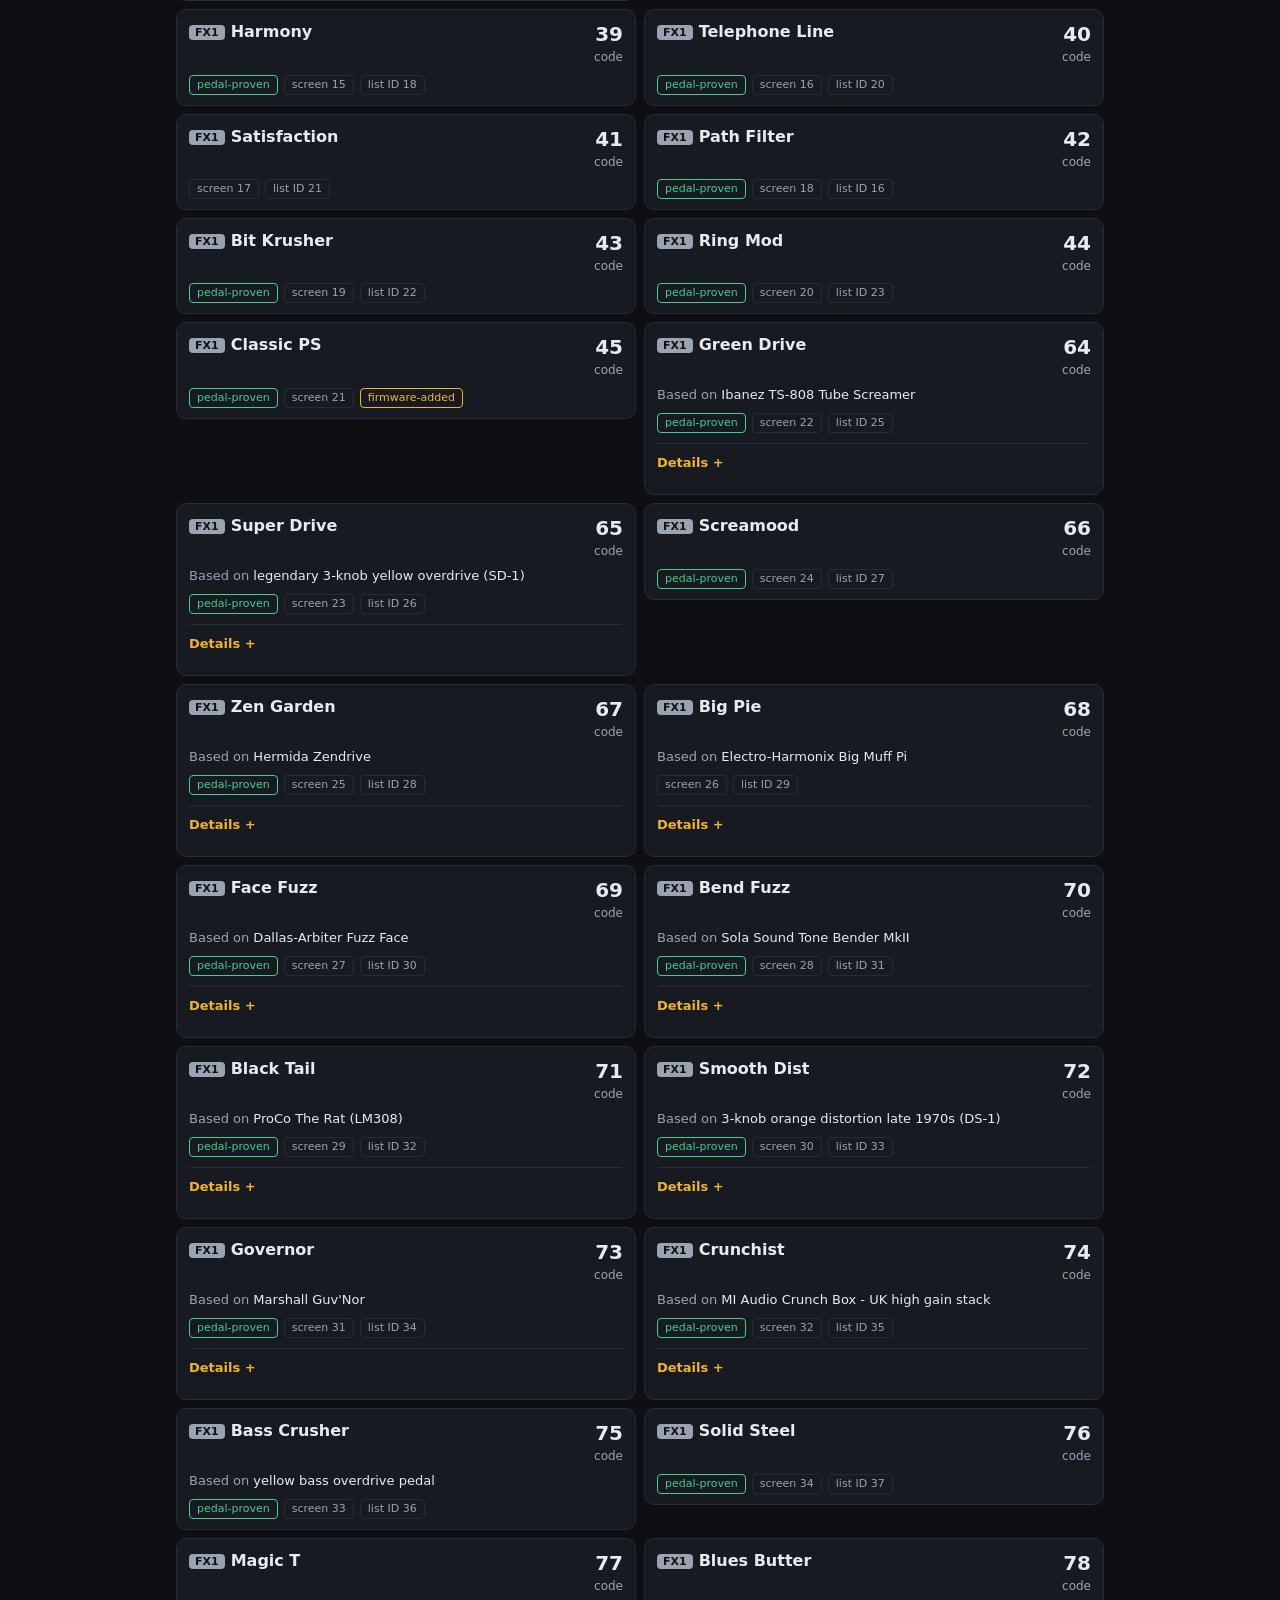
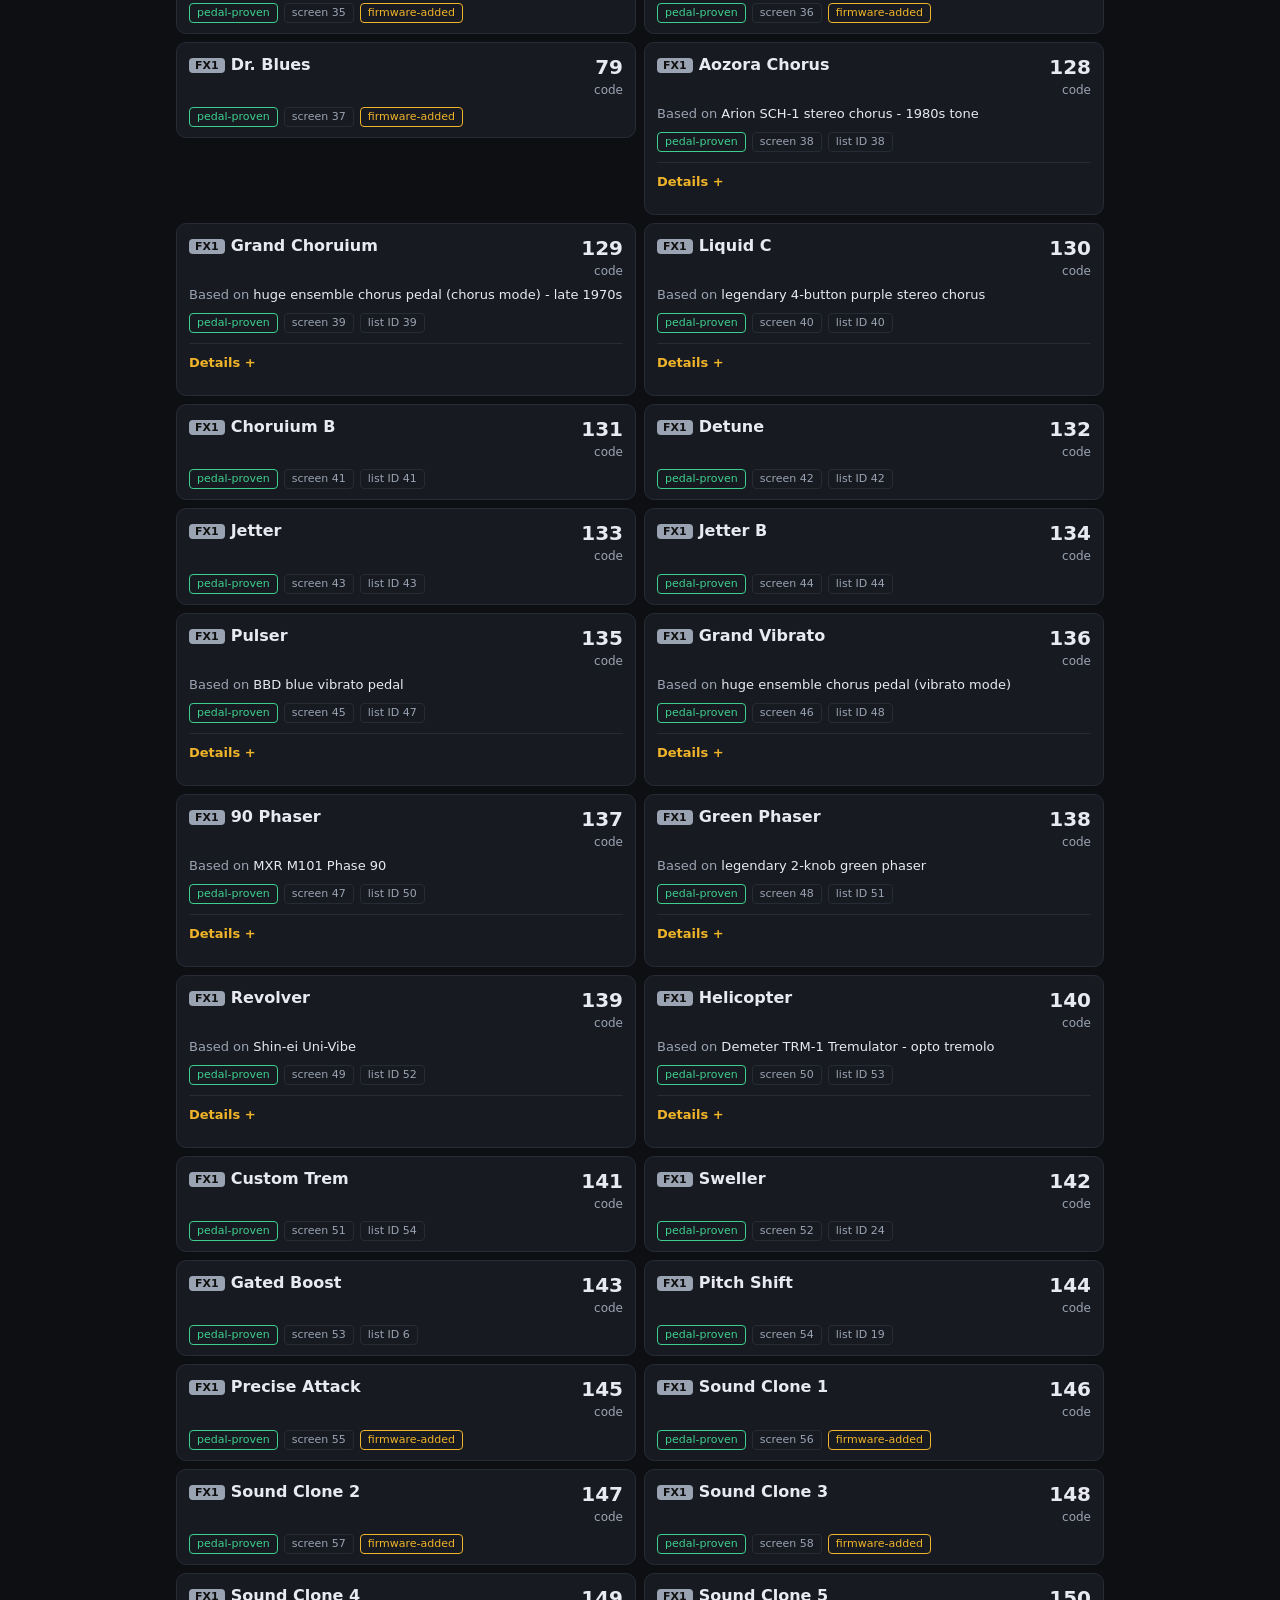
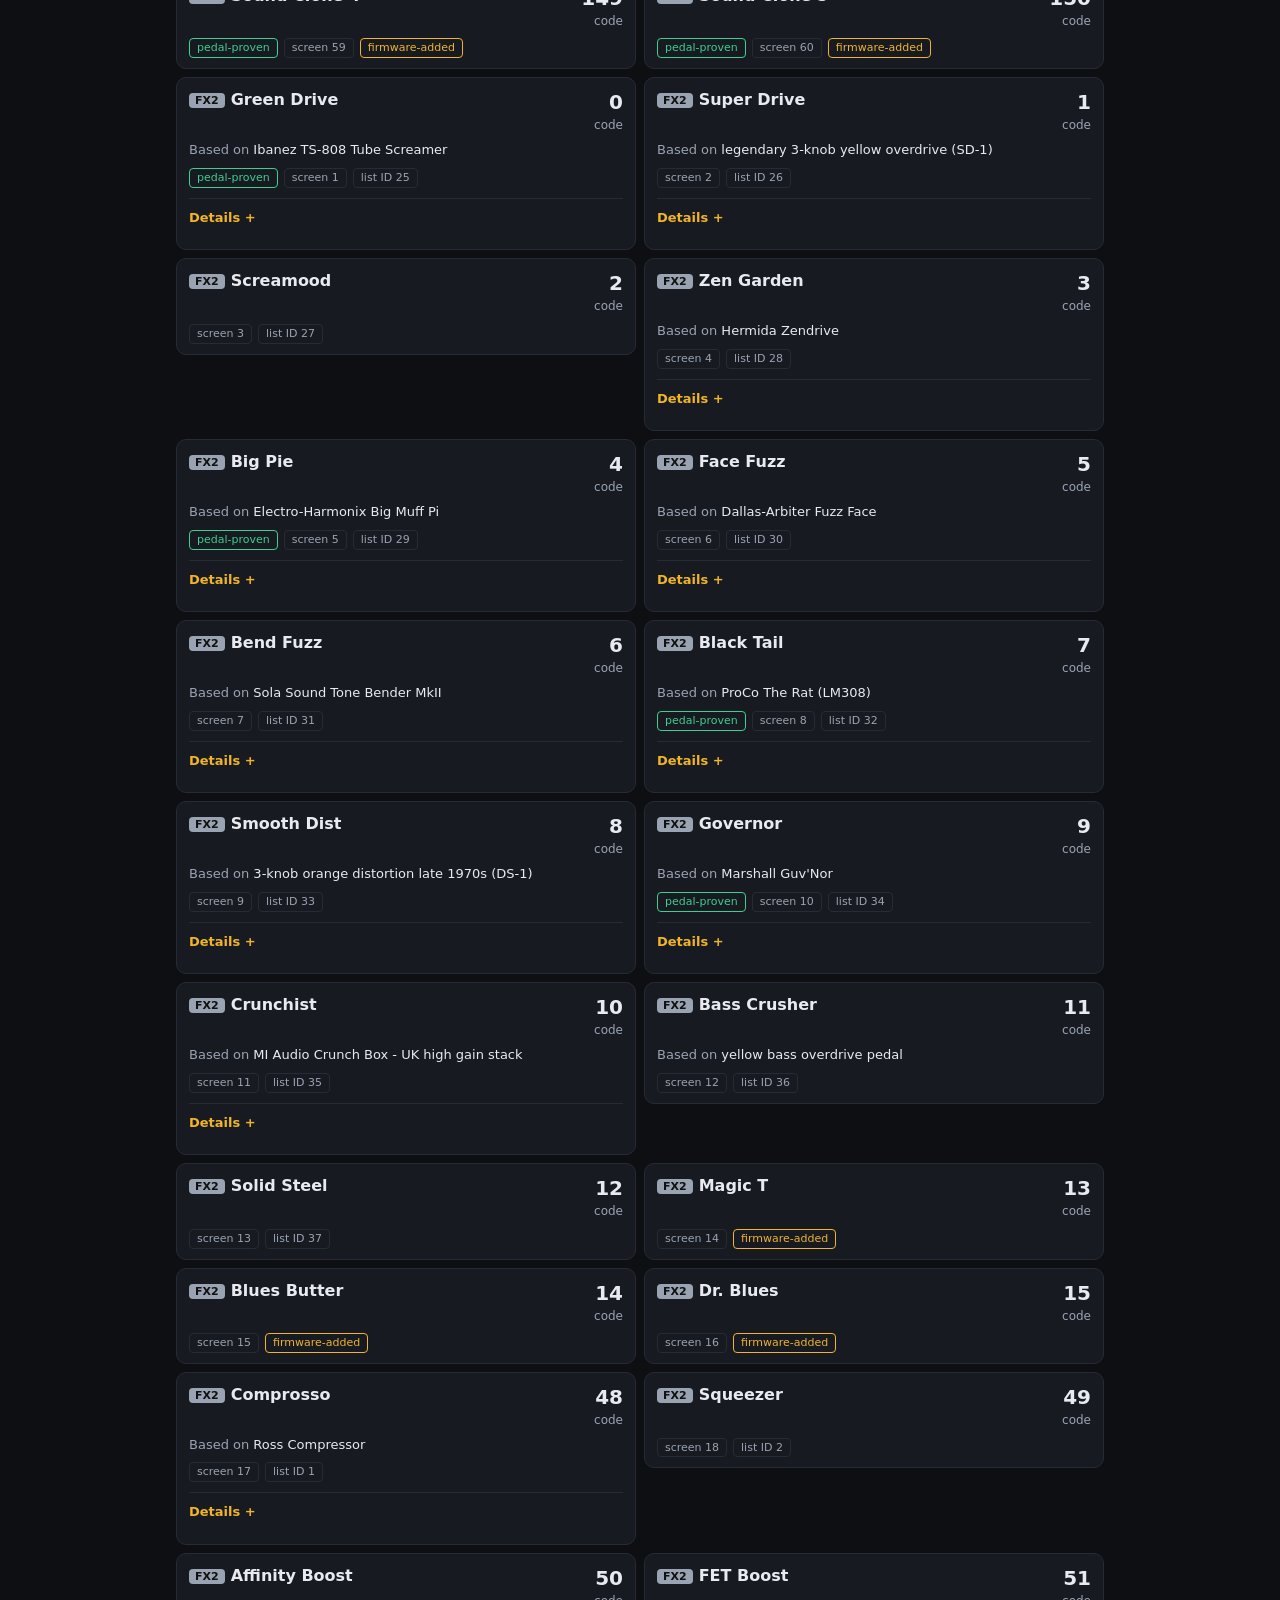
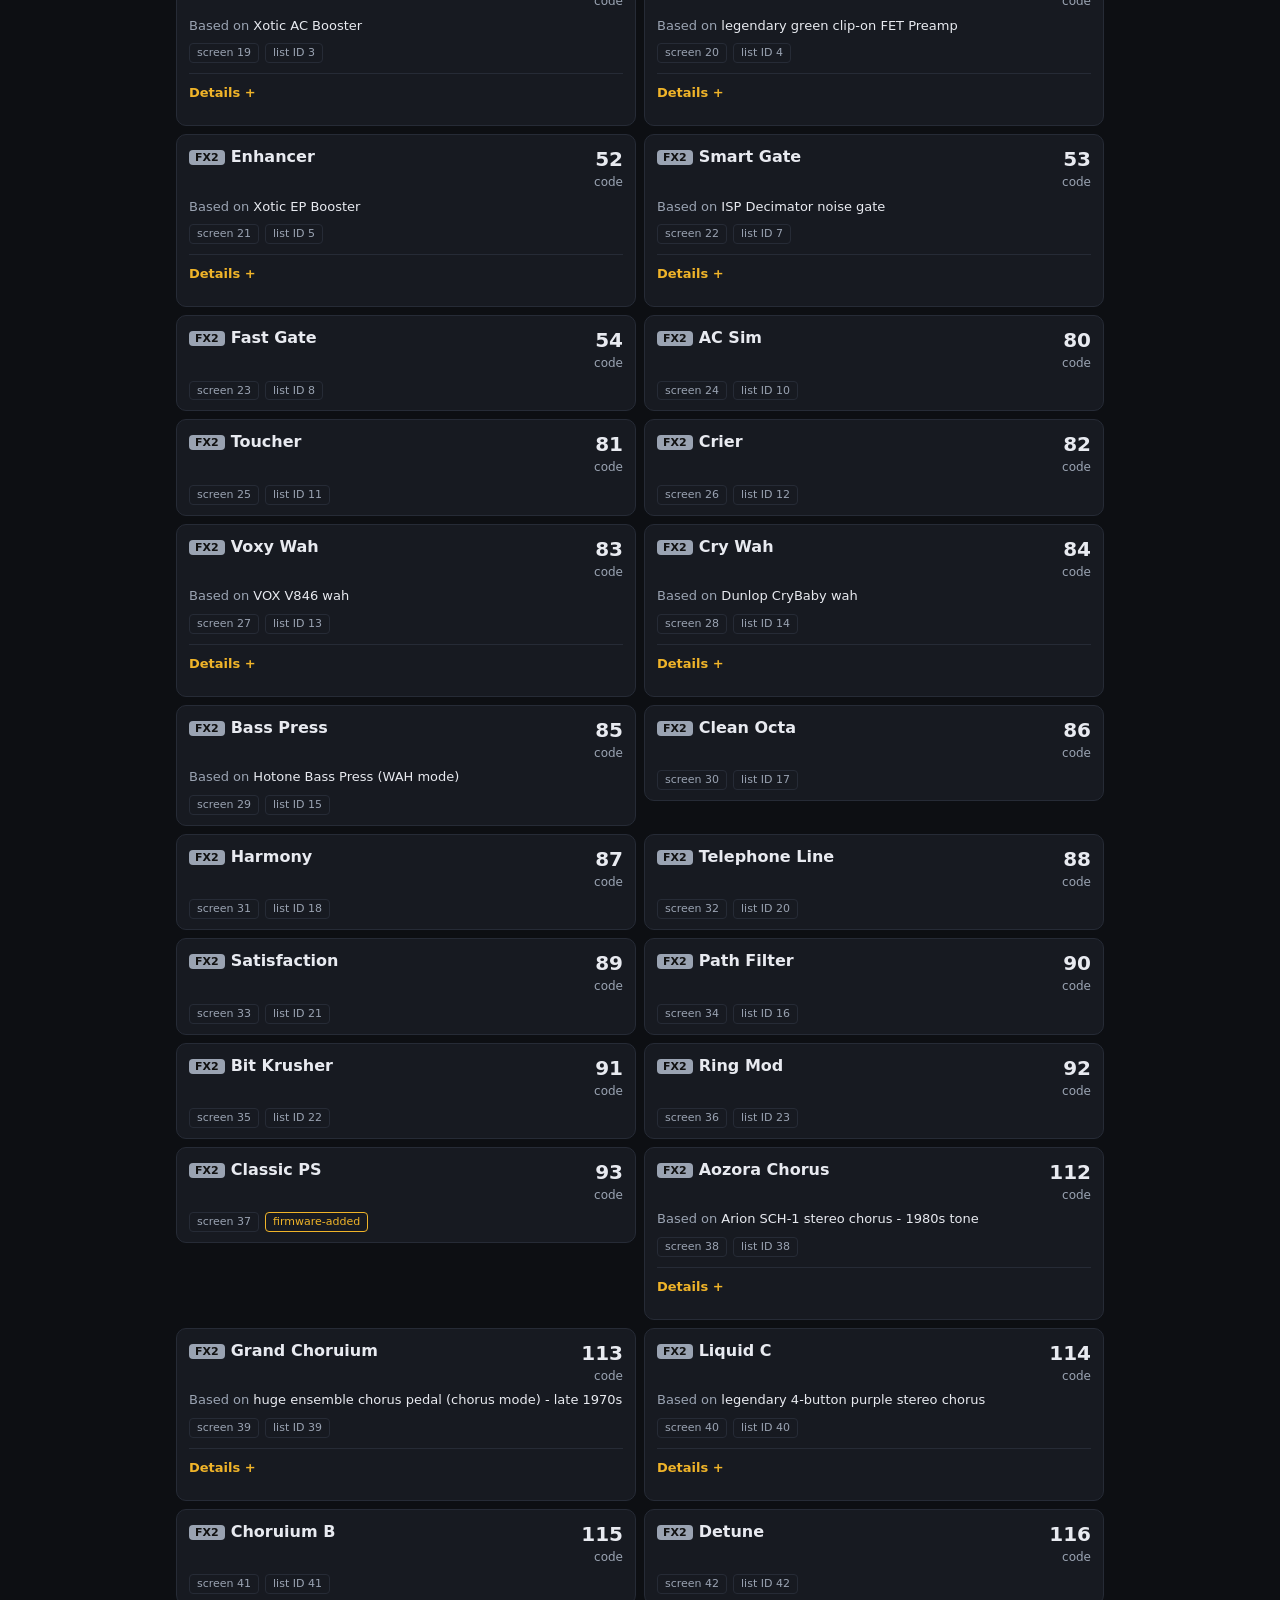
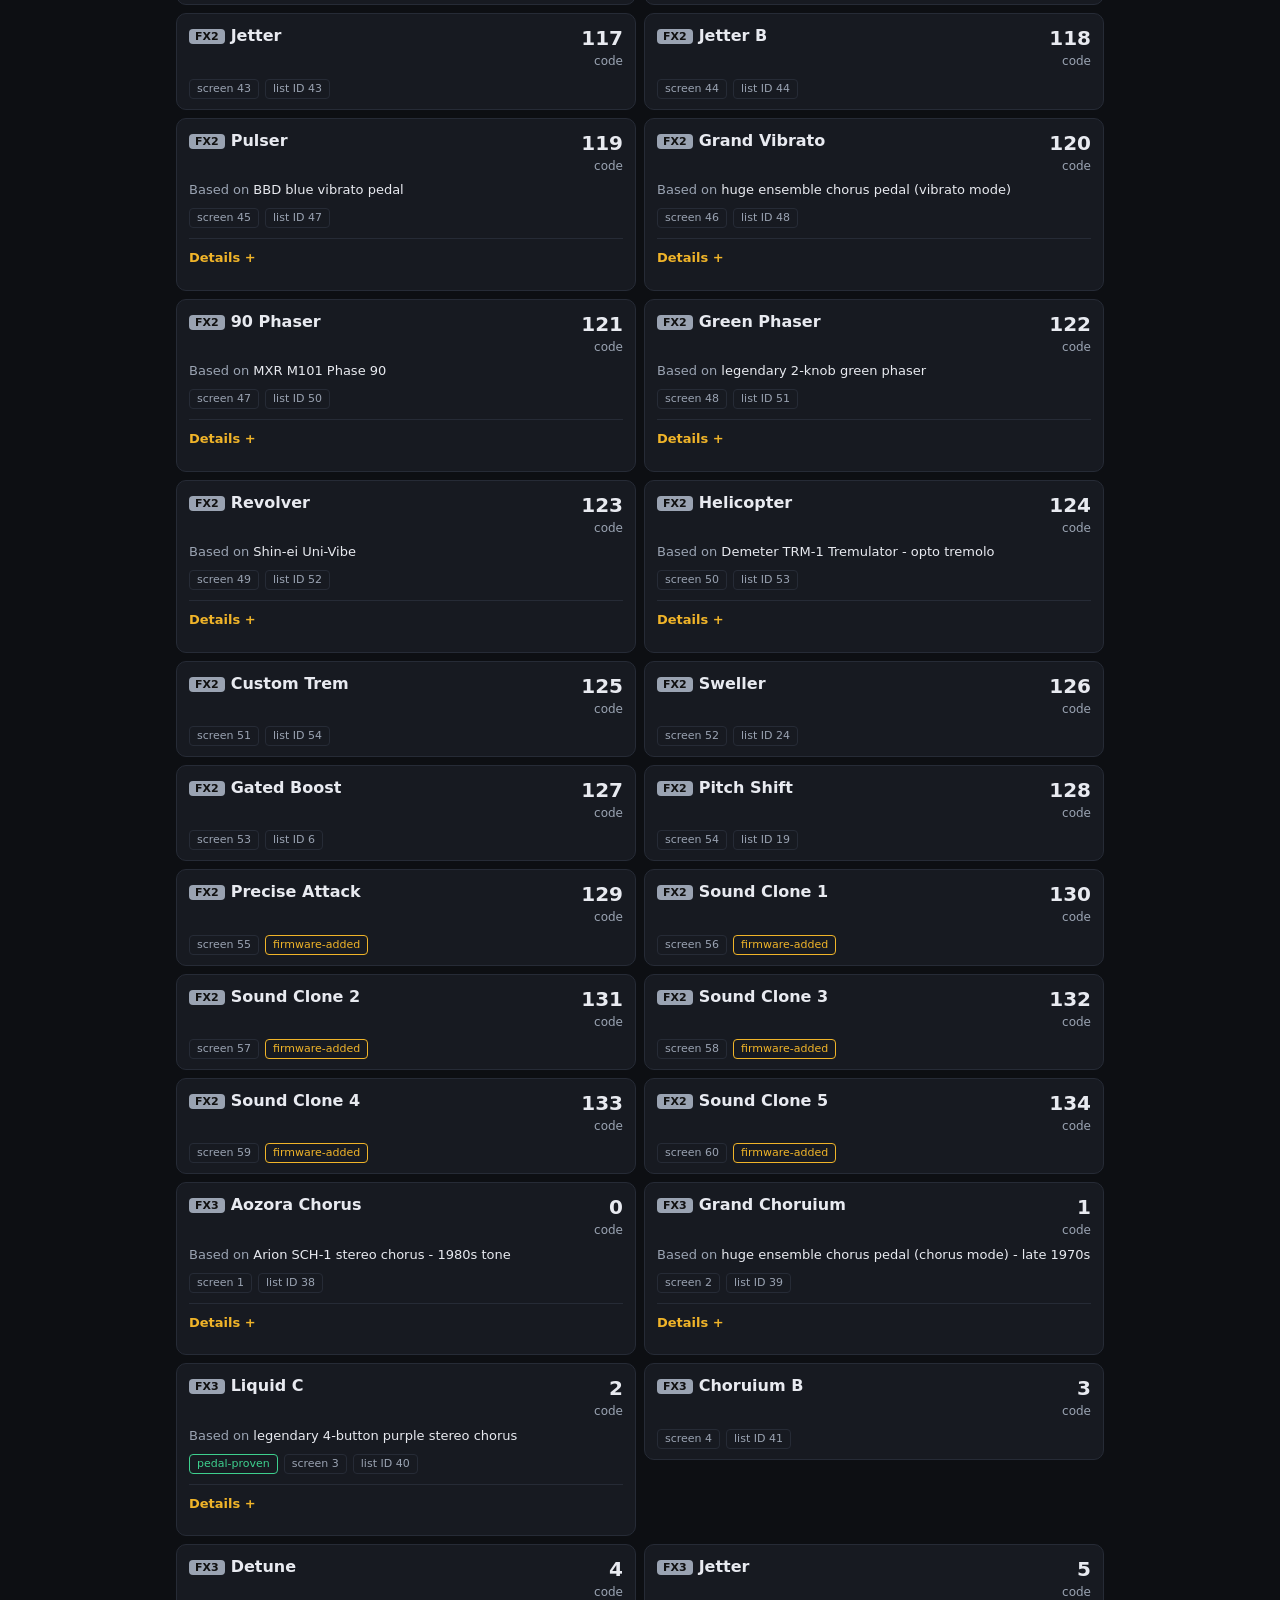
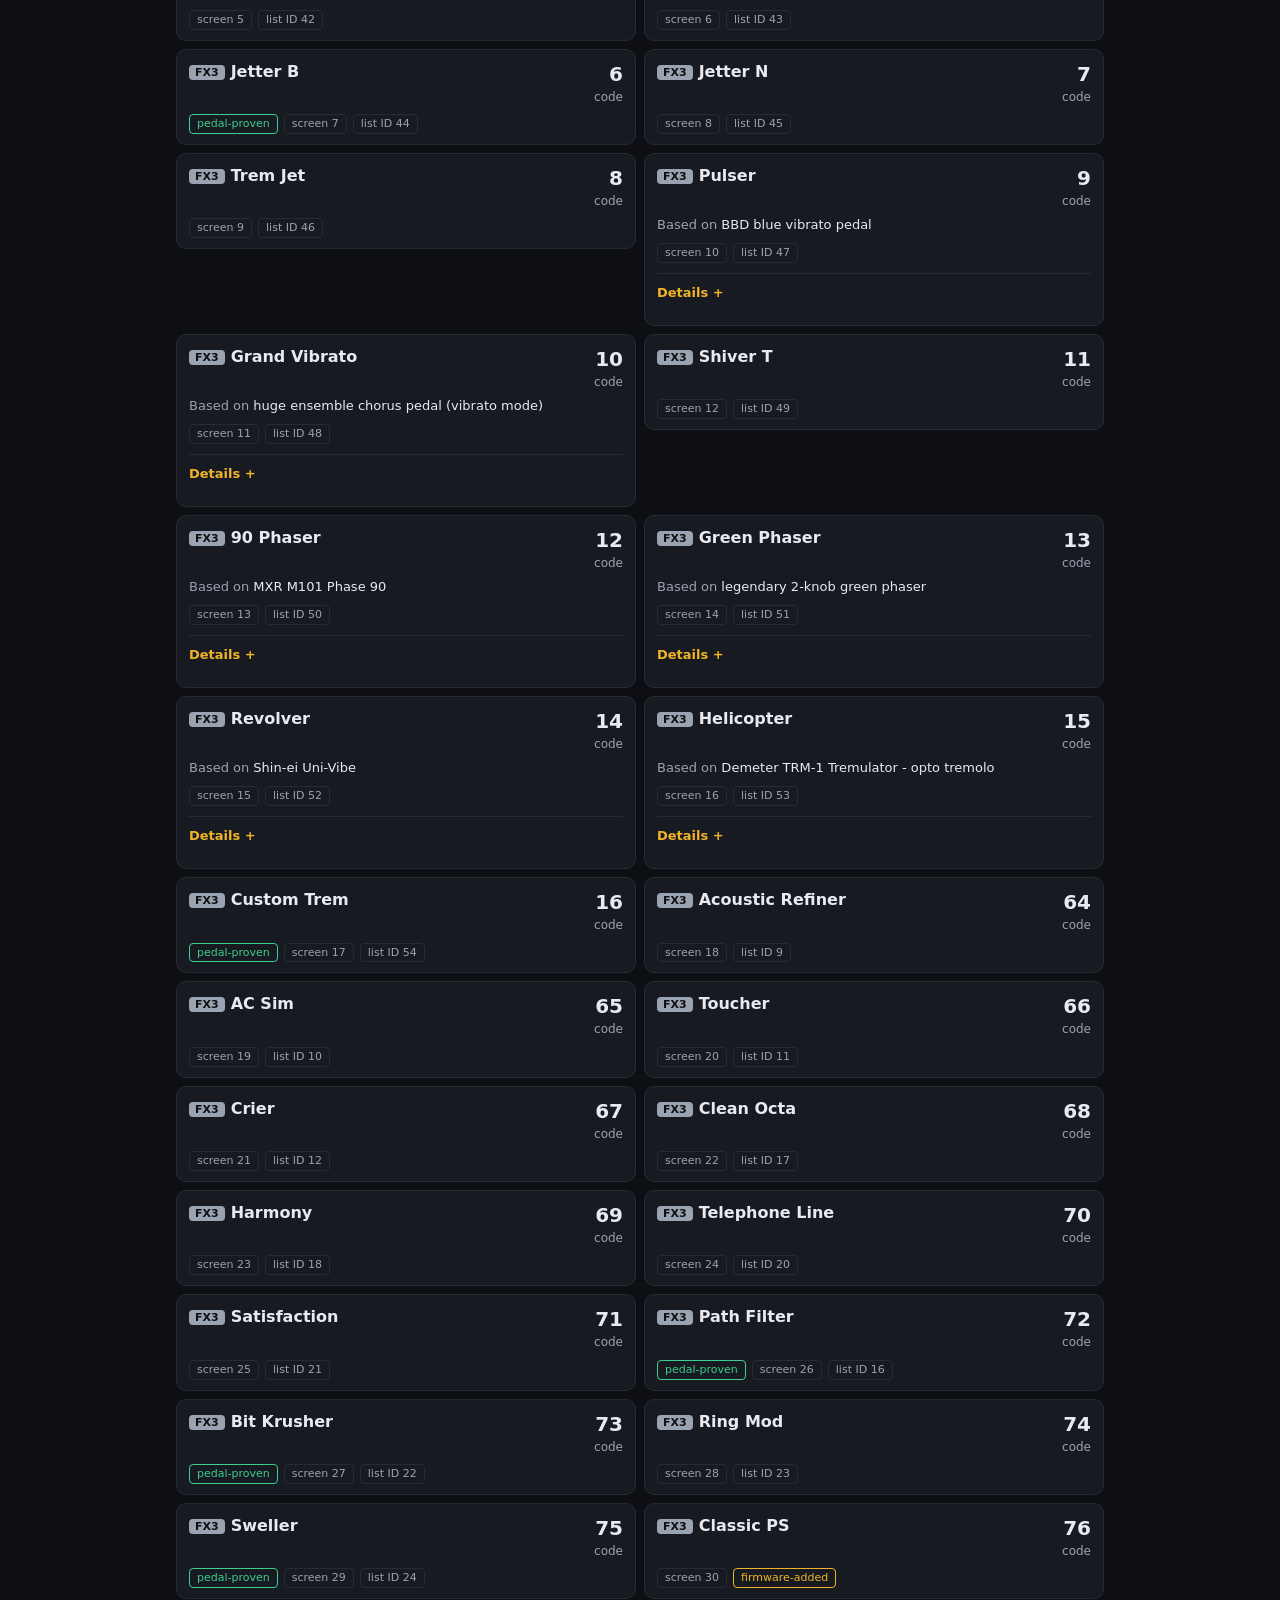
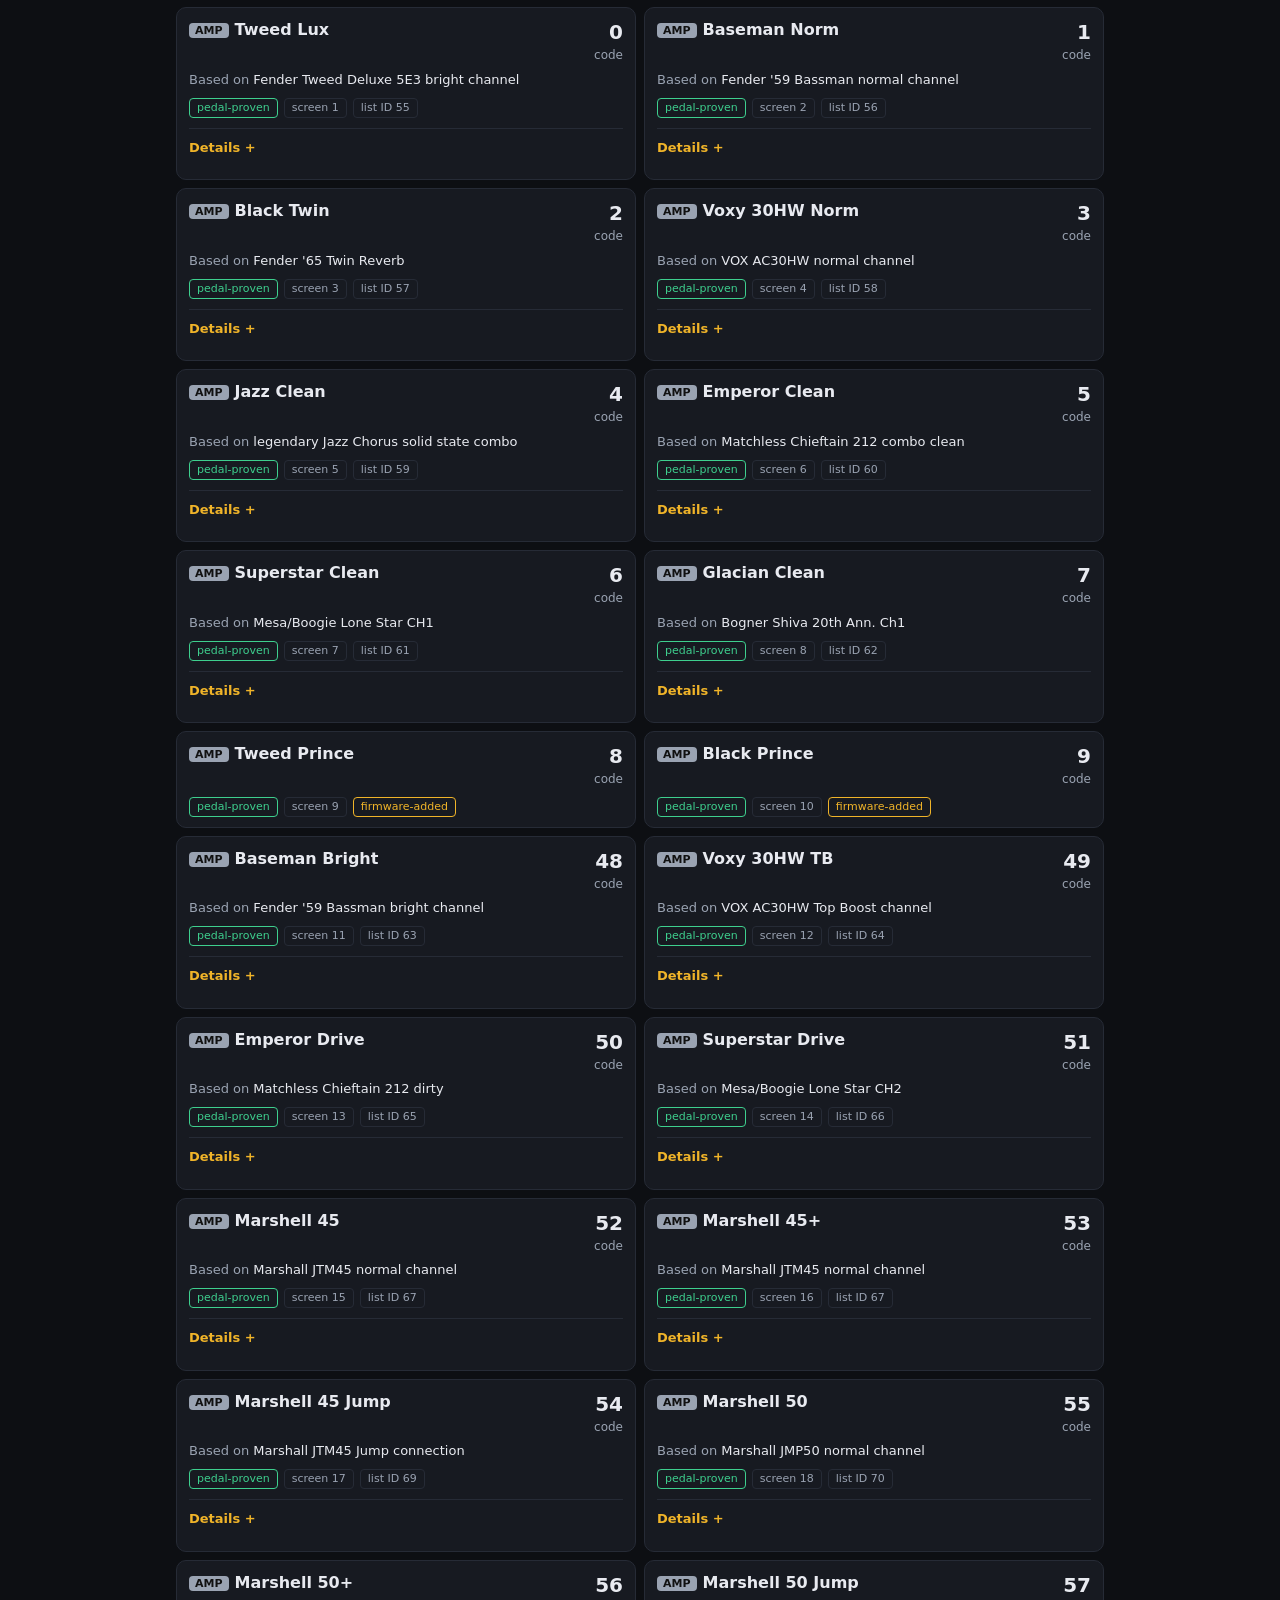
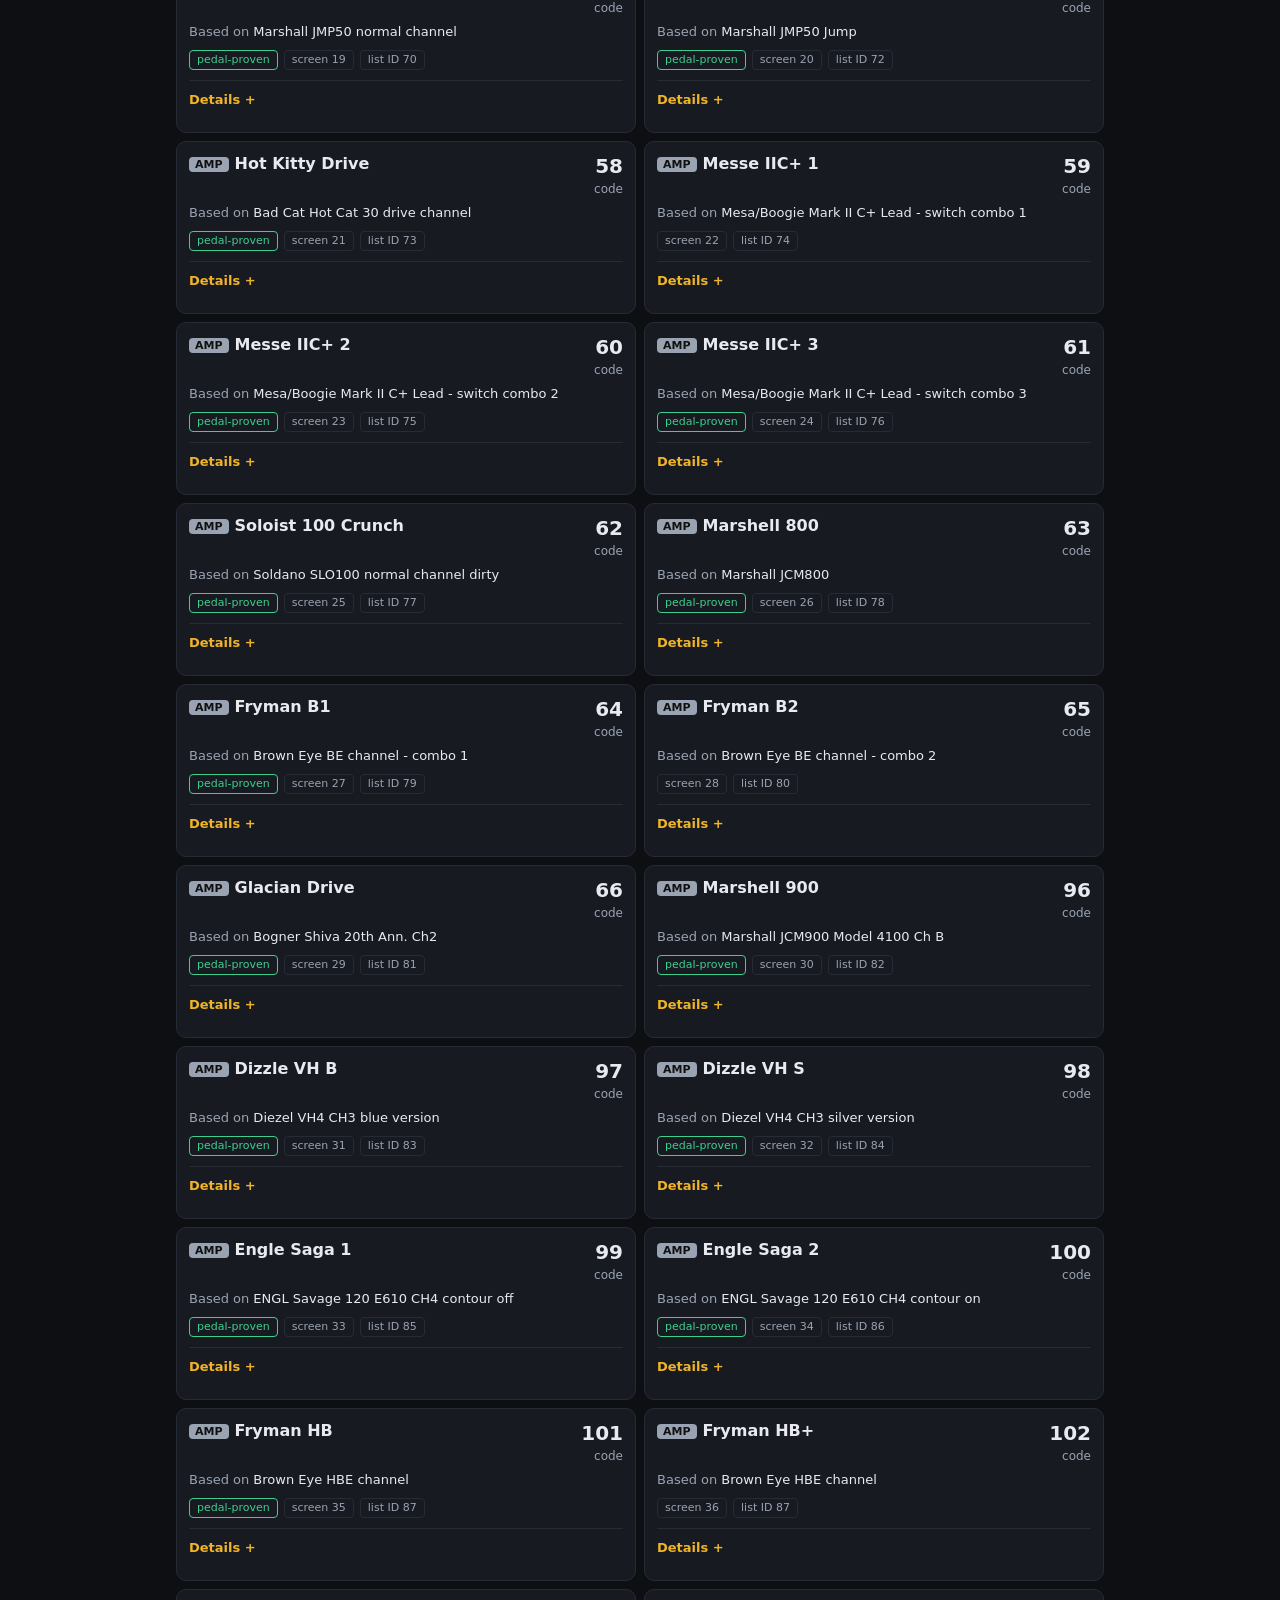
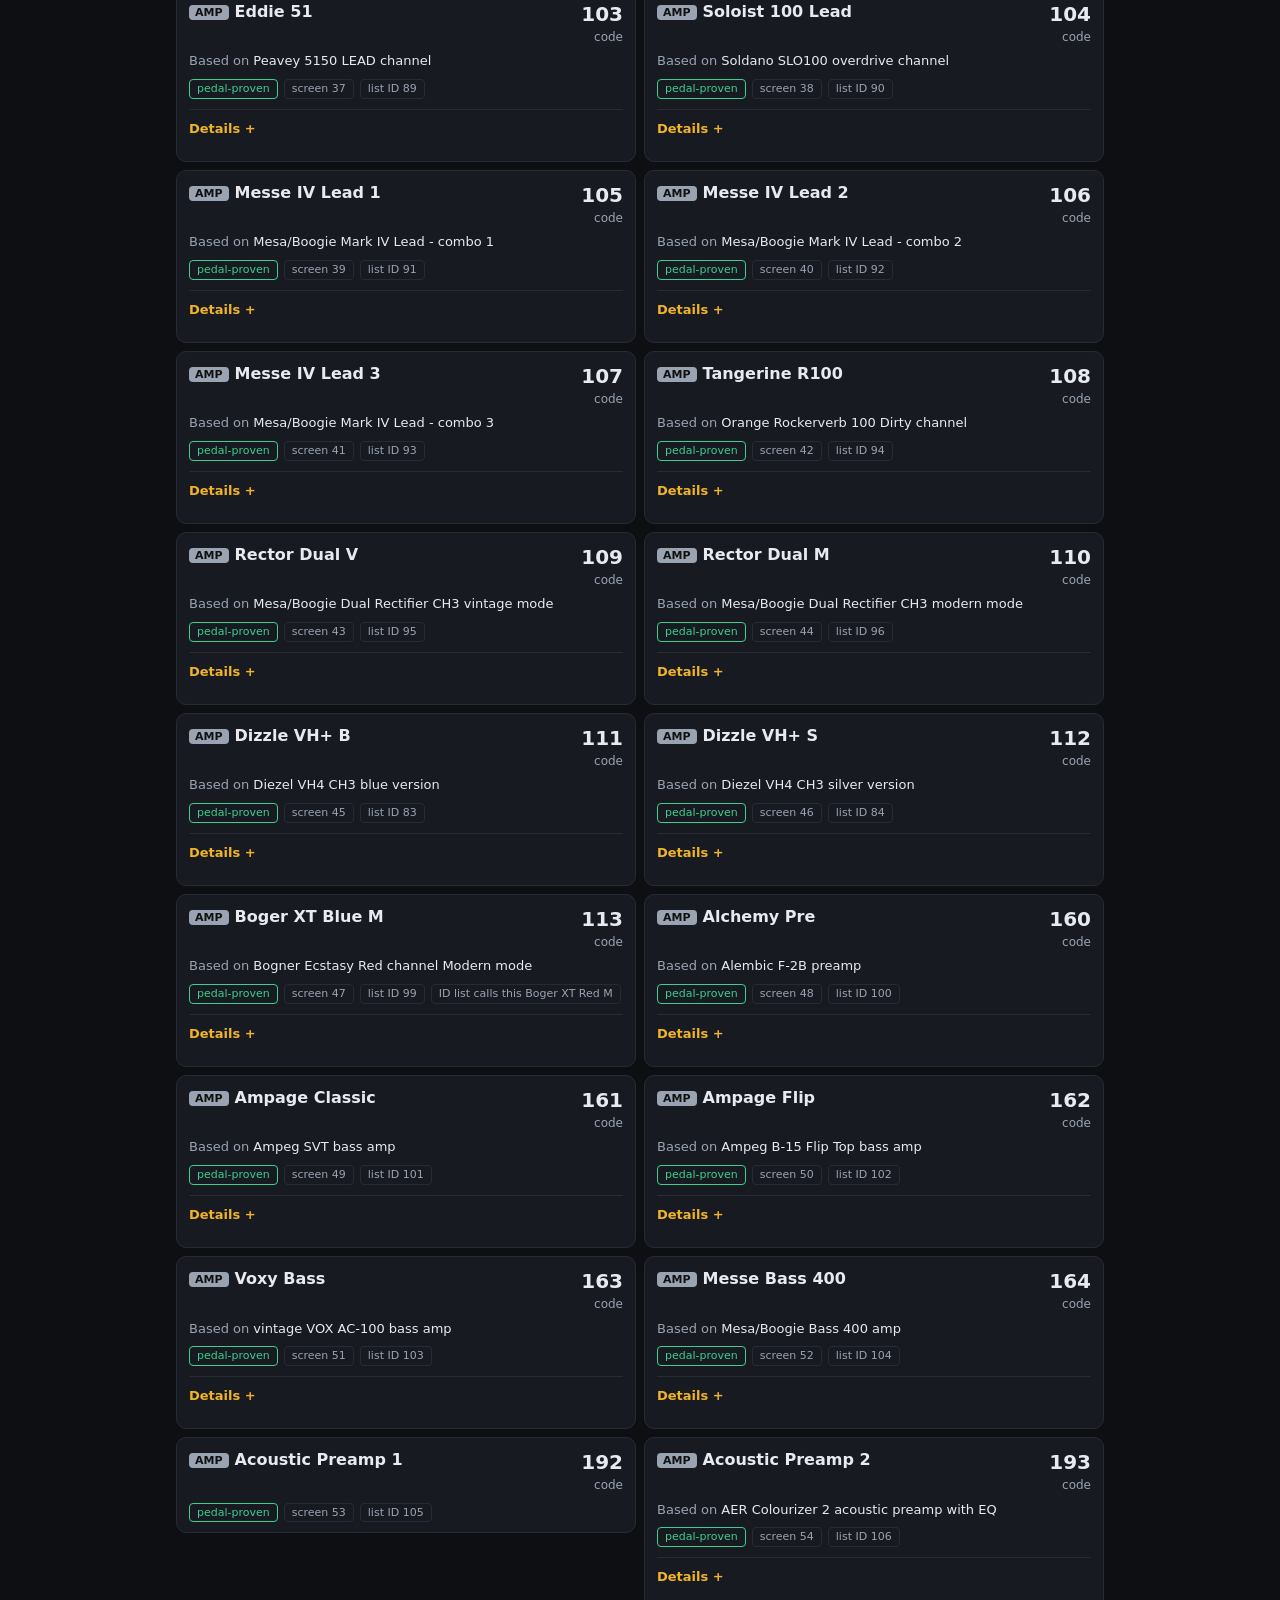
==== commit 4485ac51: "docs: note that AMP Sound Clone 6-10 make no sound on the pedal" ====
--- a/site/index.html
+++ b/site/index.html
@@ -133,7 +133,7 @@
 function build(){
  data.blocks.forEach(function(b){b.models.forEach(function(m){
   m.block=b.block;m._n=norm(m.name);m._ba=norm(m.based_on);
-  m._h=norm([m.block,m.name,m.based_on,m.category,m.status,m.firmware_added?'firmware added':'',m.renamed,m.notes?[m.notes.tone,m.notes.known_for,m.notes.tip].join(' '):''].join(' '));
+  m._h=norm([m.block,m.name,m.based_on,m.category,m.status,m.firmware_added?'firmware added':'',m.renamed,m.caveat,m.notes?[m.notes.tone,m.notes.known_for,m.notes.tip].join(' '):''].join(' '));
   m._t=tri(m._n);m._w=m._h.split(' ');all.push(m)})});
  var chips=$('chips');
  function chip(id,label,n){var b=document.createElement('button');b.className='chip';b.type='button';b.setAttribute('aria-pressed',id===block);b.innerHTML=label+'<small>'+n+'</small>';b.onclick=function(){block=id;render()};b.dataset.id=id;chips.appendChild(b)}
@@ -152,6 +152,7 @@
  if(m.firmware_added)h+='<span class="tag new">firmware-added</span>';
  if(m.renamed)h+='<span class="tag">'+esc(m.renamed)+'</span>';
  h+='</div>';
+ if(m.caveat)h+='<div class="based"><span>Heads up</span> '+esc(m.caveat)+'</div>';
  if(m.notes){h+='<details class="exp"><summary>Details</summary><dl><dt>Tone</dt><dd>'+esc(m.notes.tone)+'</dd><dt>Known for</dt><dd>'+esc(m.notes.known_for)+'</dd><dt>Worth knowing</dt><dd>'+esc(m.notes.tip)+'</dd></dl></details>'}
  return h+'</div>'}
 function render(){
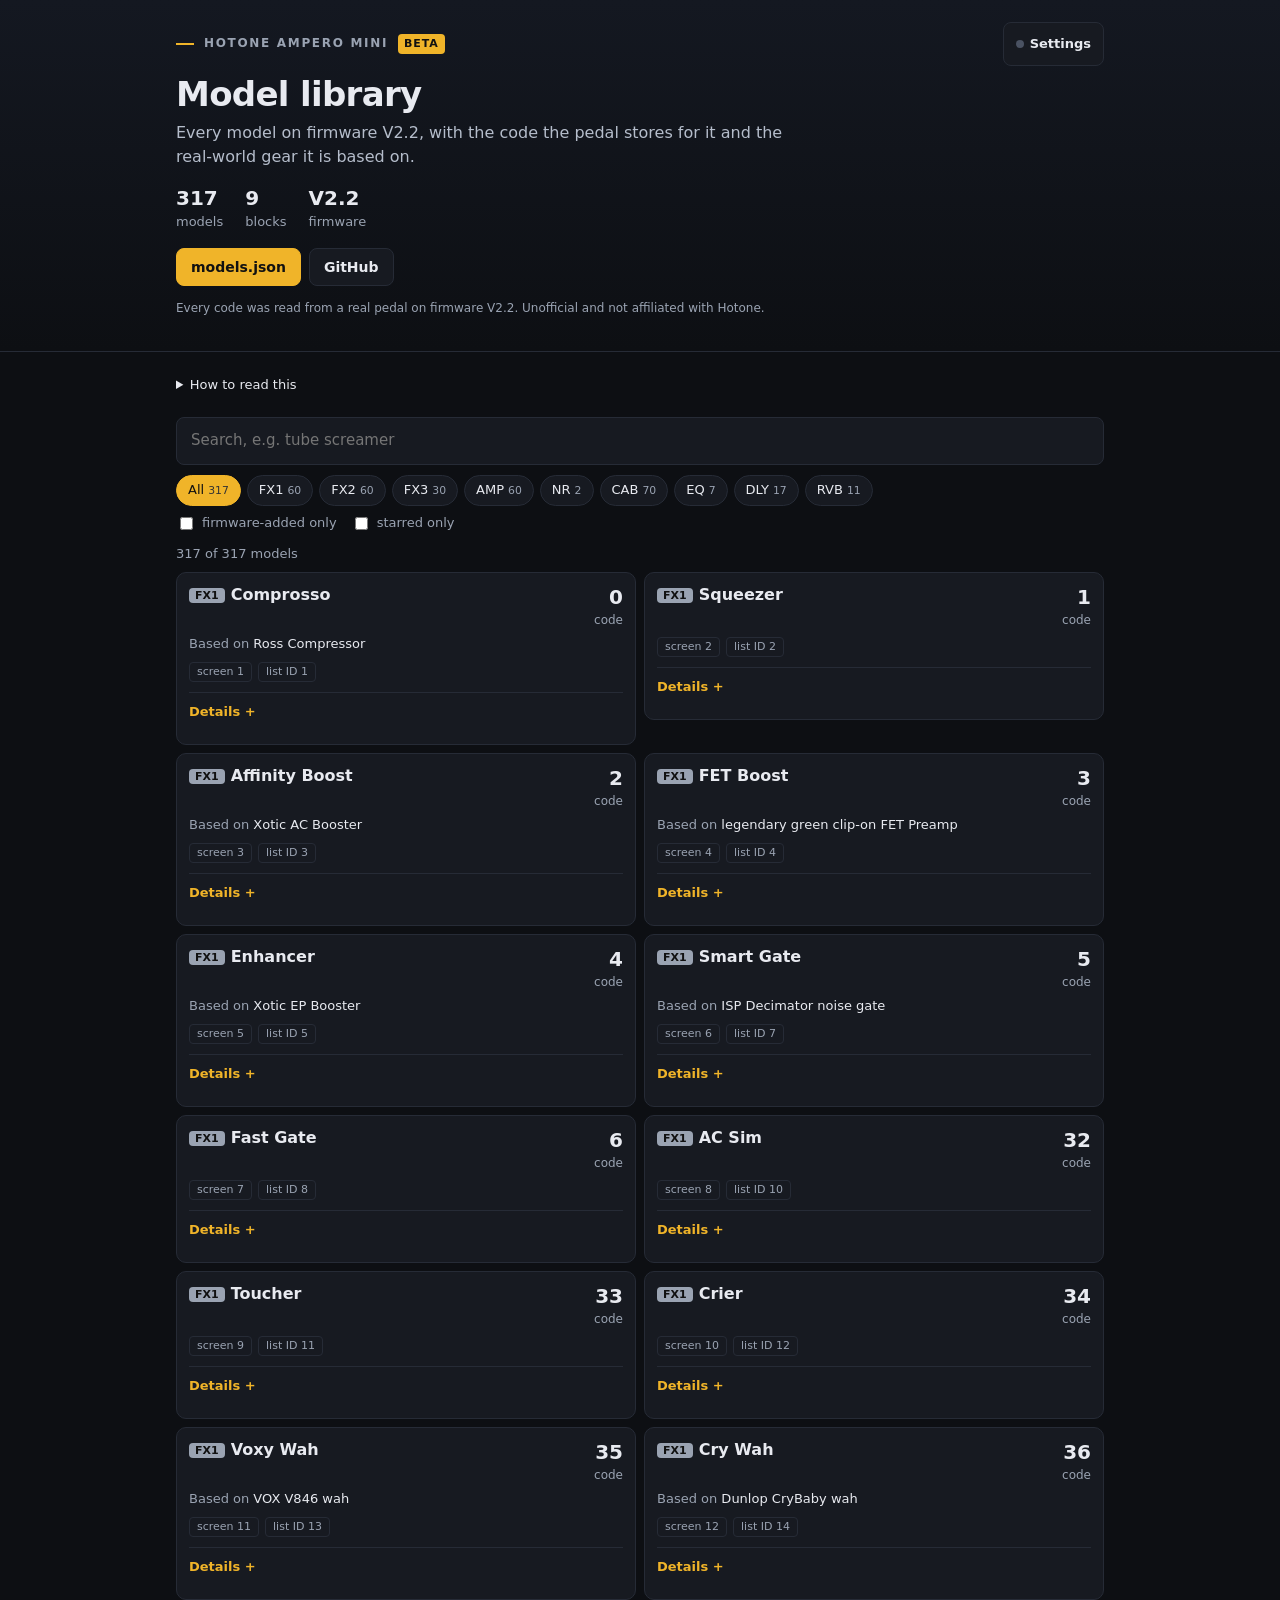
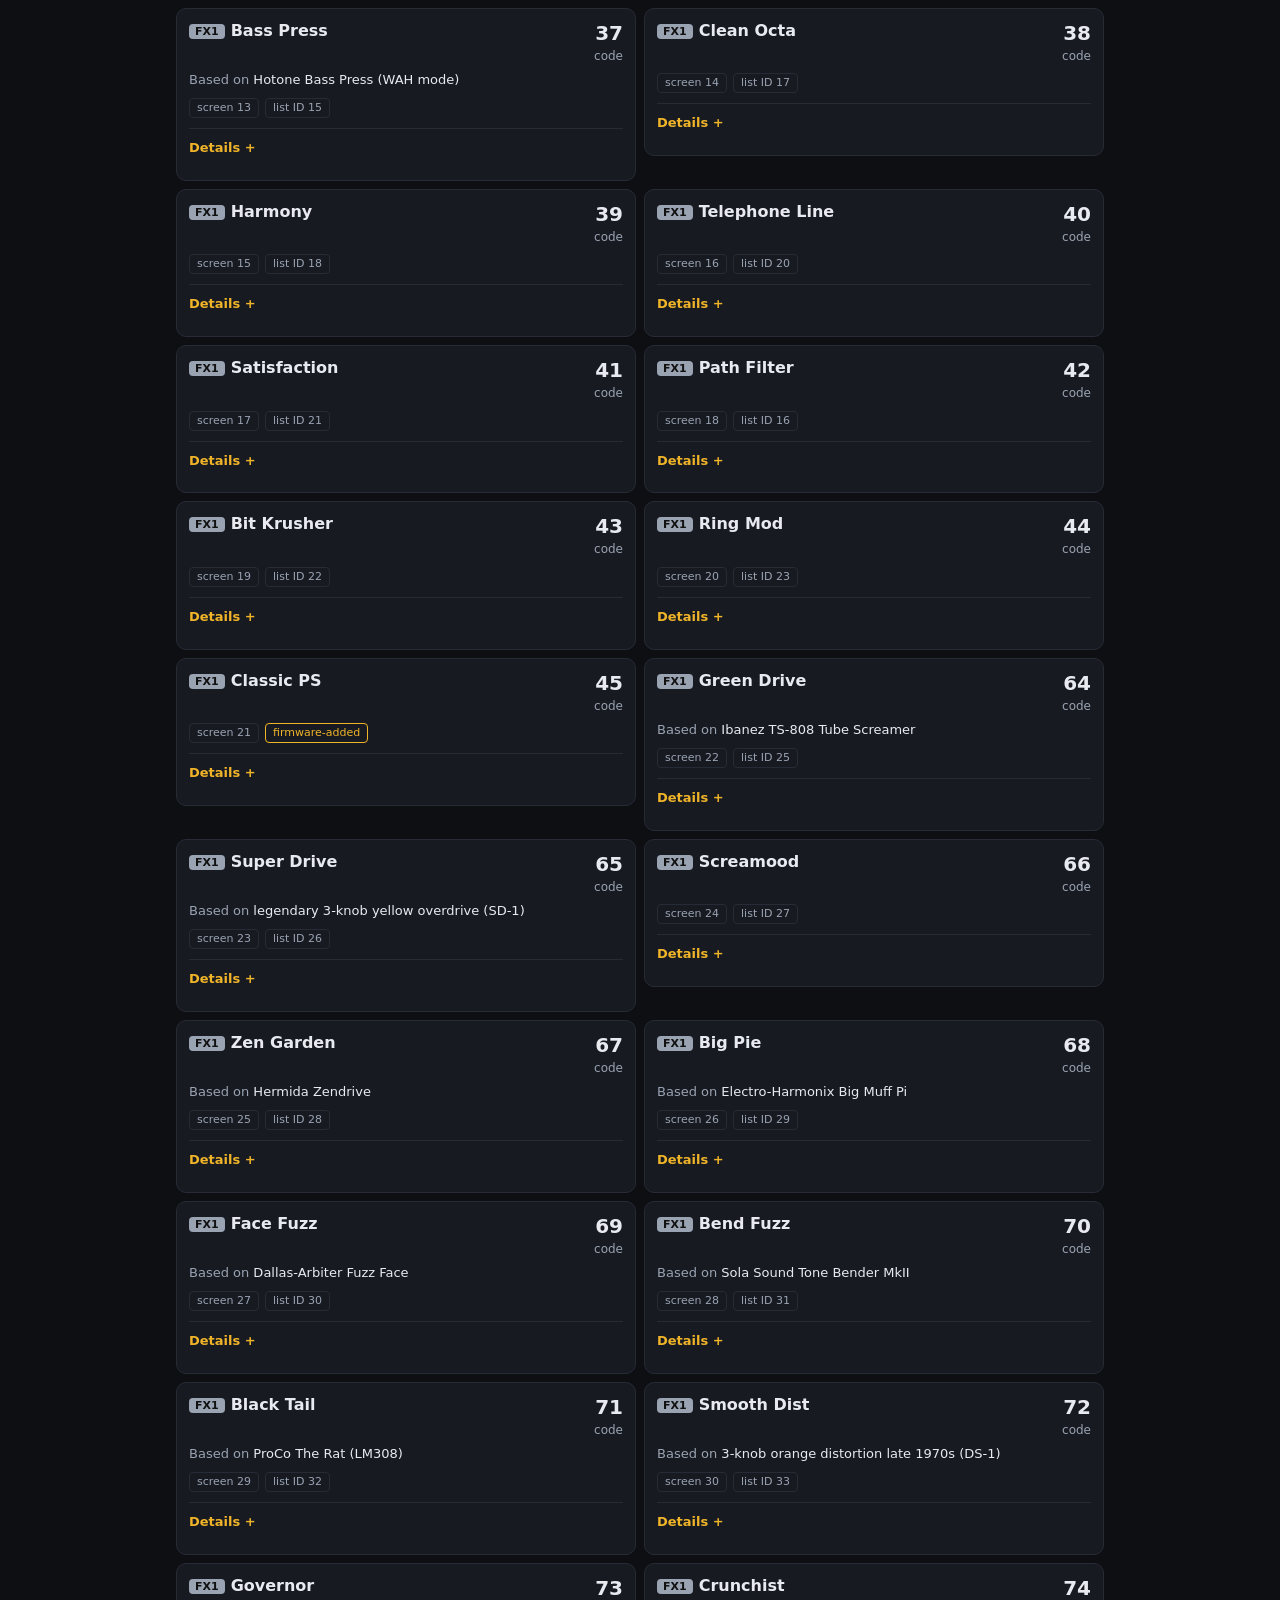
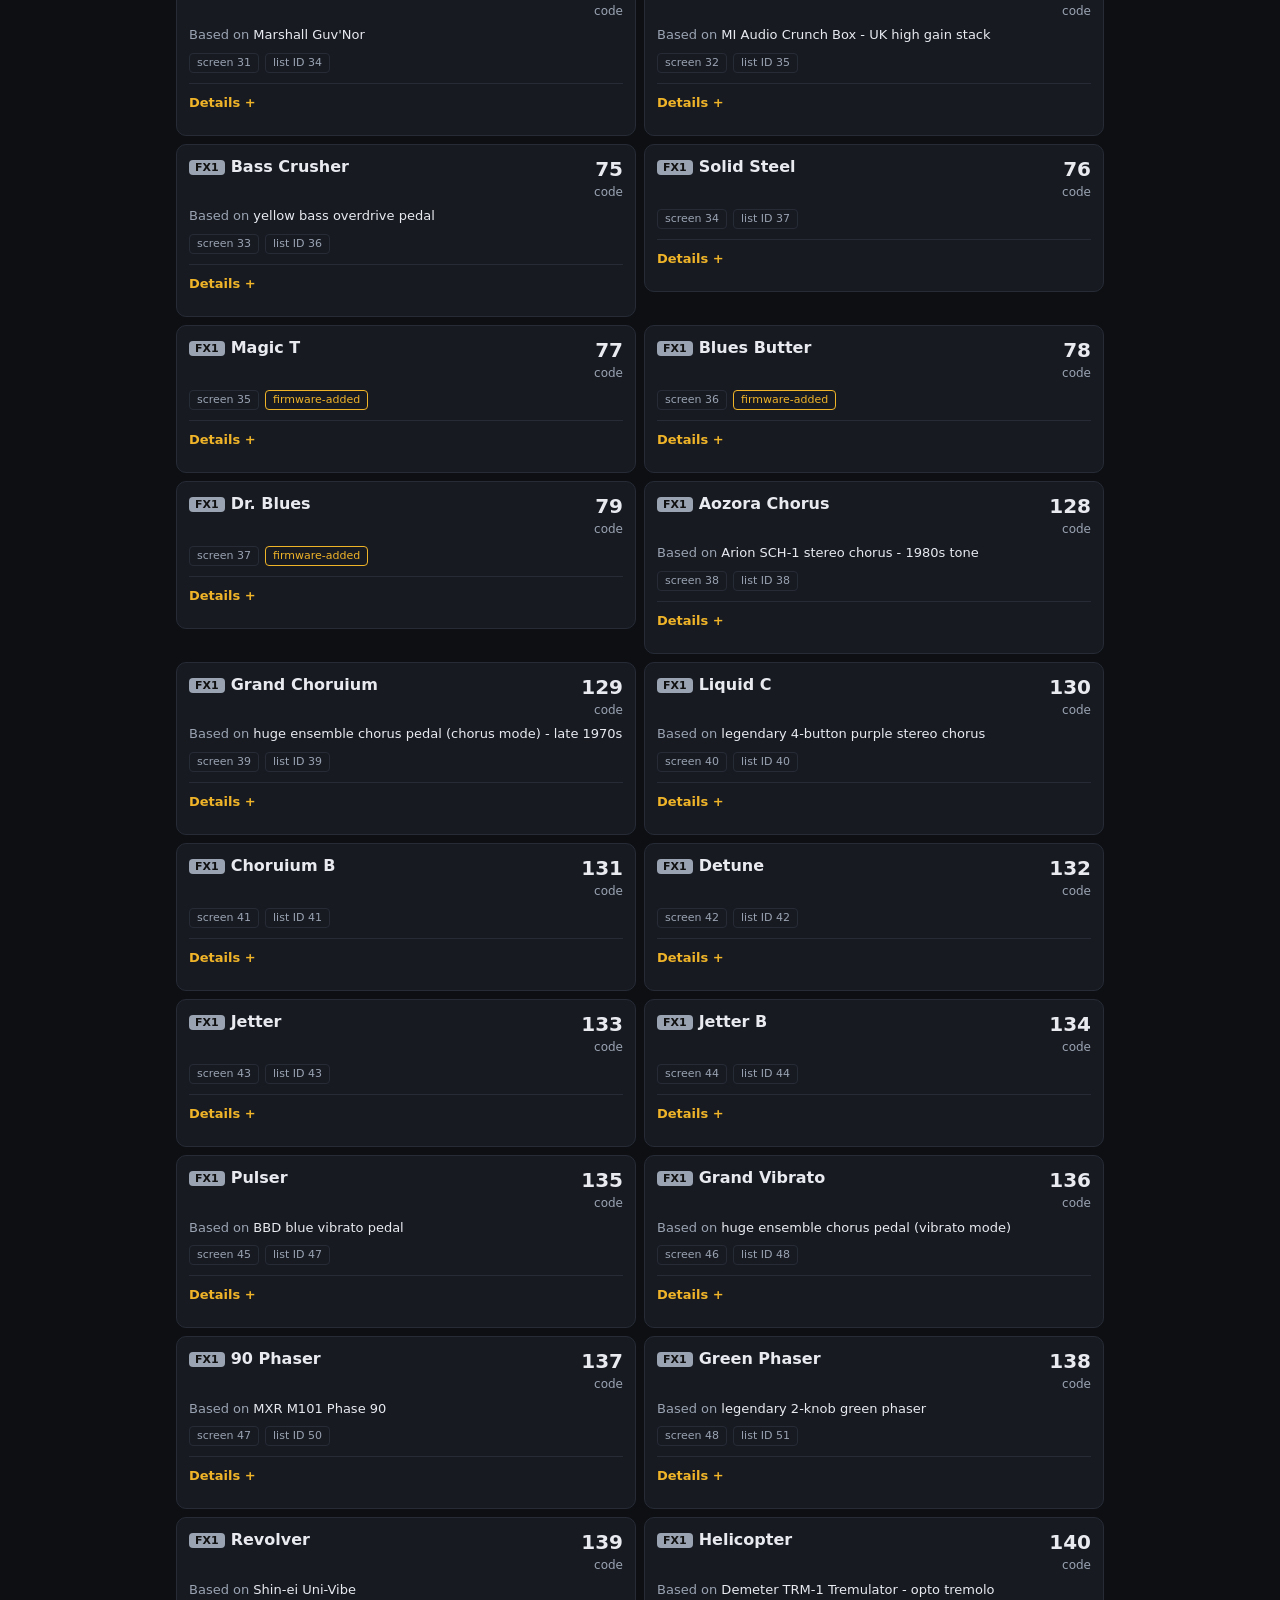
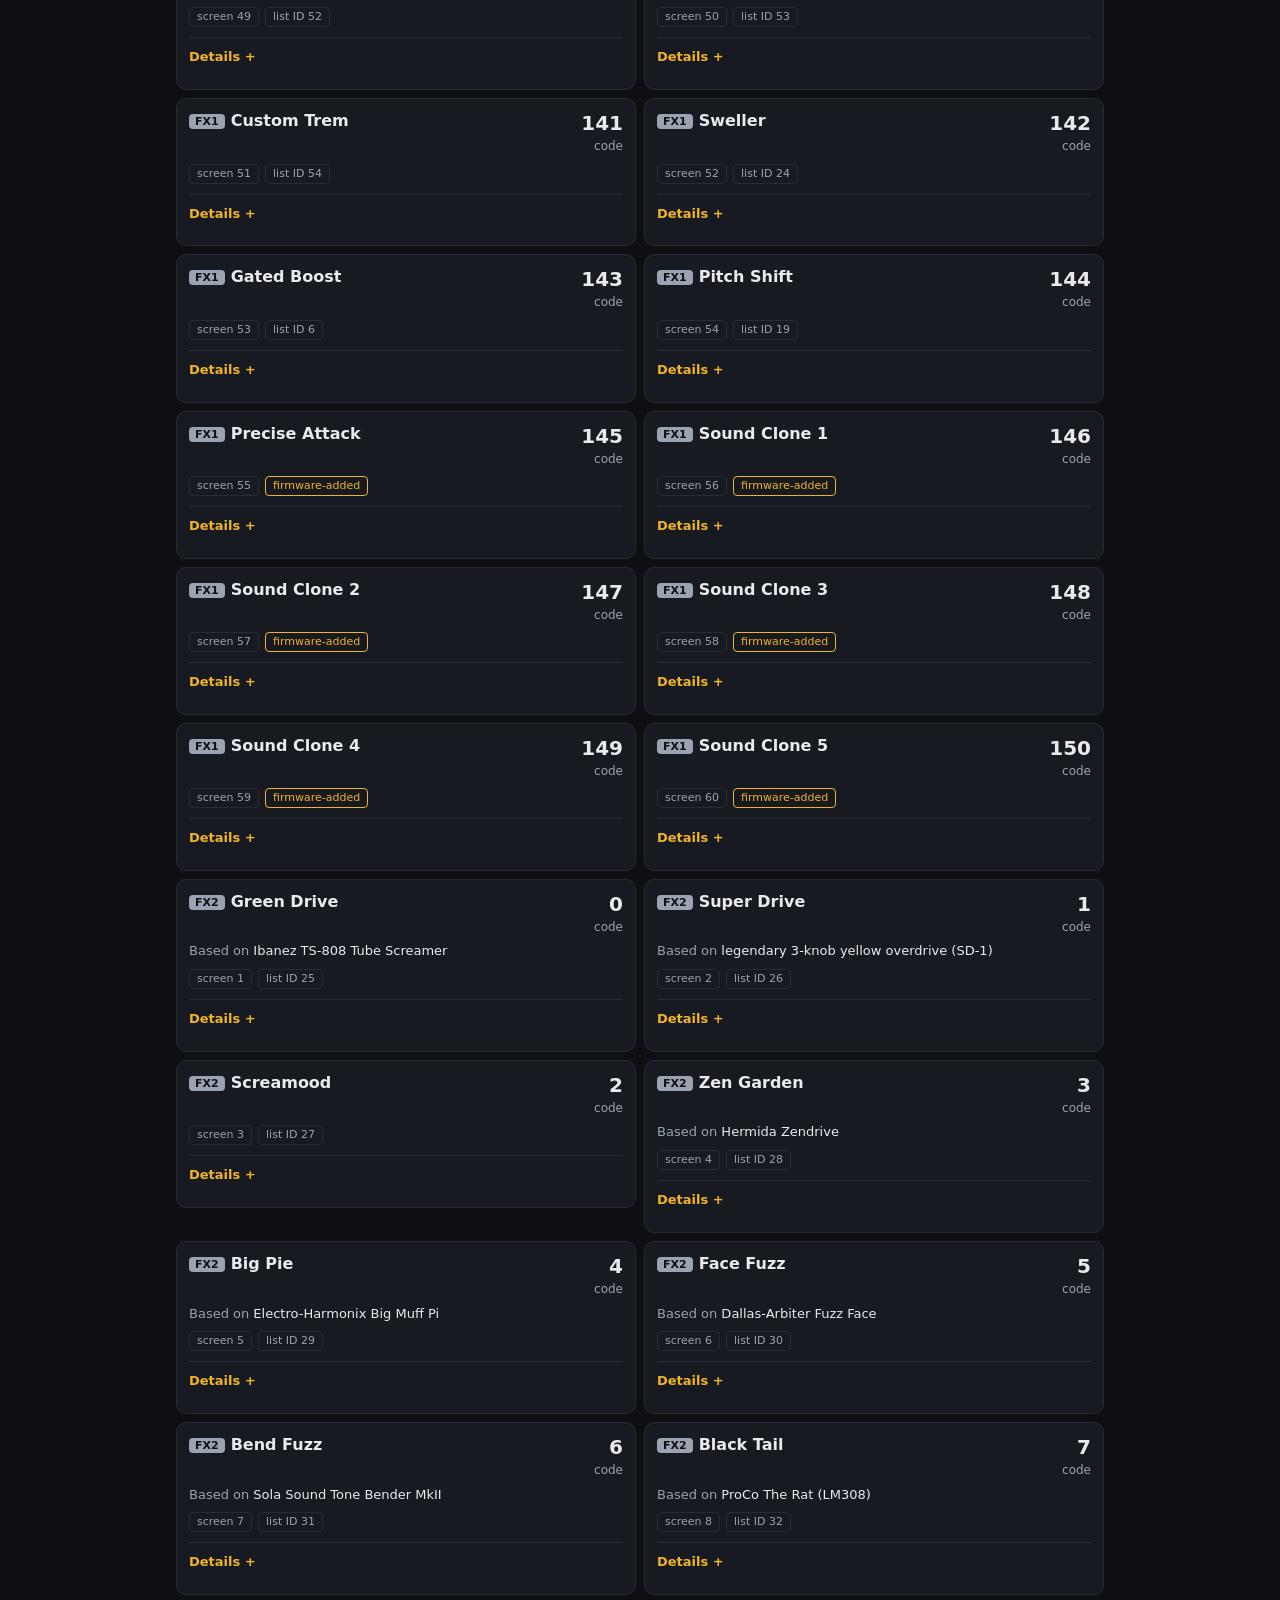
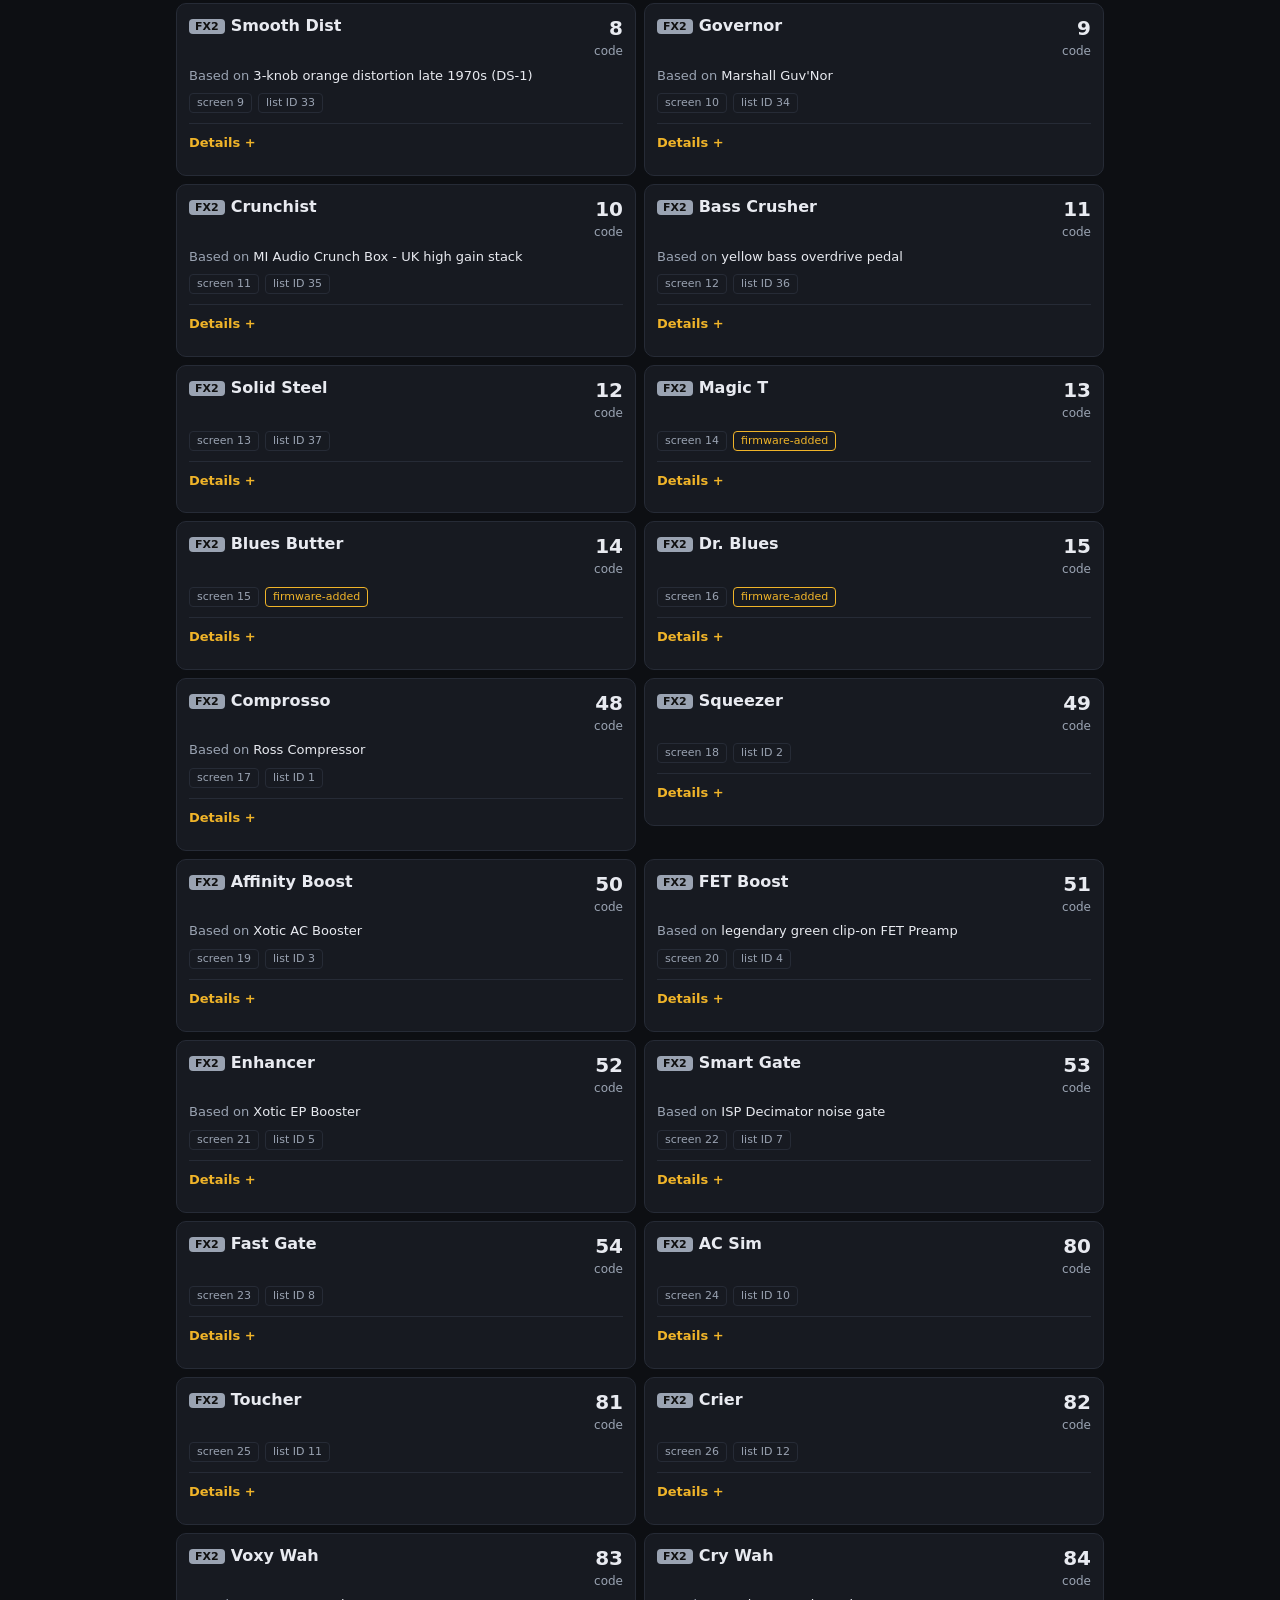
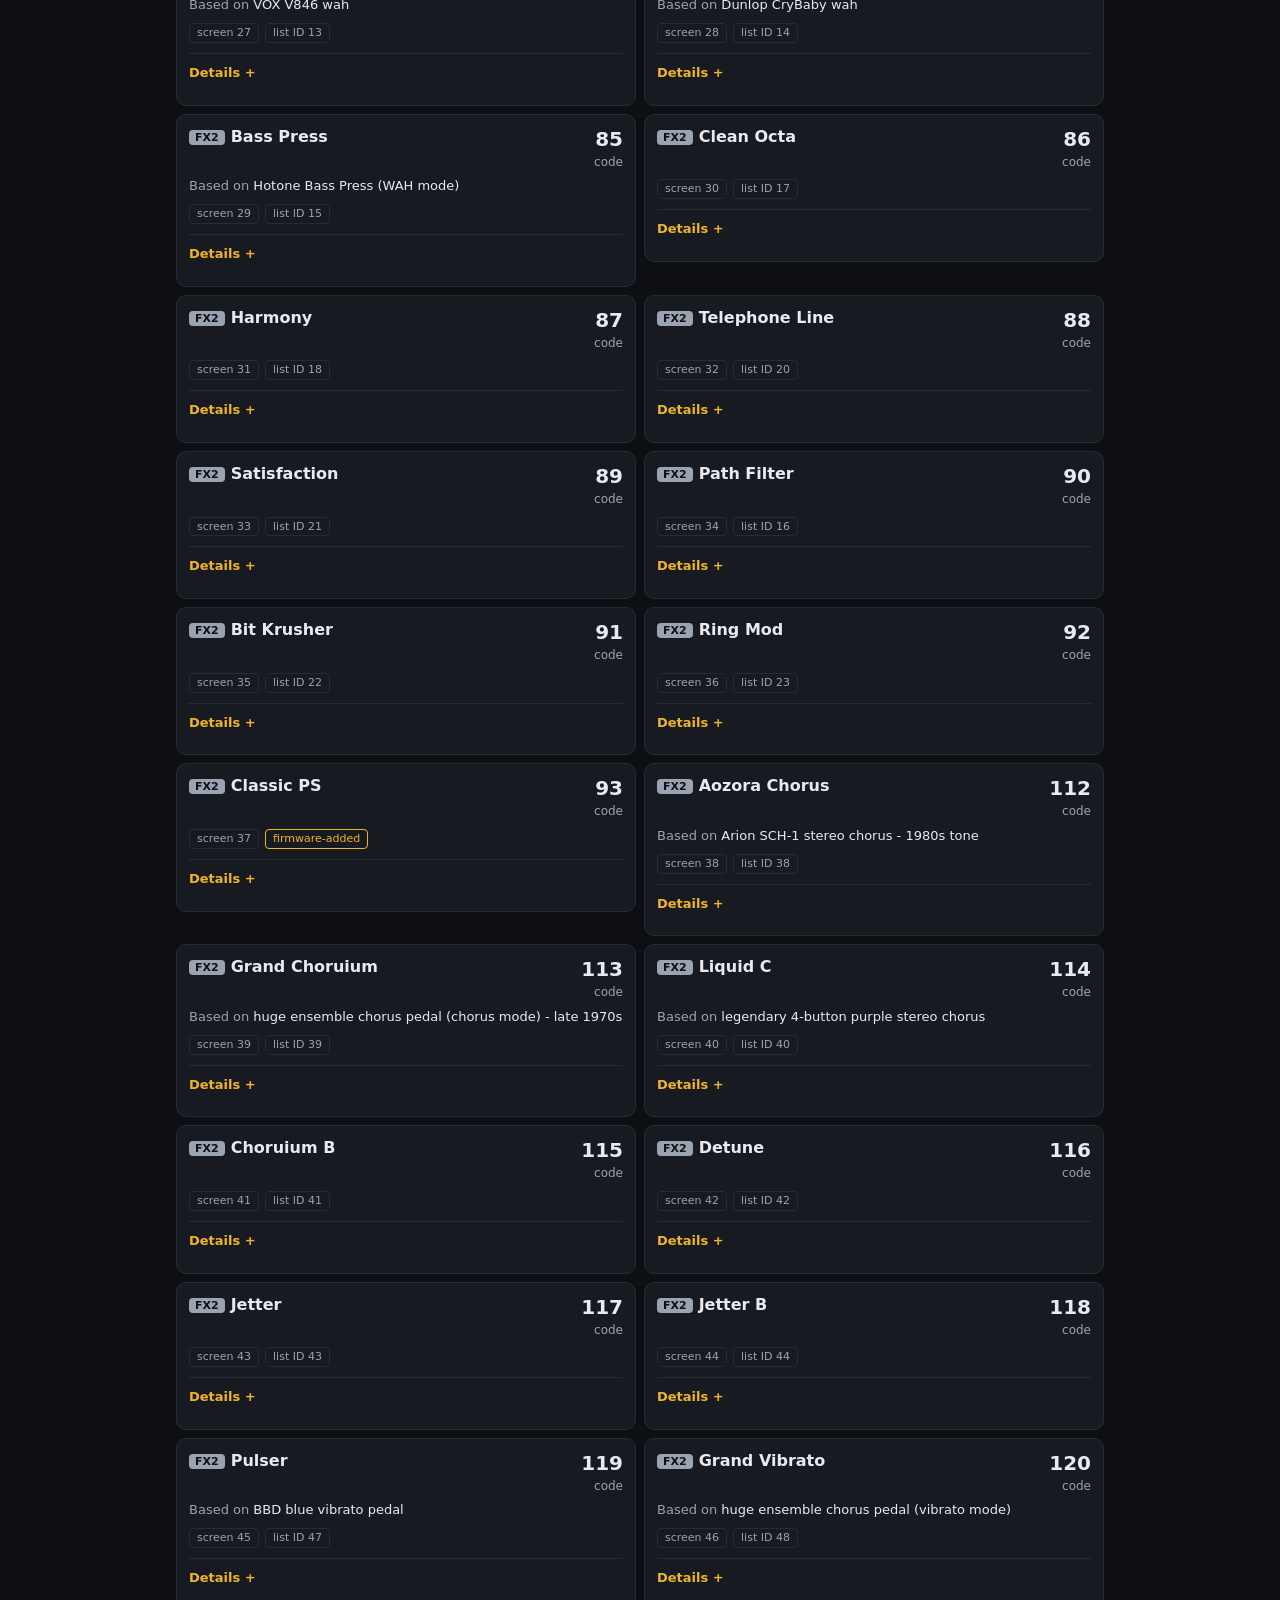
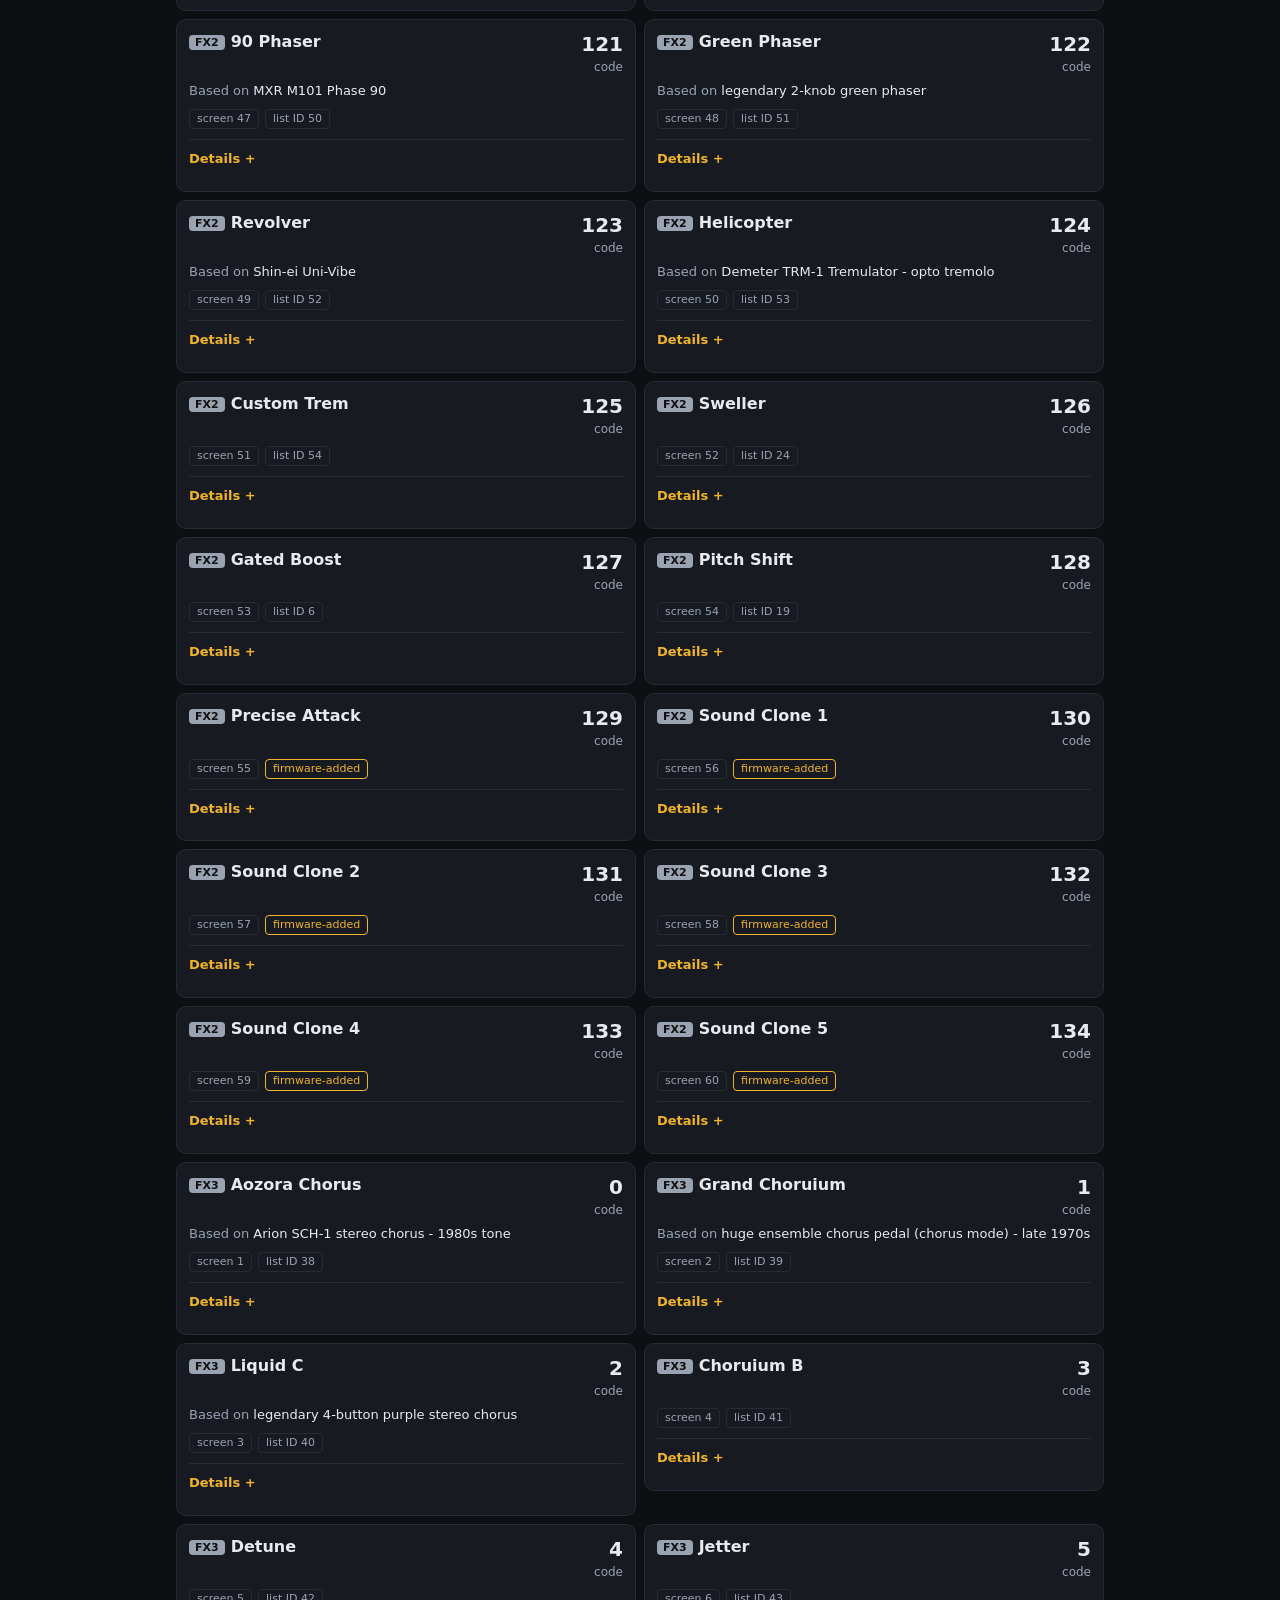
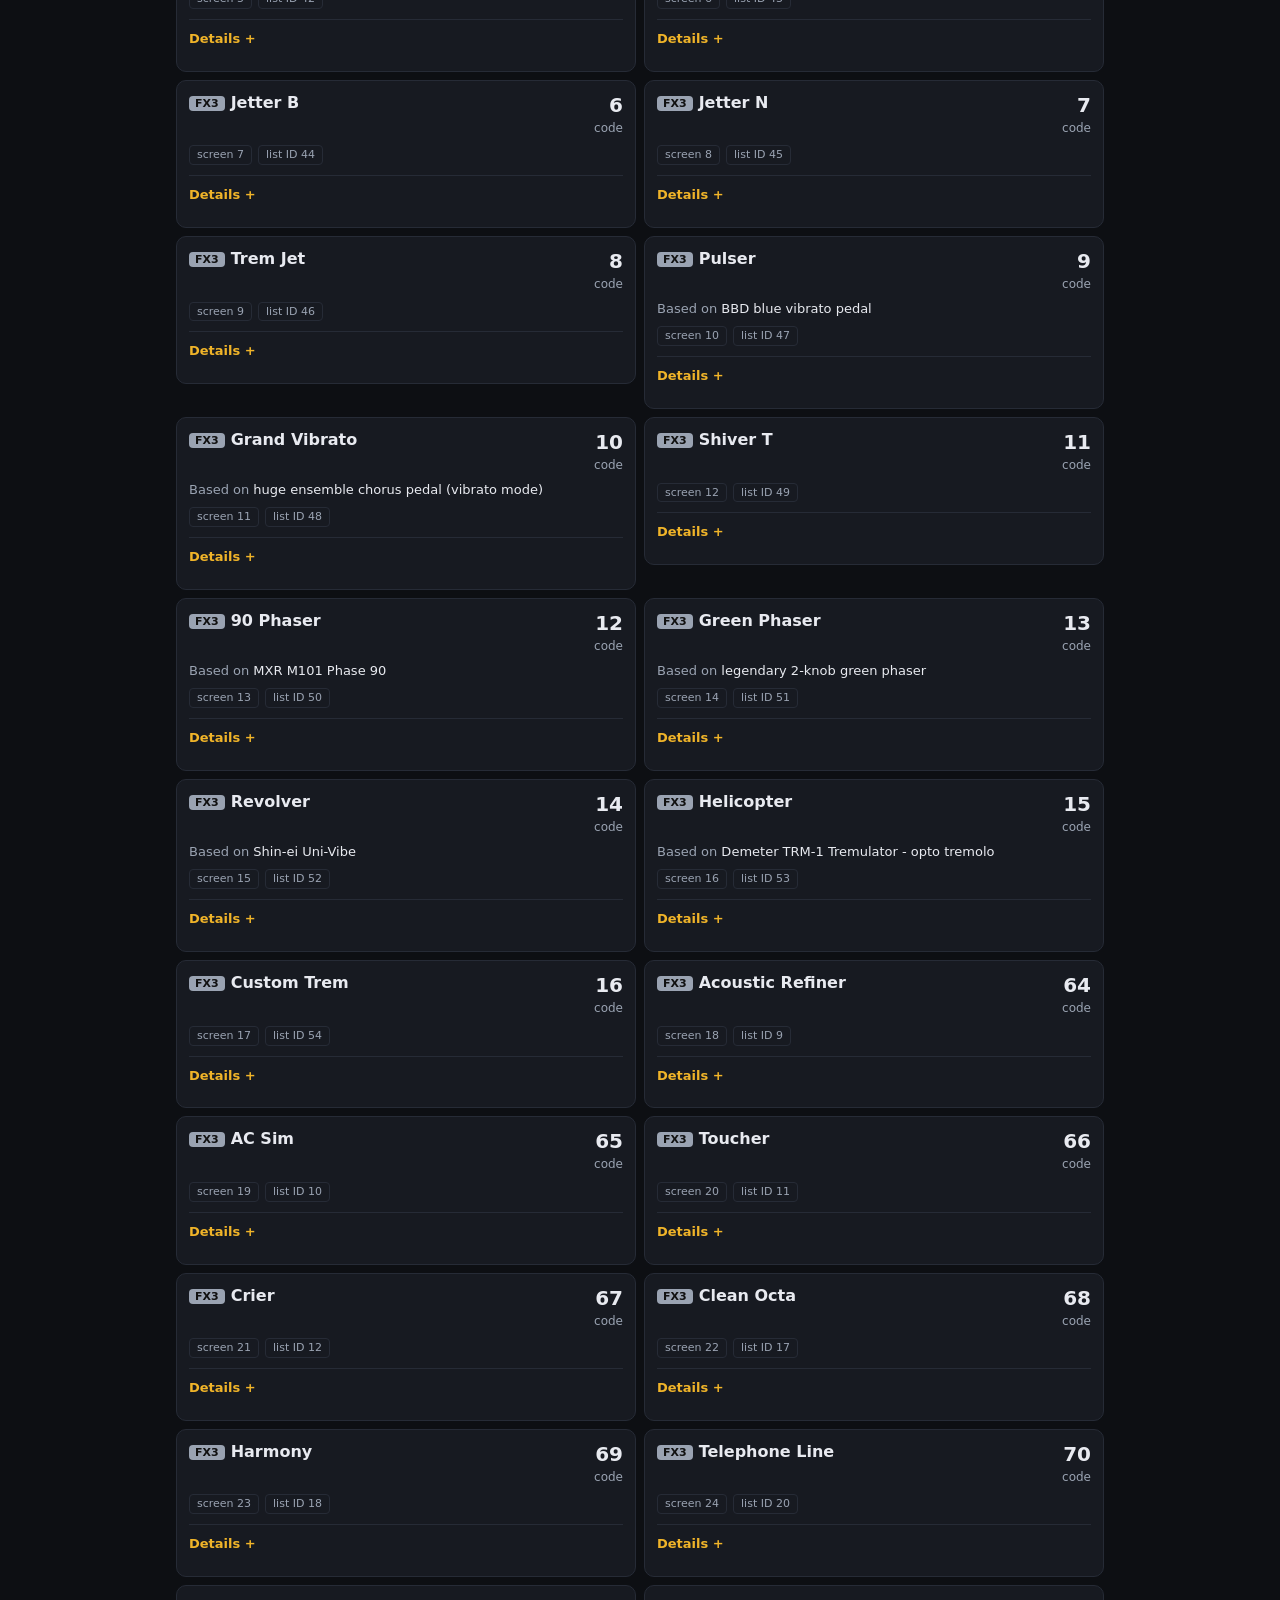
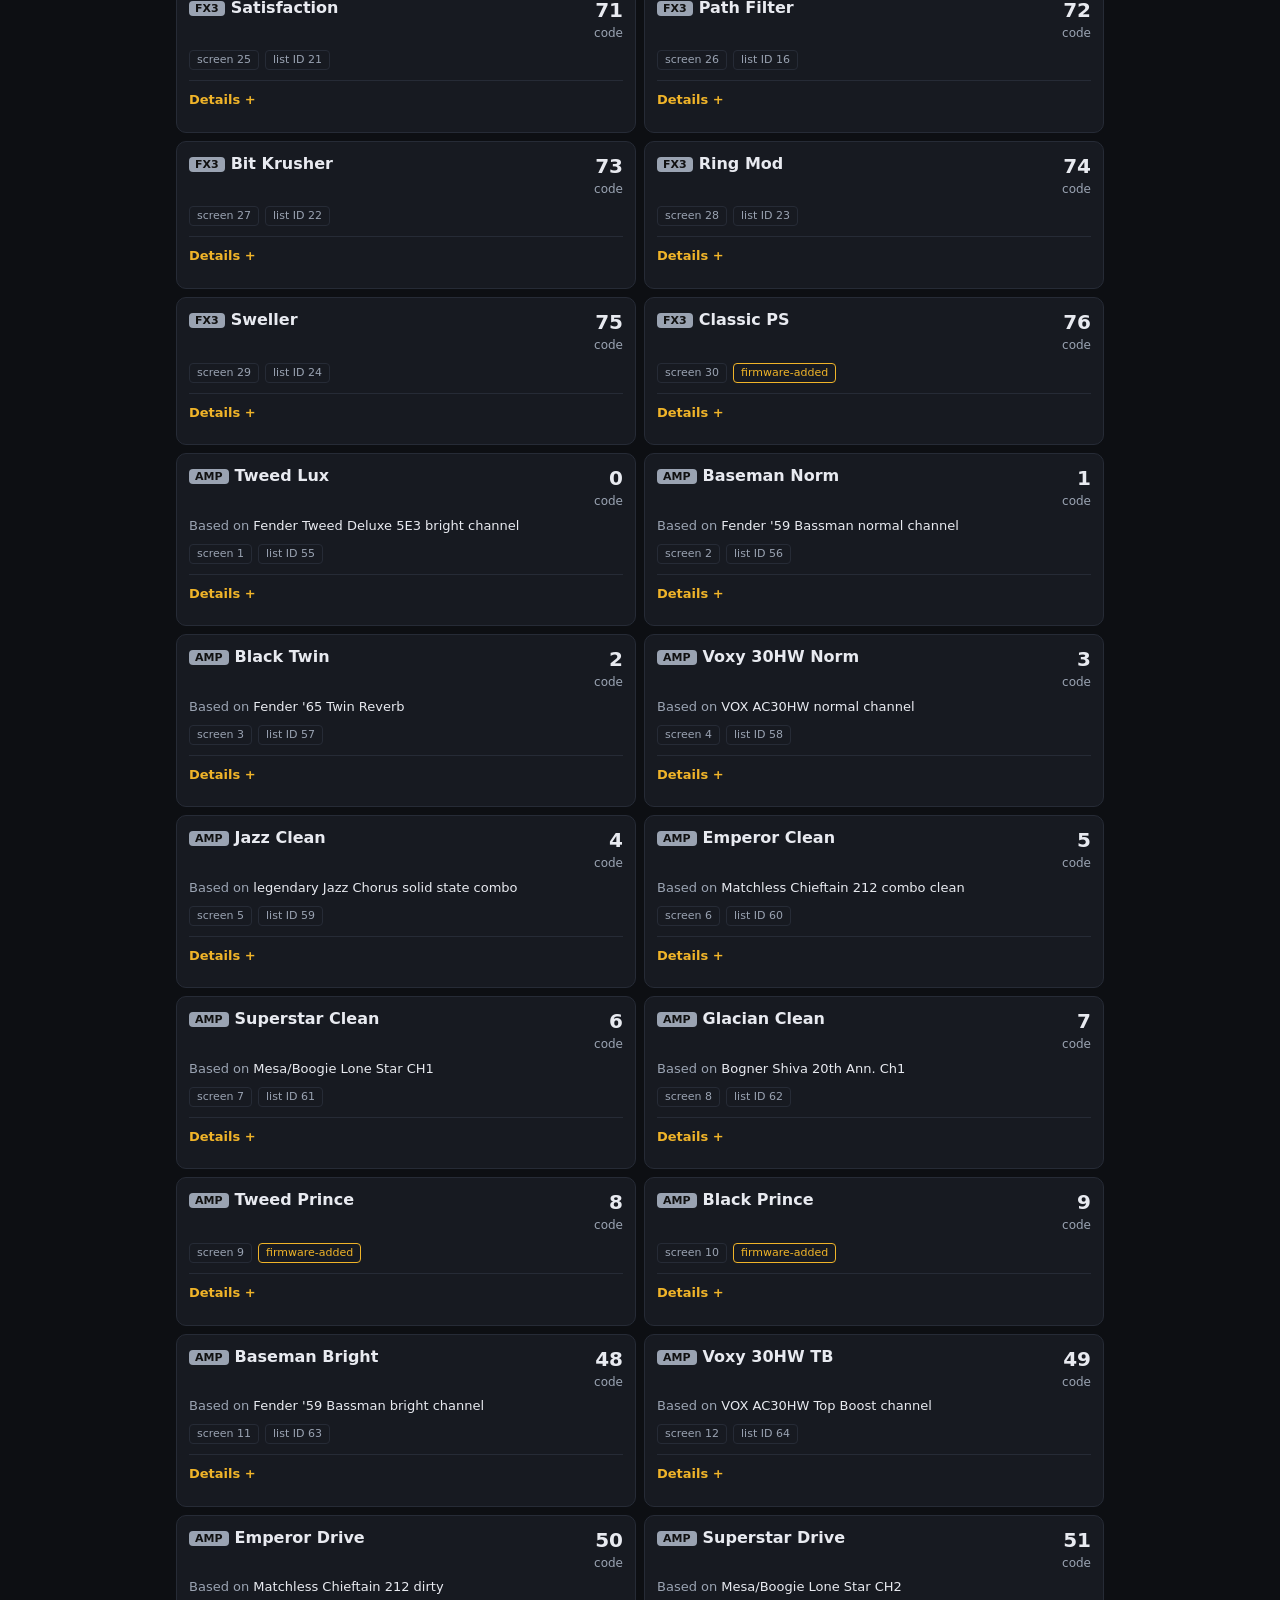
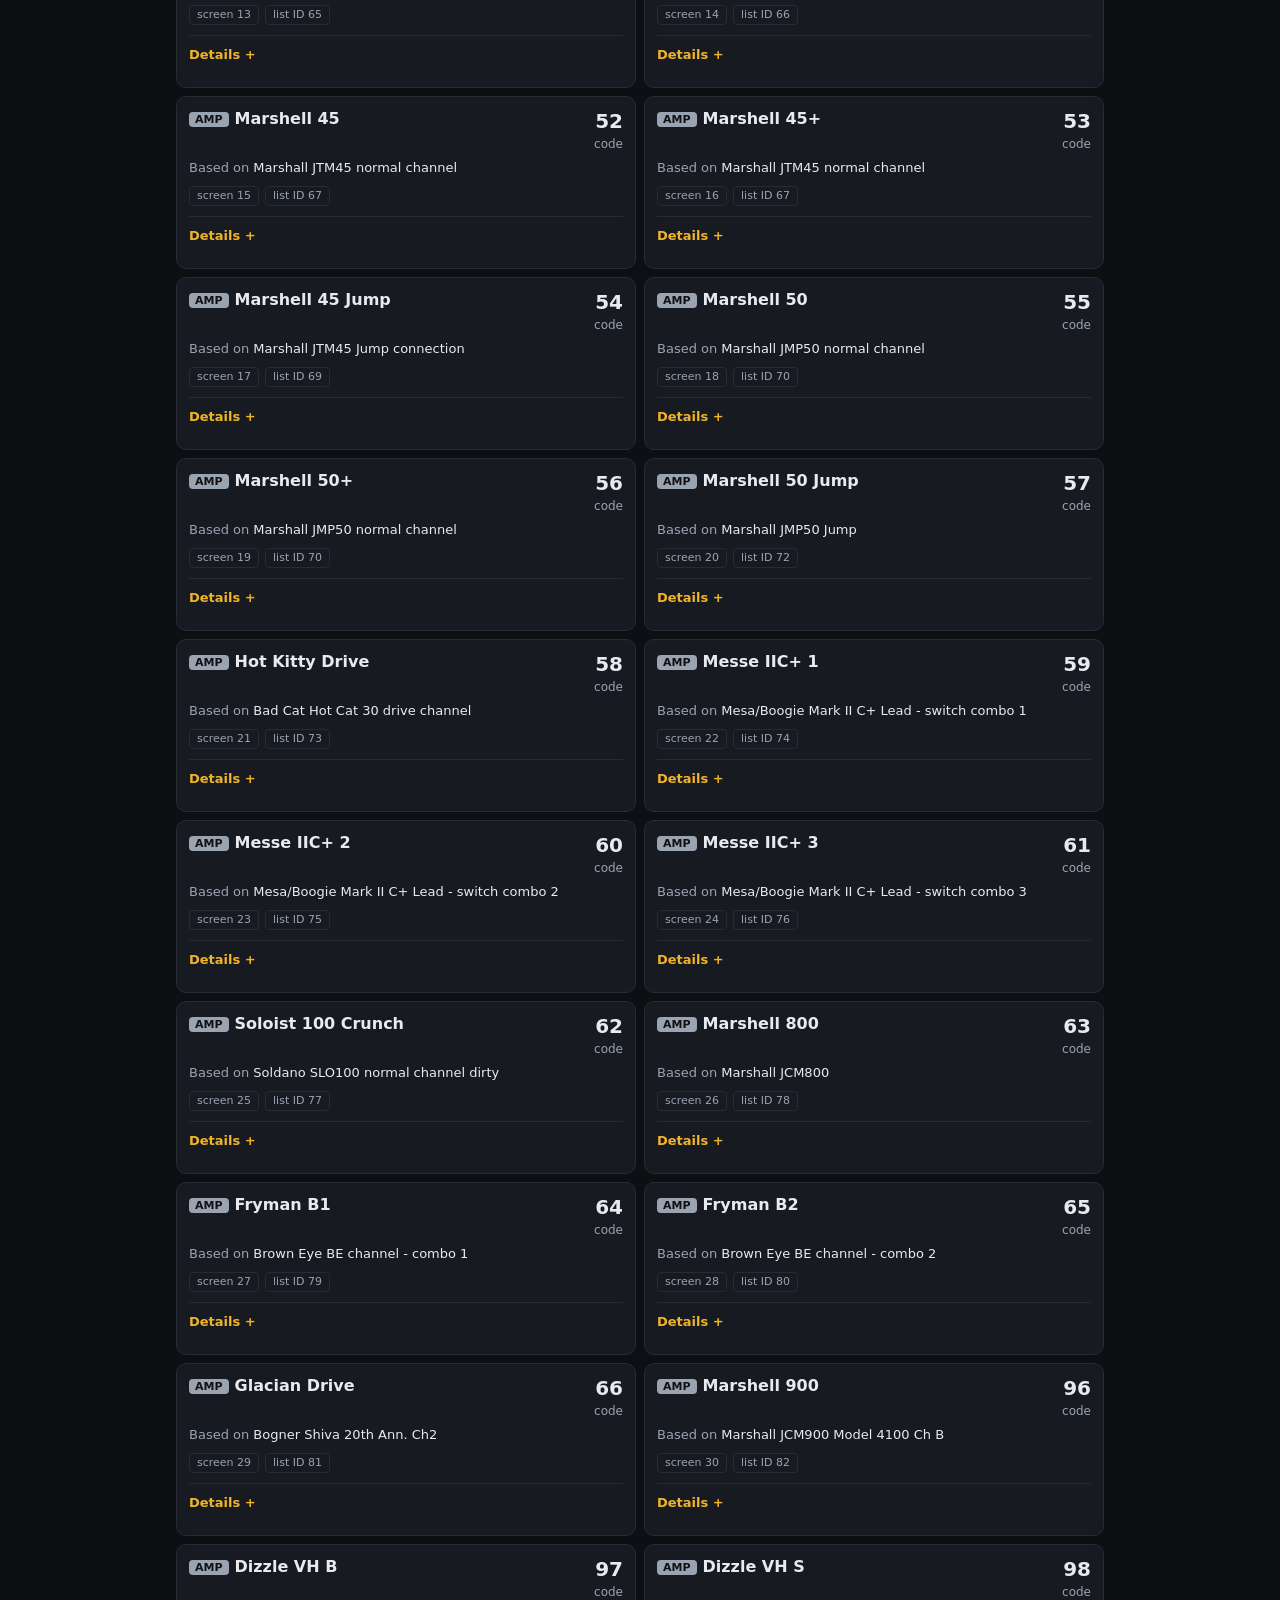
==== commit 3894b232: "v2.9.0: favorites, block copy, backup and restore, .prst import, FX3 and NR write slots, merged para" ====
--- a/site/index.html
+++ b/site/index.html
@@ -19,6 +19,7 @@
 .chips{display:flex;flex-wrap:wrap;gap:6px;margin-bottom:8px}
 .chip{border:1px solid var(--line);background:var(--panel);color:var(--text);border-radius:999px;padding:5px 11px;font:inherit;font-size:13px;cursor:pointer}
 .chip[aria-pressed=true]{background:var(--acc);color:#111;border-color:var(--acc)}
+.chips[hidden]{display:none}
 .chip small{color:var(--mute);margin-left:4px}
 .chip[aria-pressed=true] small{color:#333}
 .opts{display:flex;flex-wrap:wrap;gap:14px;color:var(--mute);font-size:13px;margin:6px 0 12px}
@@ -72,6 +73,7 @@
 @media(min-width:720px){.list{grid-template-columns:1fr 1fr}}
 @media(max-width:380px){.card{grid-template-columns:1fr}.codebox{text-align:left}}
 </style>
+<link rel="stylesheet" href="bridge.css">
 </head>
 <body>
 <div class="top"><div class="wrap">
@@ -80,37 +82,35 @@
 <p class="lede">Every model on firmware V2.2, with the code the pedal stores for it and the real-world gear it is based on.</p>
 <ul class="stats" id="stats"><li><b>317</b>models</li><li><b>9</b>blocks</li><li><b>V2.2</b>firmware</li></ul>
 <div class="btns"><a class="btn pri" href="models.json">models.json</a><a class="btn" href="https://github.com/dhrandy/ampero-bridge">GitHub</a></div>
-<p class="note">Unofficial and not affiliated with Hotone. Codes are labeled by how well they are verified.</p>
+<p class="note">Every code was read from a real pedal on firmware V2.2. Unofficial and not affiliated with Hotone.</p>
 </div></div>
 <div class="wrap">
+<div id="view-models" class="pane">
 <details><summary>How to read this</summary>
 <dl>
 <dt>Screen</dt><dd>position in the editor's list for that block, starting at 1.</dd>
 <dt>Code</dt><dd>the number stored in the preset record for the model. FX1, FX2 and FX3 use different codes even for the same name.</dd>
-<dt>pedal-proven</dt><dd>code read from the record on a real pedal with that model selected.</dd>
-<dt>inferred</dt><dd>sits between two codes that were read, in an unbroken run of the list; not read itself.</dd>
-<dt>Codes without a tag</dt><dd>follow from the list order and a rule that held everywhere it was checked (FX2 codes come from scrolling the list). Treat them as likely, and read a record back before relying on one. Only the green pedal-proven tag means a read-back on a real pedal.</dd>
-<dt>Dash</dt><dd>the code has not been read yet.</dd>
 <dt>firmware-added</dt><dd>in the editor's list, not in the manufacturer's effect list.</dd>
 <dt>Details</dt><dd>short notes in our own words about the real-world gear. General background, not measurements.</dd>
 </dl></details>
 <input id="q" type="search" placeholder="Search, e.g. tube screamer" autocomplete="off" autocapitalize="off" spellcheck="false" aria-label="Search models">
 <div class="chips" id="chips" role="group" aria-label="Filter by block"></div>
+<div class="chips styles" id="styles" role="group" aria-label="Filter by style" hidden></div>
 <div class="opts">
-<label><input type="checkbox" id="proven"> pedal-proven only</label>
 <label><input type="checkbox" id="added"> firmware-added only</label>
 </div>
 <div id="count" aria-live="polite"></div>
 <div class="list" id="list"></div>
+</div>
 <footer>
-Beta. Not affiliated with or endorsed by Hotone. Product and brand names belong to their owners and appear only to say which real-world gear a model is based on. Codes without a pedal-proven tag can be wrong, so read a record back before relying on one. MIT licensed, copyright dhrandy.
+Beta. Not affiliated with or endorsed by Hotone. Product and brand names belong to their owners and appear only to say which real-world gear a model is based on. MIT licensed, copyright dhrandy.
 </footer>
 </div>
+<script src="bridge.js"></script>
 <script>
 (function(){
-var data=null,all=[],block='ALL';
+var data=null,all=[],block='ALL',style='',info={};
 var $=function(i){return document.getElementById(i)};
-var STAT={'pedal-proven':['pedal-proven','ok'],'scroll-derived':['scroll-derived','warn'],'inferred':['inferred','warn'],'list-order':['list order','warn'],'code-unknown':['code unknown','']};
 function norm(s){return (s||'').toLowerCase().replace(/[^a-z0-9 ]+/g,' ').replace(/\s+/g,' ').trim()}
 function subseq(q,t){var i=0;for(var j=0;j<t.length&&i<q.length;j++)if(t[j]===q[i])i++;return i===q.length}
 function lev(a,b,max){if(Math.abs(a.length-b.length)>max)return max+1;var p=[],i,j;for(j=0;j<=b.length;j++)p[j]=j;for(i=1;i<=a.length;i++){var c=[i],mn=i;for(j=1;j<=b.length;j++){c[j]=Math.min(p[j]+1,c[j-1]+1,p[j-1]+(a[i-1]===b[j-1]?0:1));if(c[j]<mn)mn=c[j]}if(mn>max)return max+1;p=c}return p[b.length]}
@@ -130,36 +130,68 @@
   else if(t.length>=4){var a=tri(t),b=m._t,c=0,n=0;for(var x in a){n++;if(b[x])c++}if(n&&c/n>=.6)best=10}
   if(!best)return 0;s+=best}
  return s}
+var AMPT={'Cleans':['Tweed Lux','Baseman Norm','Black Twin','Voxy 30HW Norm','Jazz Clean','Emperor Clean','Superstar Clean','Glacian Clean'],
+'Edge of breakup':['Baseman Bright','Voxy 30HW TB','Emperor Drive','Hot Kitty Drive','Superstar Drive','Glacian Drive'],
+'Crunch':['Marshell 45','Marshell 45+','Marshell 45 Jump','Marshell 50','Marshell 50+','Marshell 50 Jump','Marshell 800','Fryman B1','Fryman B2'],
+'Mid gain':['Messe IIC+ 1','Messe IIC+ 2','Messe IIC+ 3','Soloist 100 Crunch','Marshell 900'],
+'High gain':['Dizzle VH B','Dizzle VH S','Engle Saga 1','Fryman HB','Fryman HB+','Soloist 100 Lead','Messe IV Lead 1','Messe IV Lead 2','Messe IV Lead 3','Tangerine R100','Boger XT Blue M'],
+'Metal & djent':['Eddie 51','Engle Saga 2','Rector Dual V','Rector Dual M','Dizzle VH+ B','Dizzle VH+ S'],
+'Bass':['Alchemy Pre','Ampage Classic','Ampage Flip','Voxy Bass','Messe Bass 400'],
+'Acoustic':['Acoustic Preamp 1','Acoustic Preamp 2']};
+var FXT={'Drive':['Overdrive','Fuzz/Dist','Distortion','Bass Drive','Boost','Saturation'],'Dynamics':['Dynamic','Gate','Swell'],'Modulation':['Chorus','Flanger','Flanger/Trem','Vibrato','Phaser','Uni-Vibe','Tremolo','Ring Mod'],'Filter & wah':['Filter','Wah'],'Pitch':['Octave/Pitch'],'Lo-fi':['Lo-Fi','Bit Crusher'],'Acoustic':['Acoustic']};
+var CABA=['Dreadnought 1','Dreadnought 2','Orchestal','Jumbo','Hum Bird','Auditorium','Classical','Mandolin','Fretless Bass','Double Bass'];
+function styleOf(m){
+ var b=m.block,k,t;
+ if(b==='AMP'){for(k in AMPT)if(AMPT[k].indexOf(m.name)>=0)return k;return ''}
+ if(b==='FX1'||b==='FX2'||b==='FX3'){for(k in FXT)if(FXT[k].indexOf(m.category)>=0)return k;return ''}
+ if(b==='DLY'||b==='RVB'||b==='EQ')return m.category||'';
+ if(b==='CAB'){if(CABA.indexOf(m.name)>=0)return 'Acoustic sim';t=/(\d+)x(\d+)/.exec(m.name);return t?t[0]:''}
+ return ''}
+function styleOrder(b){if(b==='AMP')return Object.keys(AMPT);if(b==='FX1'||b==='FX2'||b==='FX3')return Object.keys(FXT);return null}
+function drawStyles(){
+ var el=$('styles');el.innerHTML='';
+ if(block==='ALL'){el.hidden=true;return}
+ var cnt={},order=[];all.forEach(function(m){if(m.block===block&&m._s){if(!cnt[m._s]){cnt[m._s]=0;order.push(m._s)}cnt[m._s]++}});
+ var o=styleOrder(block);if(o)order=o.filter(function(x){return cnt[x]});else order.sort(function(a,b){return a.localeCompare(b,undefined,{numeric:true})});
+ if(!order.length){el.hidden=true;return}
+ el.hidden=false;
+ [''].concat(order).forEach(function(x){var b=document.createElement('button');b.className='chip';b.type='button';b.setAttribute('aria-pressed',x===style);b.innerHTML=(x||'All styles')+(x?'<small>'+cnt[x]+'</small>':'');b.onclick=function(){style=x;render()};el.appendChild(b)})}
 function build(){
  data.blocks.forEach(function(b){b.models.forEach(function(m){
-  m.block=b.block;m._n=norm(m.name);m._ba=norm(m.based_on);
-  m._h=norm([m.block,m.name,m.based_on,m.category,m.status,m.firmware_added?'firmware added':'',m.renamed,m.caveat,m.notes?[m.notes.tone,m.notes.known_for,m.notes.tip].join(' '):''].join(' '));
+  m.block=b.block;m._s=styleOf(m);m._i=(info.models||{})[b.block+':'+m.code];m._n=norm(m.name);m._ba=norm(m.based_on);
+  m._h=norm([m.block,m.name,m.based_on,m.category,m.firmware_added?'firmware added':'',m.renamed,m.caveat,m.notes?[m.notes.tone,m.notes.known_for,m.notes.tip].join(' '):''].join(' '));
   m._t=tri(m._n);m._w=m._h.split(' ');all.push(m)})});
  var chips=$('chips');
- function chip(id,label,n){var b=document.createElement('button');b.className='chip';b.type='button';b.setAttribute('aria-pressed',id===block);b.innerHTML=label+'<small>'+n+'</small>';b.onclick=function(){block=id;render()};b.dataset.id=id;chips.appendChild(b)}
+ function chip(id,label,n){var b=document.createElement('button');b.className='chip';b.type='button';b.setAttribute('aria-pressed',id===block);b.innerHTML=label+'<small>'+n+'</small>';b.onclick=function(){block=id;style='';render()};b.dataset.id=id;chips.appendChild(b)}
  chip('ALL','All',all.length);data.blocks.forEach(function(b){chip(b.block,b.block,b.count)});
  render()}
 function esc(s){return String(s).replace(/[&<>"]/g,function(c){return {'&':'&amp;','<':'&lt;','>':'&gt;','"':'&quot;'}[c]})}
 function card(m){
  var known=!(m.code===null||m.code===undefined);
- var h='<div class="card"><div><span class="blk">'+esc(m.block)+'</span><span class="name">'+esc(m.name)+'</span></div>'+
- '<div class="codebox">'+(known?'<div class="code">'+esc(m.code)+'</div><div class="sub">code</div>':'<div class="code dim">\u2013</div>')+'</div>';
+ var star=window.AmperoBridge?AmperoBridge.modelStarHtml(m):'';
+ var h='<div class="card'+(star?' has-star':'')+'"><div><span class="blk">'+esc(m.block)+'</span><span class="name">'+esc(m.name)+'</span></div>'+
+ '<div class="codebox">'+(known?'<div class="code">'+esc(m.code)+'</div><div class="sub">code</div>':'<div class="code dim">\u2013</div>')+'</div>'+star;
  if(m.based_on)h+='<div class="based"><span>Based on</span> '+esc(m.based_on)+'</div>';
  h+='<div class="meta">';
- if(m.status==='pedal-proven')h+='<span class="tag ok">pedal-proven</span>';
  h+='<span class="tag">screen '+m.screen+'</span>';
  if(m.id)h+='<span class="tag">list ID '+m.id+'</span>';
  if(m.firmware_added)h+='<span class="tag new">firmware-added</span>';
  if(m.renamed)h+='<span class="tag">'+esc(m.renamed)+'</span>';
  h+='</div>';
  if(m.caveat)h+='<div class="based"><span>Heads up</span> '+esc(m.caveat)+'</div>';
- if(m.notes){h+='<details class="exp"><summary>Details</summary><dl><dt>Tone</dt><dd>'+esc(m.notes.tone)+'</dd><dt>Known for</dt><dd>'+esc(m.notes.known_for)+'</dd><dt>Worth knowing</dt><dd>'+esc(m.notes.tip)+'</dd></dl></details>'}
+ if(window.AmperoBridge&&!AmperoBridge.detailsOn())return h+'</div>';
+ var i=m._i,rows='';
+ if(m.notes)rows+='<dt>Tone</dt><dd>'+esc(m.notes.tone)+'</dd><dt>Known for</dt><dd>'+esc(m.notes.known_for)+'</dd><dt>Worth knowing</dt><dd>'+esc(m.notes.tip)+'</dd>';
+ if(i)[['what','What it is'],['behavior','How it behaves'],['character','Character'],['era','Era'],['power','Tubes and power'],['cab','Cab'],['controls','Controls'],['players','Used by']].forEach(function(f){if(i[f[0]])rows+='<dt>'+f[1]+'</dt><dd>'+esc(i[f[0]])+'</dd>'});
+ if(rows)h+='<details class="exp"><summary>Details</summary><dl>'+rows+'</dl></details>';
+ else if(m.block==='AMP')h+='<div class="based"><span>More specs coming</span></div>';
  return h+'</div>'}
 function render(){
+ drawStyles();
  [].forEach.call($('chips').children,function(c){c.setAttribute('aria-pressed',c.dataset.id===block)});
  var qraw=$('q').value,q=norm(qraw),qt=q?q.split(' '):[];
- var pr=$('proven').checked,ad=$('added').checked;
- var res=all.filter(function(m){return (block==='ALL'||m.block===block)&&(!pr||m.status==='pedal-proven')&&(!ad||m.firmware_added)});
+ var ad=$('added').checked;
+ var res=all.filter(function(m){return (block==='ALL'||m.block===block)&&(!style||m._s===style)&&(!ad||m.firmware_added)&&(!window.AmperoBridge||AmperoBridge.modelPasses(m))});
  if(q){res=res.map(function(m){return [score(m,q,qt),m]}).filter(function(x){return x[0]>0}).sort(function(a,b){return b[0]-a[0]}).map(function(x){return x[1]})}
  $('count').textContent=res.length+' of '+all.length+' models';
  $('list').innerHTML=res.length?res.slice(0,400).map(card).join(''):'<div class="empty">No match.</div>';
@@ -168,8 +200,9 @@
  var h=decodeURIComponent((location.hash||'').slice(1)).split('/');
  if(h[0]&&h[0]!=='ALL')block=h[0];if(h[1])$('q').value=h.slice(1).join('/');
  var t;$('q').addEventListener('input',function(){clearTimeout(t);t=setTimeout(render,80)});
- $('proven').onchange=render;$('added').onchange=render;
- fetch('models.json').then(function(r){return r.json()}).then(function(d){data=d;build()}).catch(function(){$('list').innerHTML='<div class="empty">Could not load models.json.</div>'})}
+ $('added').onchange=render;
+ if(window.AmperoBridge)AmperoBridge.start({rerender:function(){if(data)render()}});
+ fetch('models.json').then(function(r){return r.json()}).then(function(d){data=d;if(window.AmperoBridge)AmperoBridge.setModels(d);return fetch('info.json').then(function(r){return r.ok?r.json():{}}).catch(function(){return {}})}).then(function(i){info=i||{};build()}).catch(function(){$('list').innerHTML='<div class="empty">Could not load models.json.</div>'})}
 init();
 })();
 </script>
--- a/site/bridge.css
+++ b/site/bridge.css
@@ -0,0 +1,53 @@
+/* Bridge panel: settings, presets, block copy, backup and import. Loaded after the page's own styles. */
+.gear{margin-left:auto;display:inline-flex;align-items:center;gap:6px;min-height:44px;padding:0 12px;border:1px solid var(--line);border-radius:8px;background:var(--panel);color:var(--text);font:inherit;font-size:13px;letter-spacing:0;text-transform:none;font-weight:600;cursor:pointer}
+.gear:hover,.gear:focus-visible{border-color:var(--acc);outline:none}
+.gear .dot{width:8px;height:8px;border-radius:50%;background:#4a5262}
+.gear .dot.on{background:var(--ok)}
+.tabs{display:flex;gap:6px;margin:14px 0 4px;border-bottom:1px solid var(--line)}
+.tab{min-height:44px;padding:0 16px;border:0;border-bottom:3px solid transparent;background:none;color:var(--mute);font:inherit;font-weight:600;cursor:pointer}
+.tab[aria-selected=true]{color:var(--text);border-bottom-color:var(--acc)}
+.tabs[hidden],.pane[hidden]{display:none}
+.star{min-width:44px;min-height:44px;margin:-8px -10px -8px 0;border:0;background:none;color:var(--mute);font-size:24px;line-height:1;cursor:pointer;border-radius:8px}
+.star[aria-pressed=true]{color:var(--acc)}
+.star:focus-visible{outline:2px solid var(--acc)}
+.card.has-star{grid-template-columns:1fr auto auto}
+.sect{margin:18px 0 8px;font-size:12px;letter-spacing:.1em;text-transform:uppercase;color:var(--mute);font-weight:700}
+.panel{background:var(--panel);border:1px solid var(--line);border-radius:10px;padding:12px;margin-bottom:10px}
+.panel p{margin:0 0 10px;color:var(--mute);font-size:13px}
+.row{display:flex;flex-wrap:wrap;gap:8px;align-items:center}
+.pbtn{min-height:44px;padding:0 14px;border:1px solid var(--line);border-radius:8px;background:var(--panel);color:var(--text);font:inherit;font-size:14px;font-weight:600;cursor:pointer}
+.pbtn.pri{background:var(--acc);border-color:var(--acc);color:#111}
+.pbtn.danger{border-color:#d9534f;color:#ff8f8b}
+.pbtn:disabled{opacity:.45;cursor:default}
+.pbtn:focus-visible{outline:2px solid var(--acc);outline-offset:2px}
+.patch{display:grid;grid-template-columns:auto 1fr auto auto;gap:4px 10px;align-items:center;background:var(--panel);border:1px solid var(--line);border-radius:10px;padding:8px 10px;margin-bottom:8px}
+.patch .lbl{font-weight:700;font-variant-numeric:tabular-nums;min-width:48px}
+.patch .nm{overflow:hidden;text-overflow:ellipsis;white-space:nowrap}
+.patch .pbtn{min-height:44px}
+.msg{font-size:13px;margin:8px 0;color:var(--mute)}
+.msg.bad{color:#ff8f8b}
+.msg.good{color:var(--ok)}
+.bar{height:8px;border-radius:4px;background:var(--line);overflow:hidden;margin:8px 0}
+.bar i{display:block;height:100%;background:var(--acc);width:0}
+dialog{width:min(560px,calc(100vw - 24px));max-height:calc(100dvh - 24px);padding:0;border:1px solid var(--line);border-radius:12px;background:var(--bg);color:var(--text)}
+dialog::backdrop{background:rgba(0,0,0,.65)}
+.dlg{padding:16px;display:grid;gap:10px}
+.dlg h2{margin:0;font-size:18px}
+.dlg label{display:grid;gap:4px;font-size:13px;color:var(--mute)}
+.dlg input[type=text],.dlg input[type=password],.dlg input[type=url],.dlg select{width:100%;min-height:44px;padding:0 12px;border:1px solid var(--line);border-radius:8px;background:var(--panel);color:var(--text);font:inherit;font-size:16px}
+.dlg input:focus-visible,.dlg select:focus-visible{outline:2px solid var(--acc);border-color:transparent}
+.chk{display:flex!important;grid-auto-flow:column;align-items:center;gap:10px!important;min-height:44px;color:var(--text)!important;font-size:14px!important}
+.chk input{width:22px;height:22px;flex:none}
+.chk small{display:block;color:var(--mute)}
+.list2{display:grid;gap:6px;margin:0;padding:0;list-style:none}
+.list2 li{border:1px solid var(--line);border-radius:8px;padding:6px 10px;background:var(--panel);font-size:13px}
+.list2 li b{color:var(--text)}
+.chipx{font-size:11px;border-radius:4px;padding:1px 7px;border:1px solid var(--line);color:var(--mute);margin-left:6px}
+.chipx.ok{color:var(--ok);border-color:var(--ok)}
+.chipx.warn{color:var(--warn);border-color:var(--warn)}
+.chipx.bad{color:#ff8f8b;border-color:#d9534f}
+.why{color:var(--warn);font-size:12px;display:block}
+.mono{font-family:ui-monospace,SFMono-Regular,Menlo,monospace}
+@media(max-width:560px){dialog{width:100vw;max-width:100vw;height:100dvh;max-height:100dvh;border-radius:0;border:0}.patch{grid-template-columns:auto 1fr auto}.patch .copy{grid-column:1/-1}}
+.list2 .mono{word-break:break-all}
+.chipx{white-space:nowrap;display:inline-block}
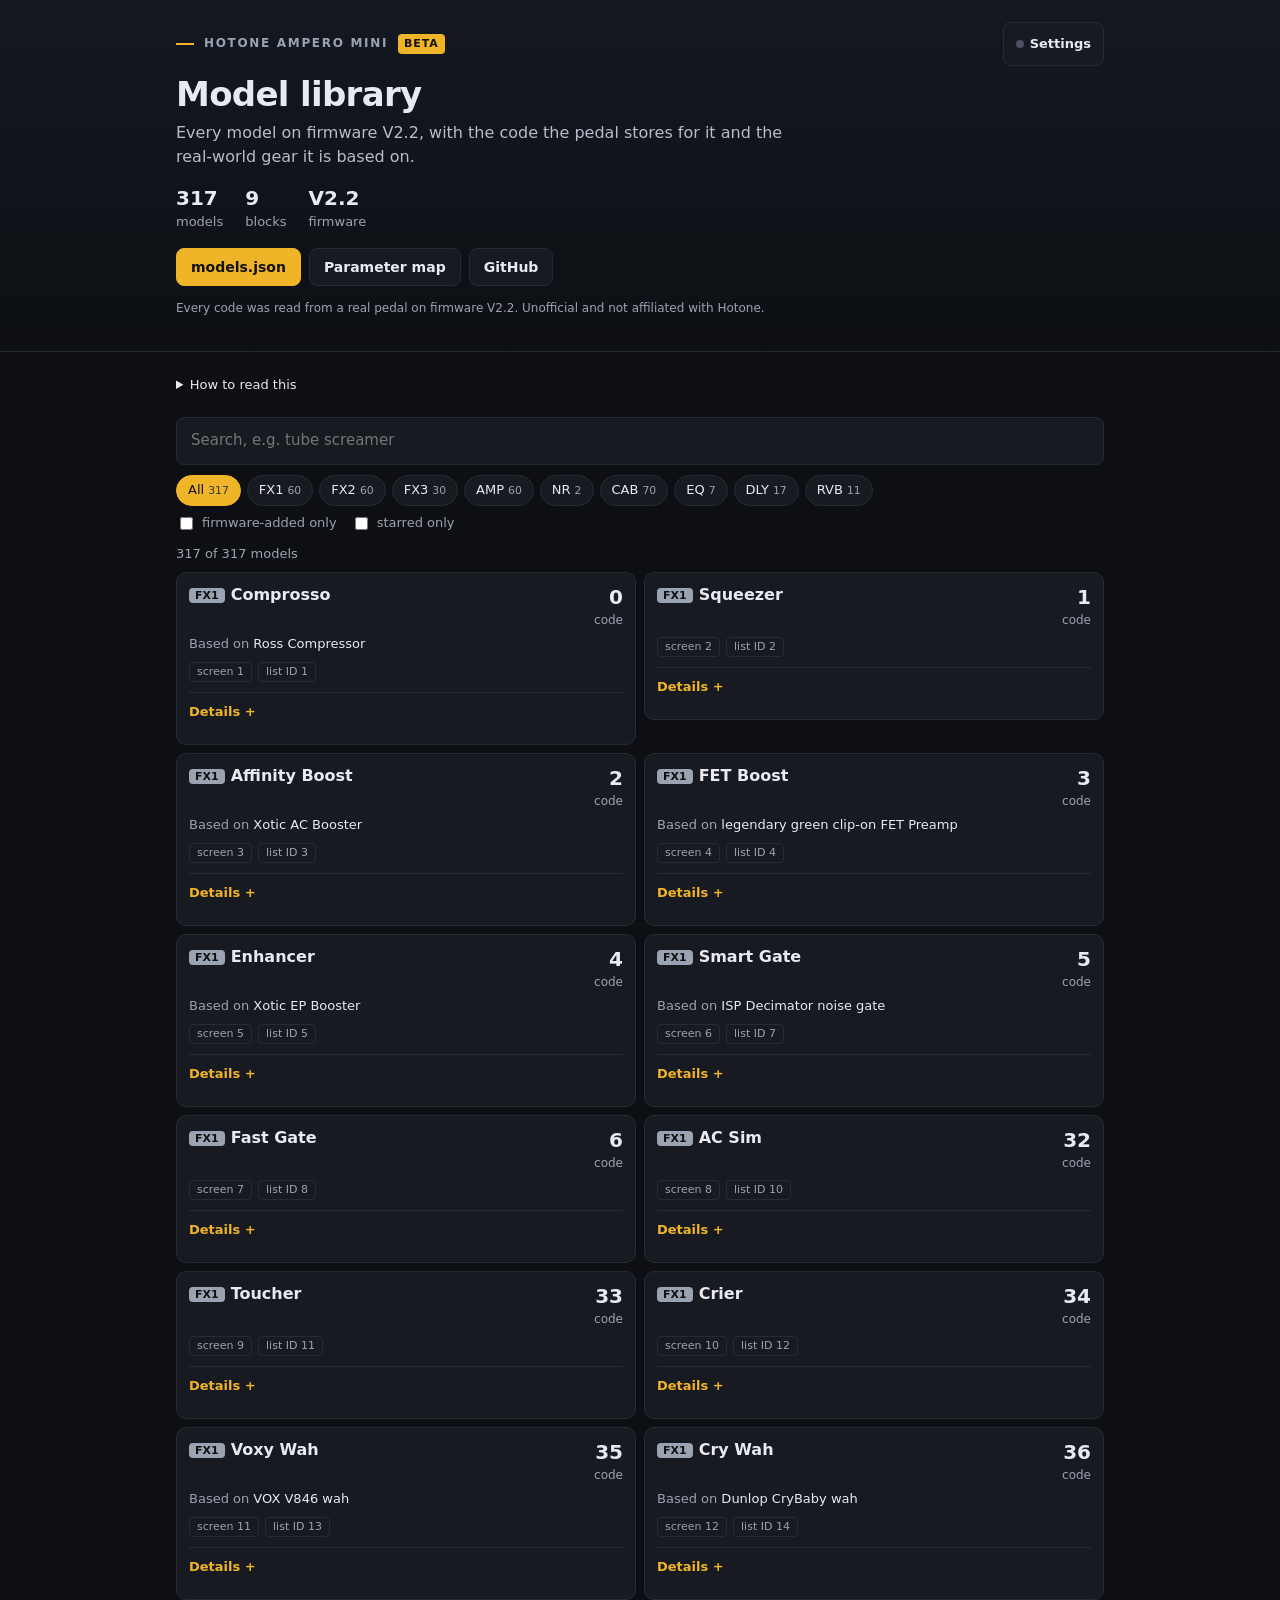
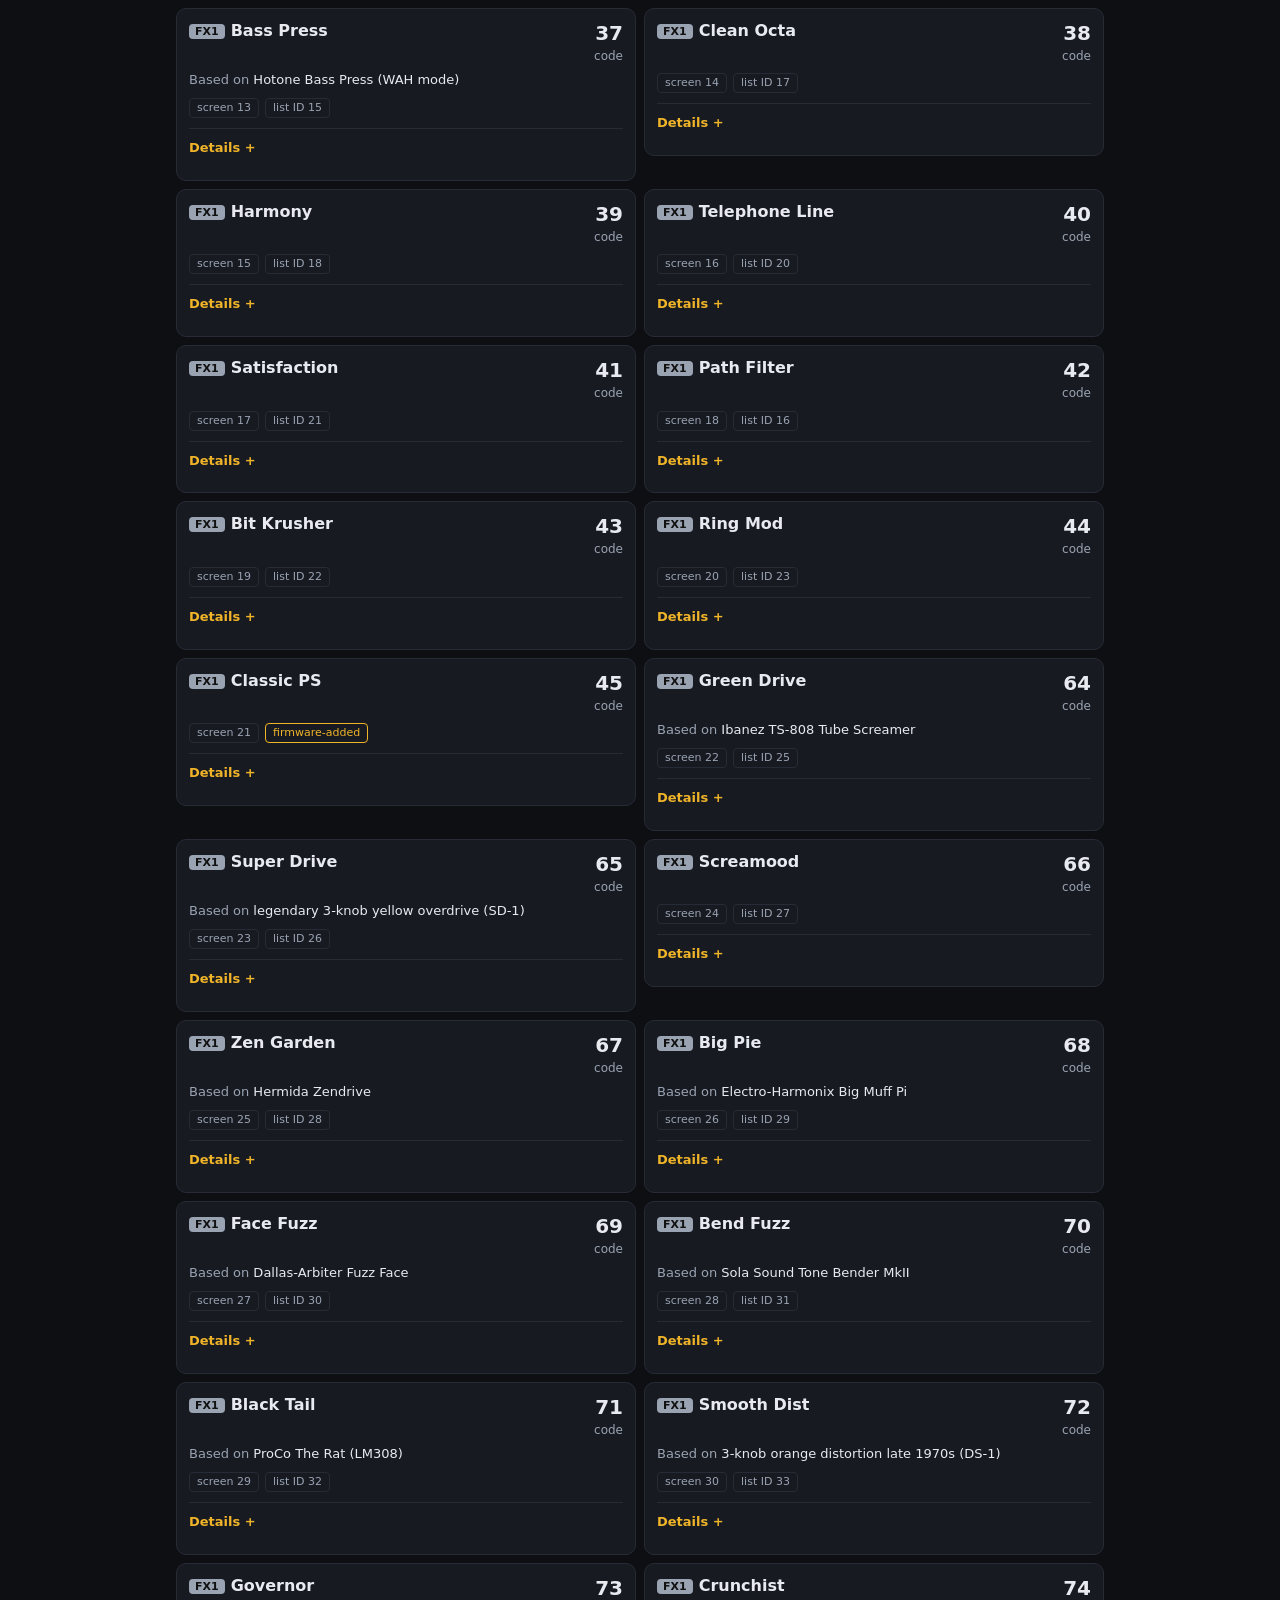
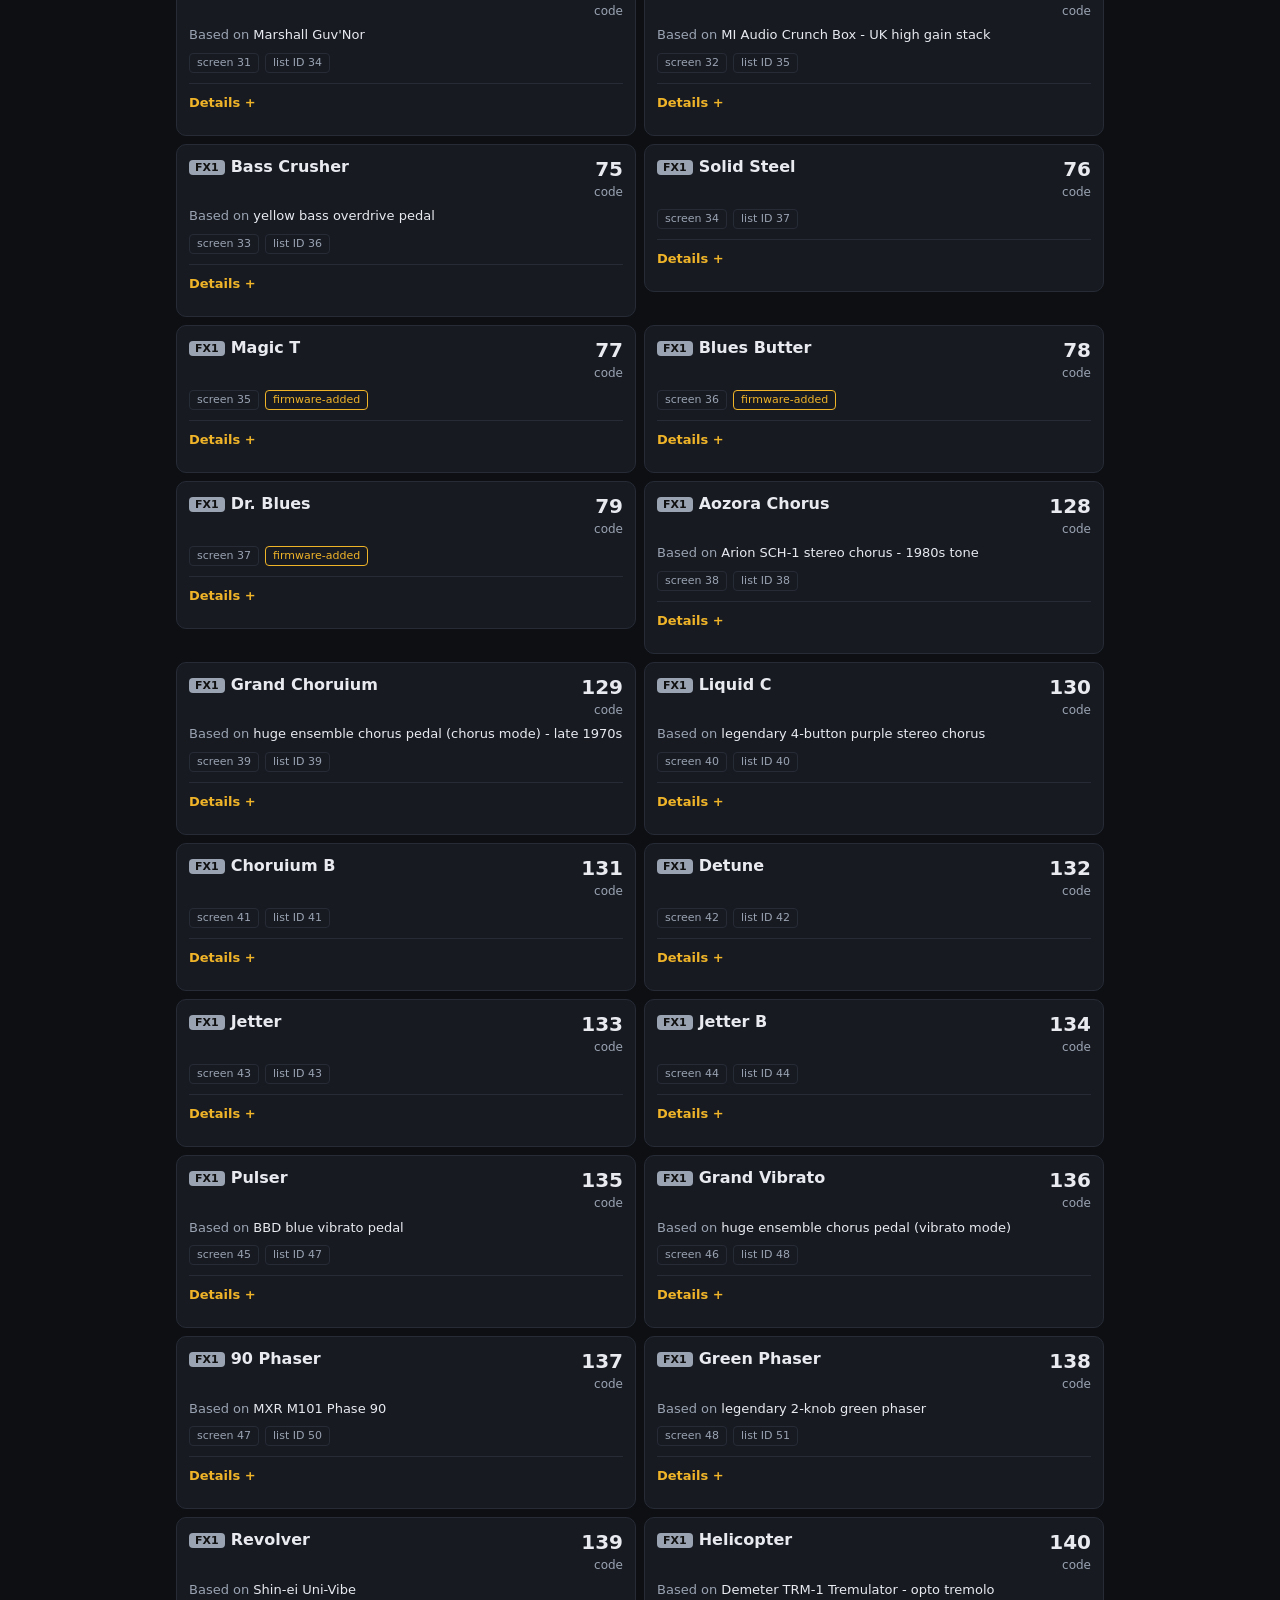
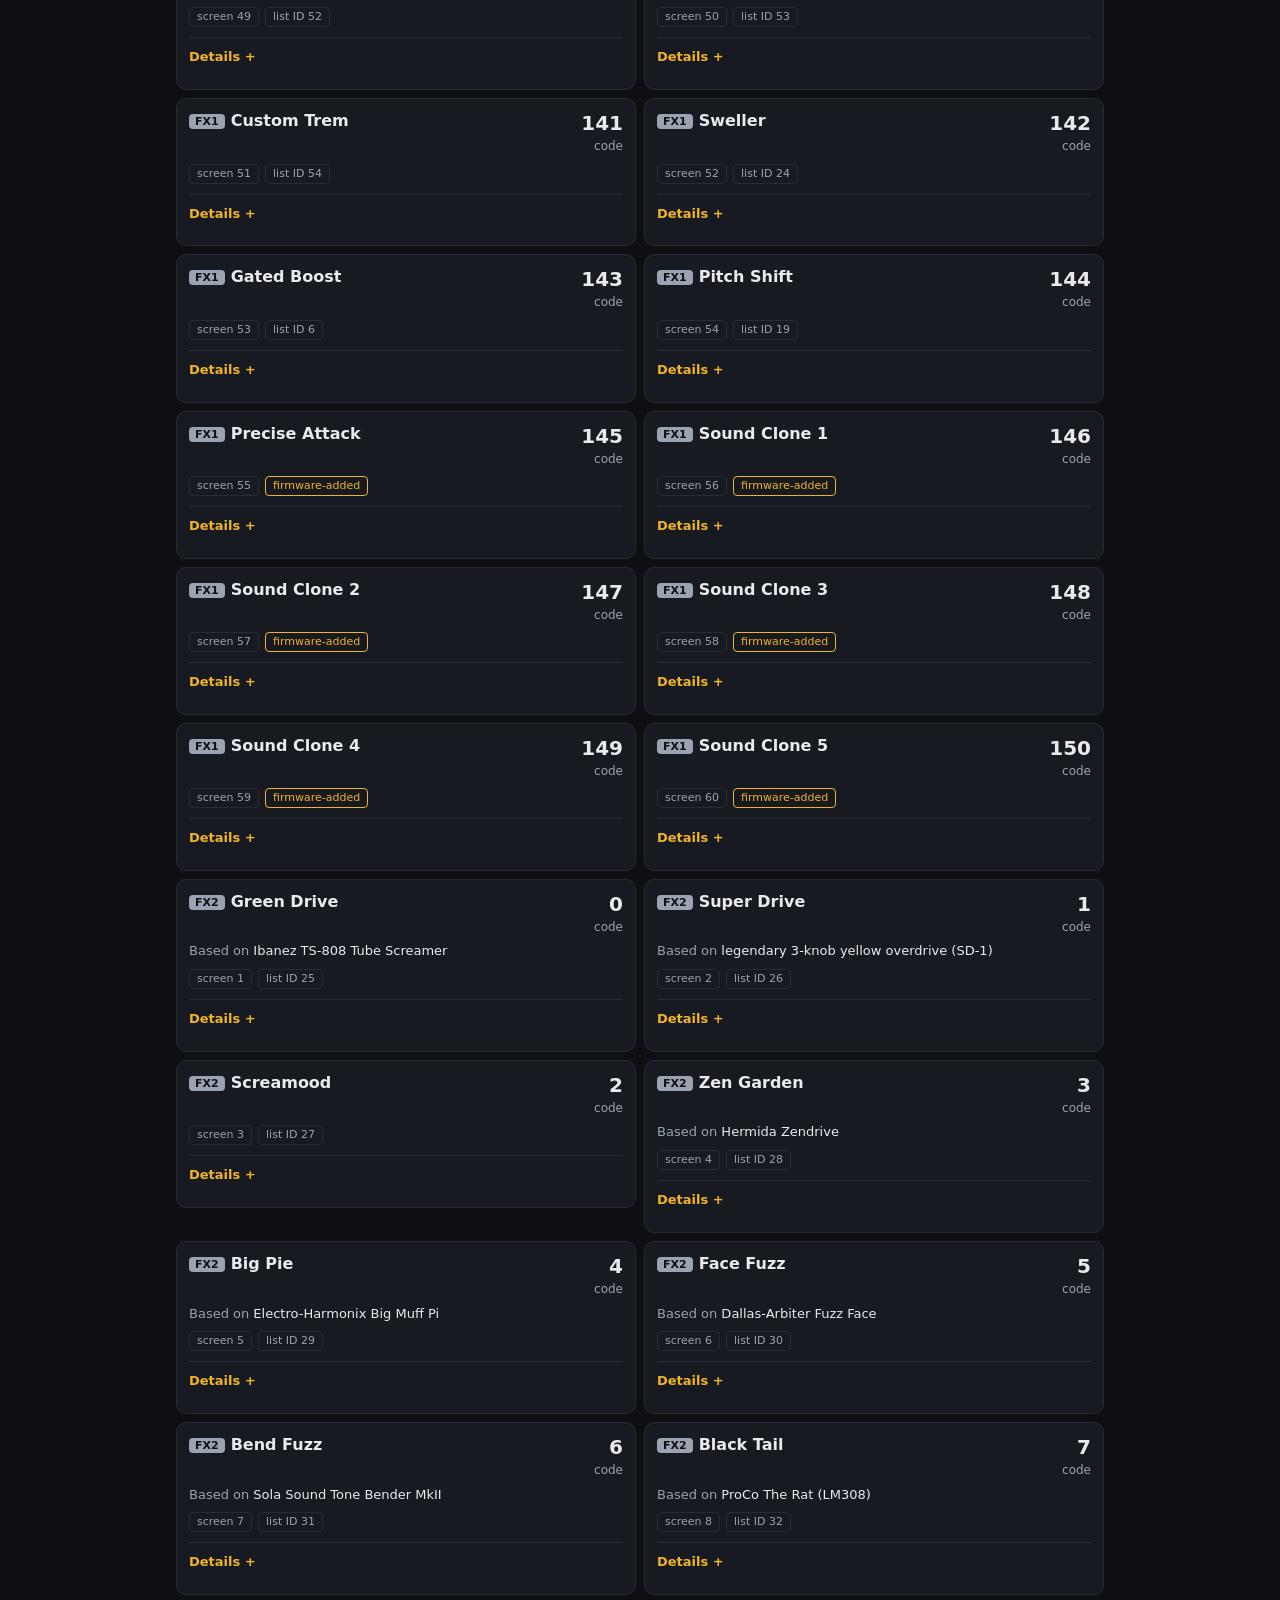
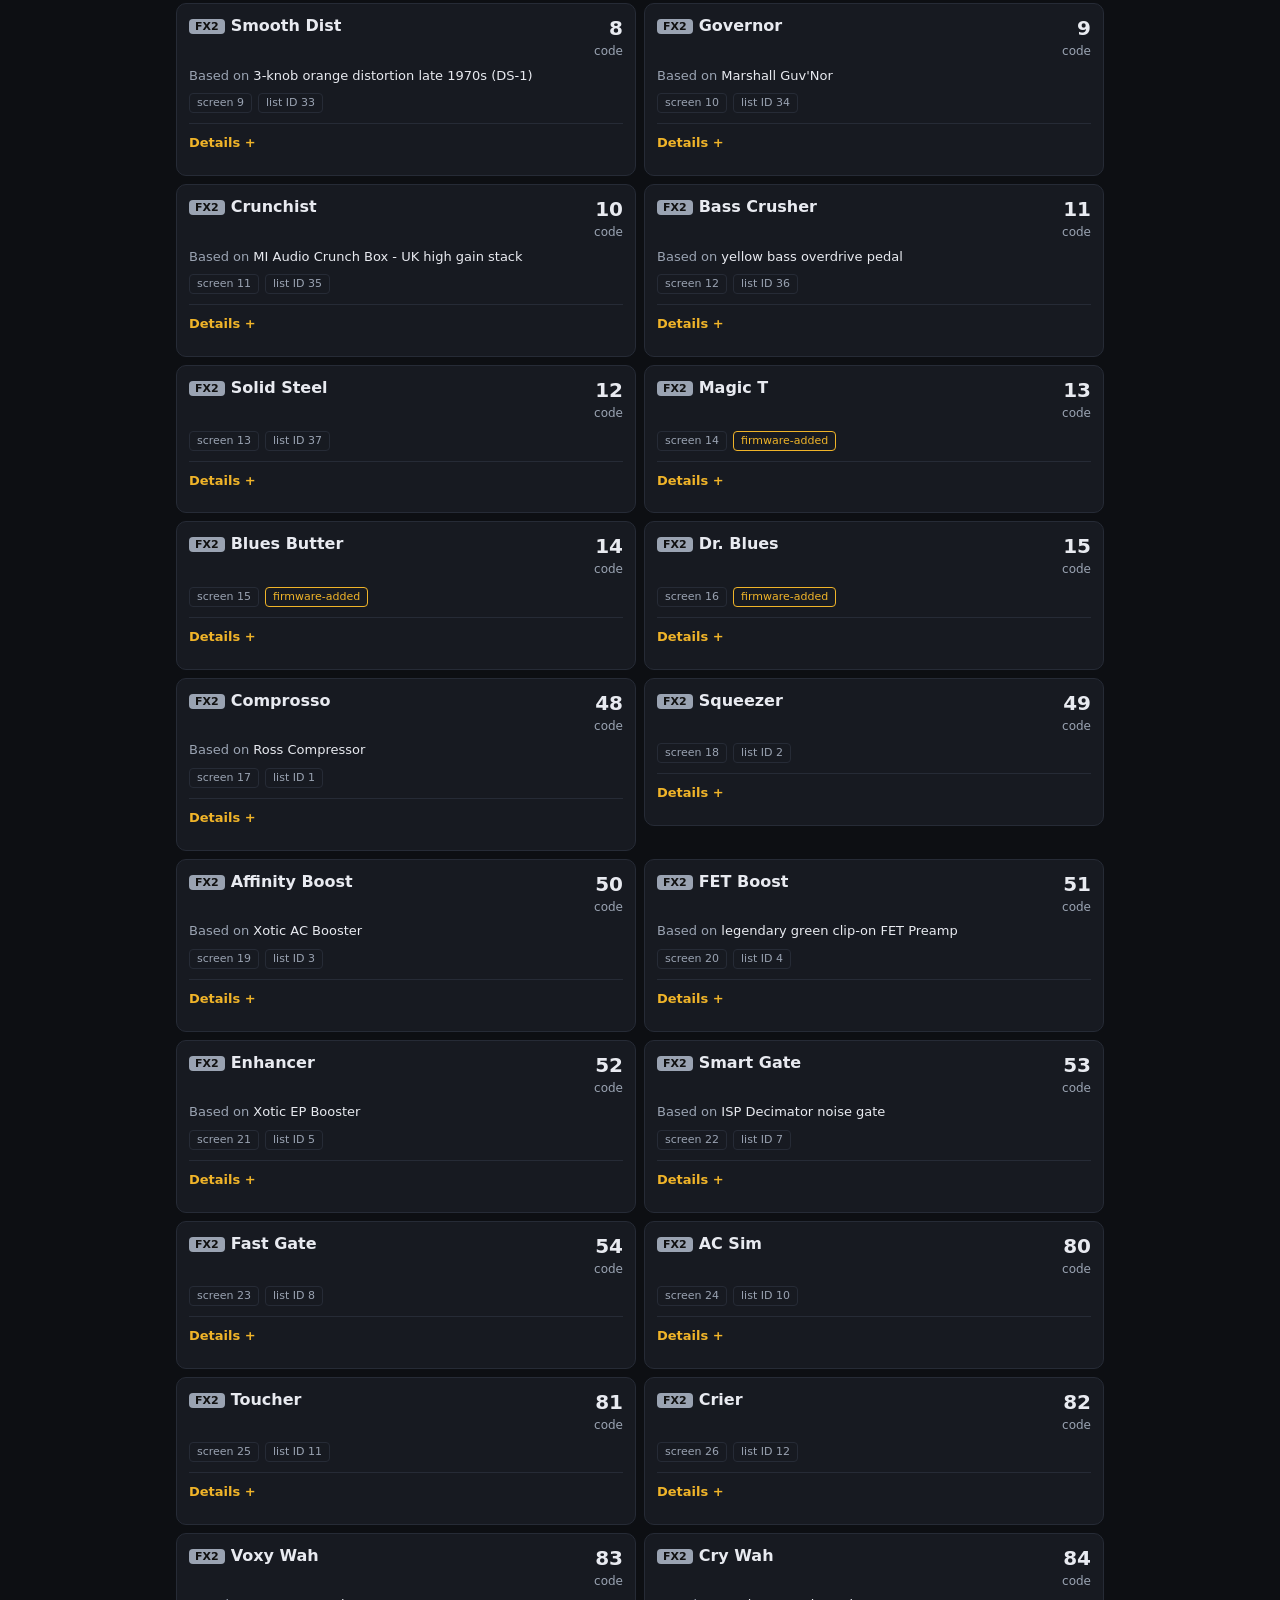
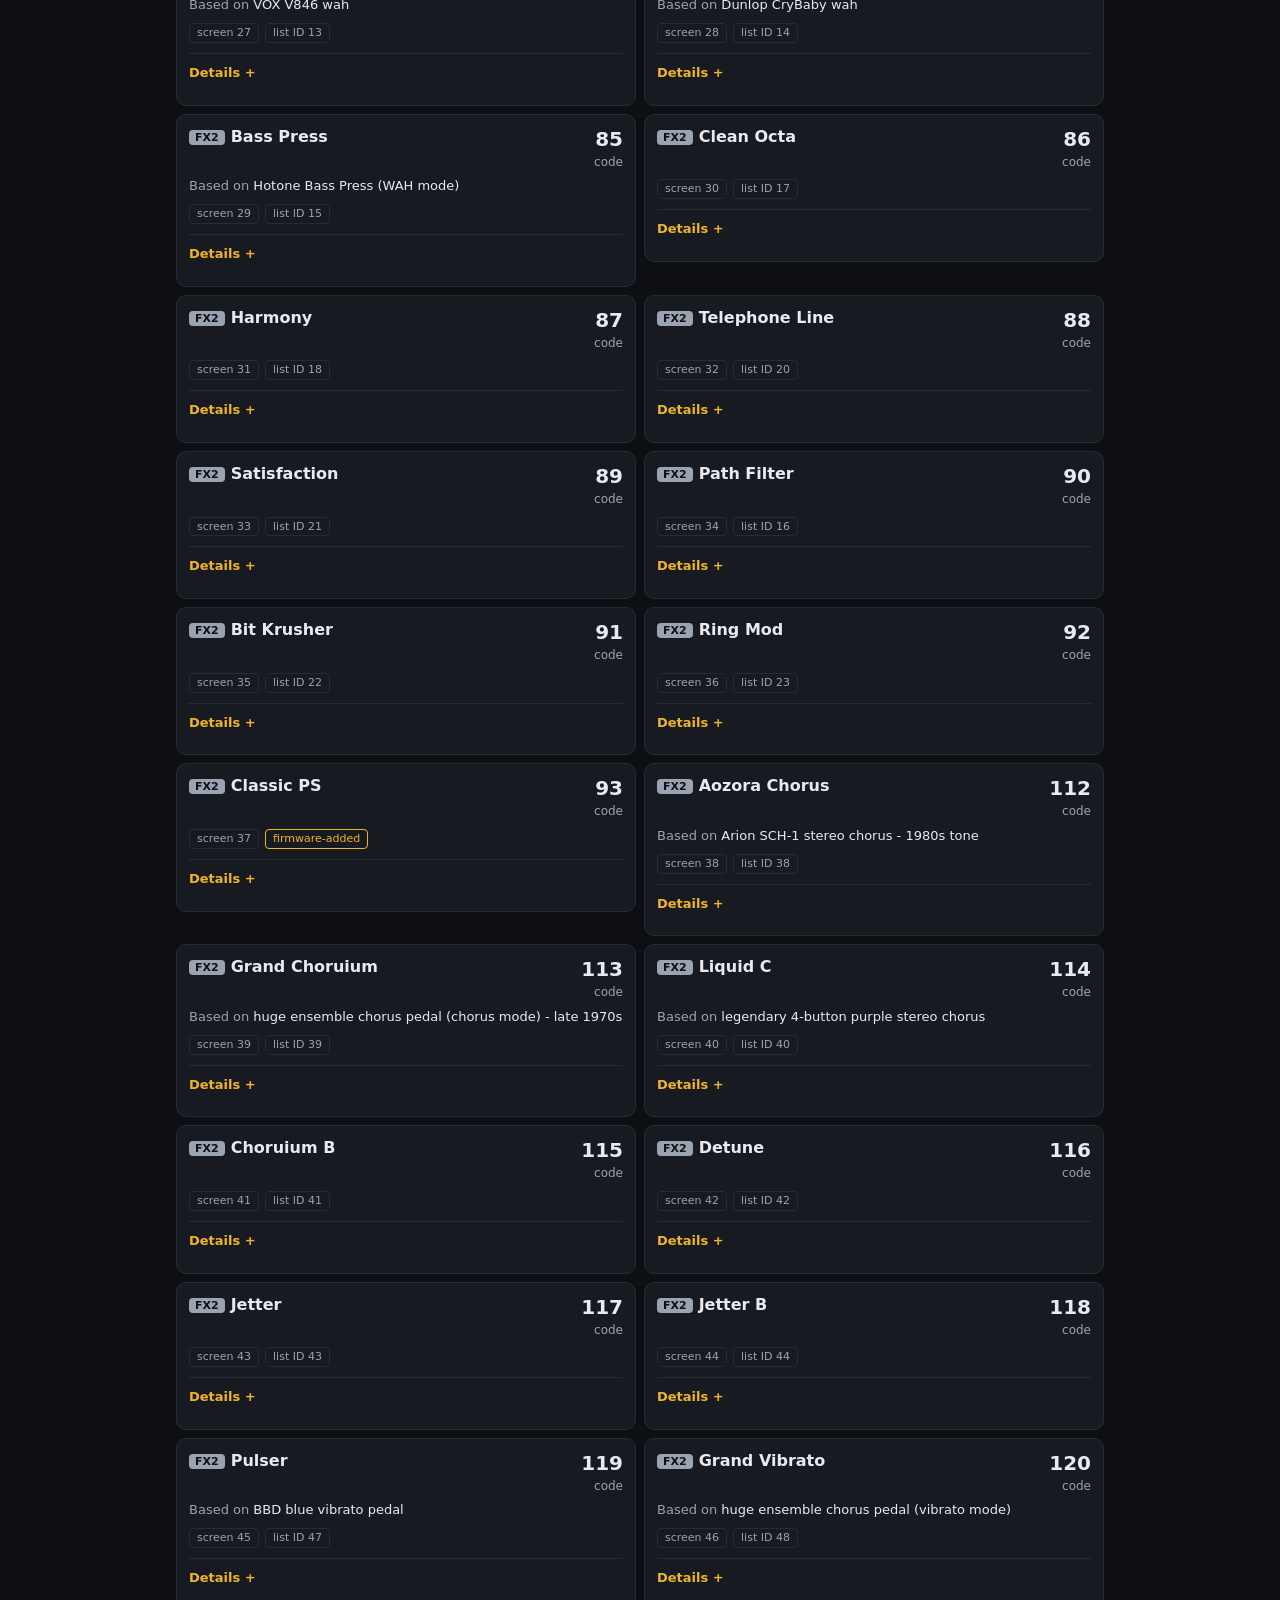
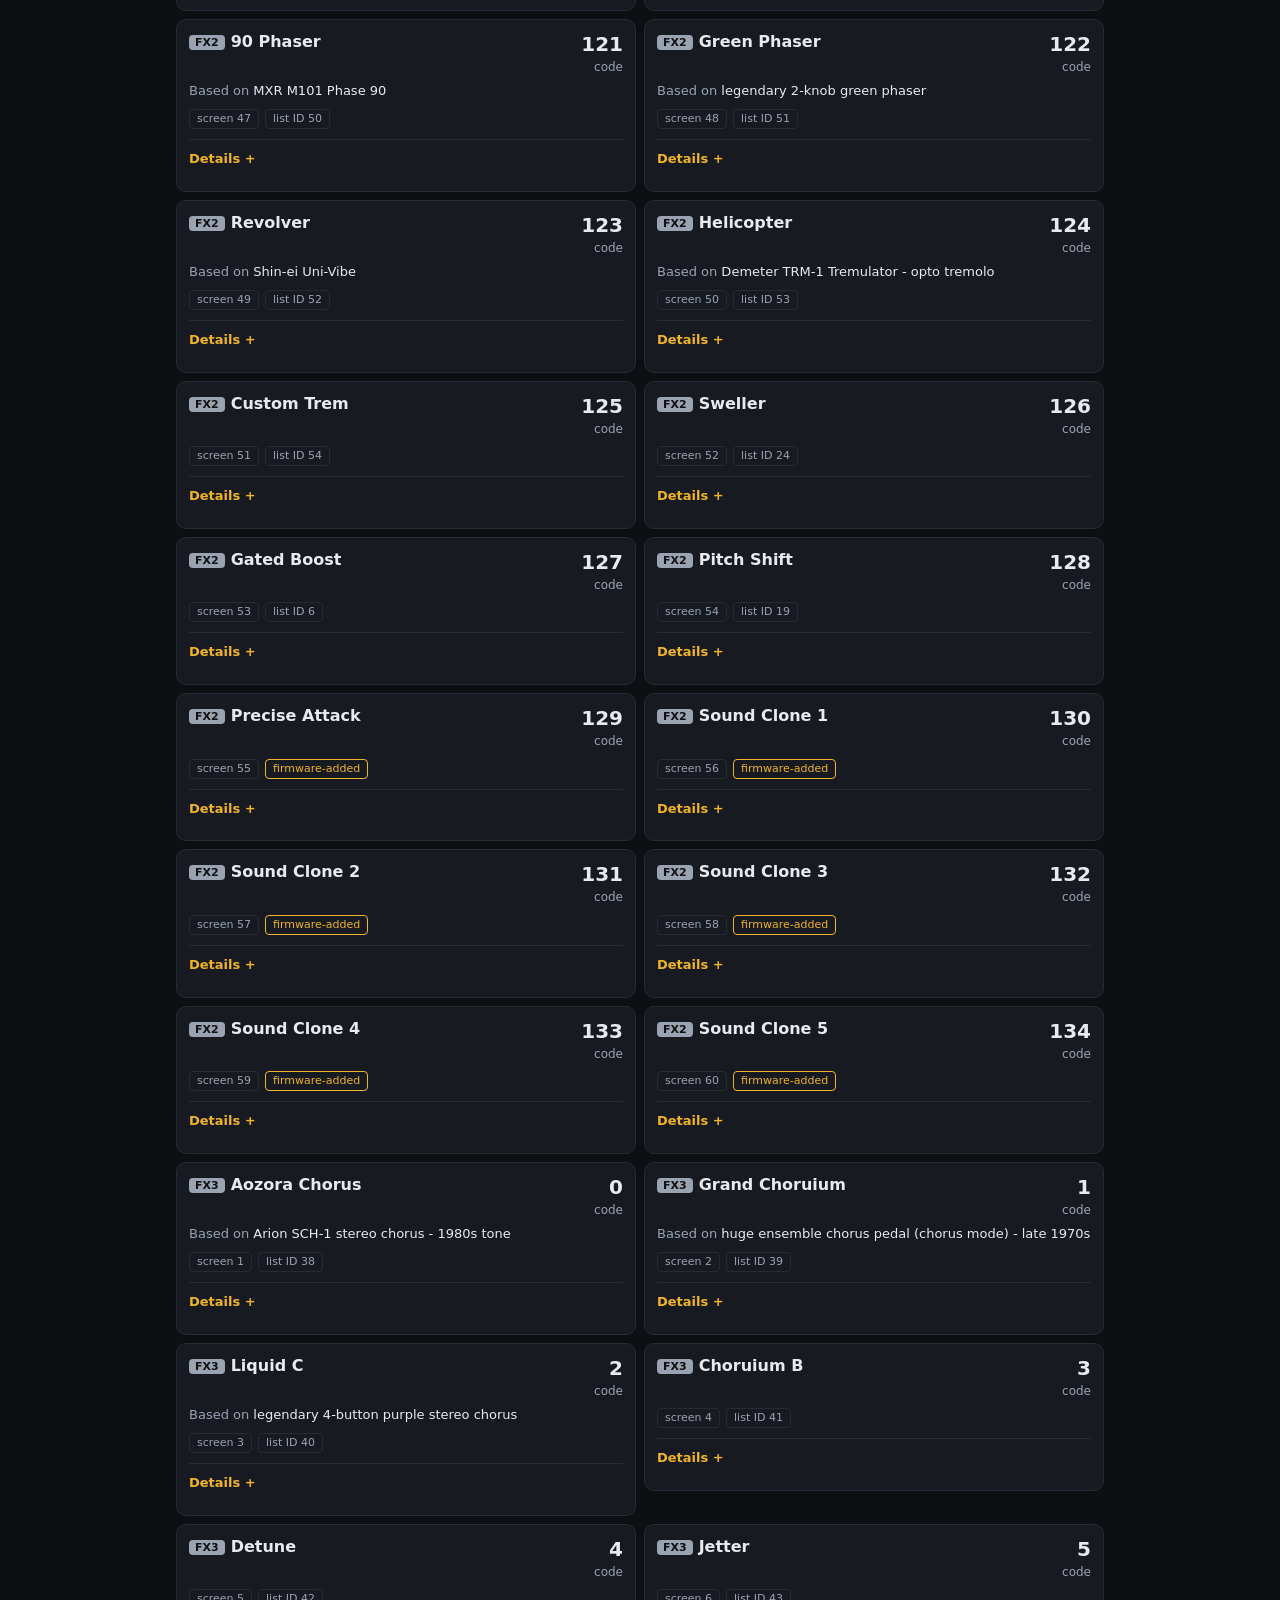
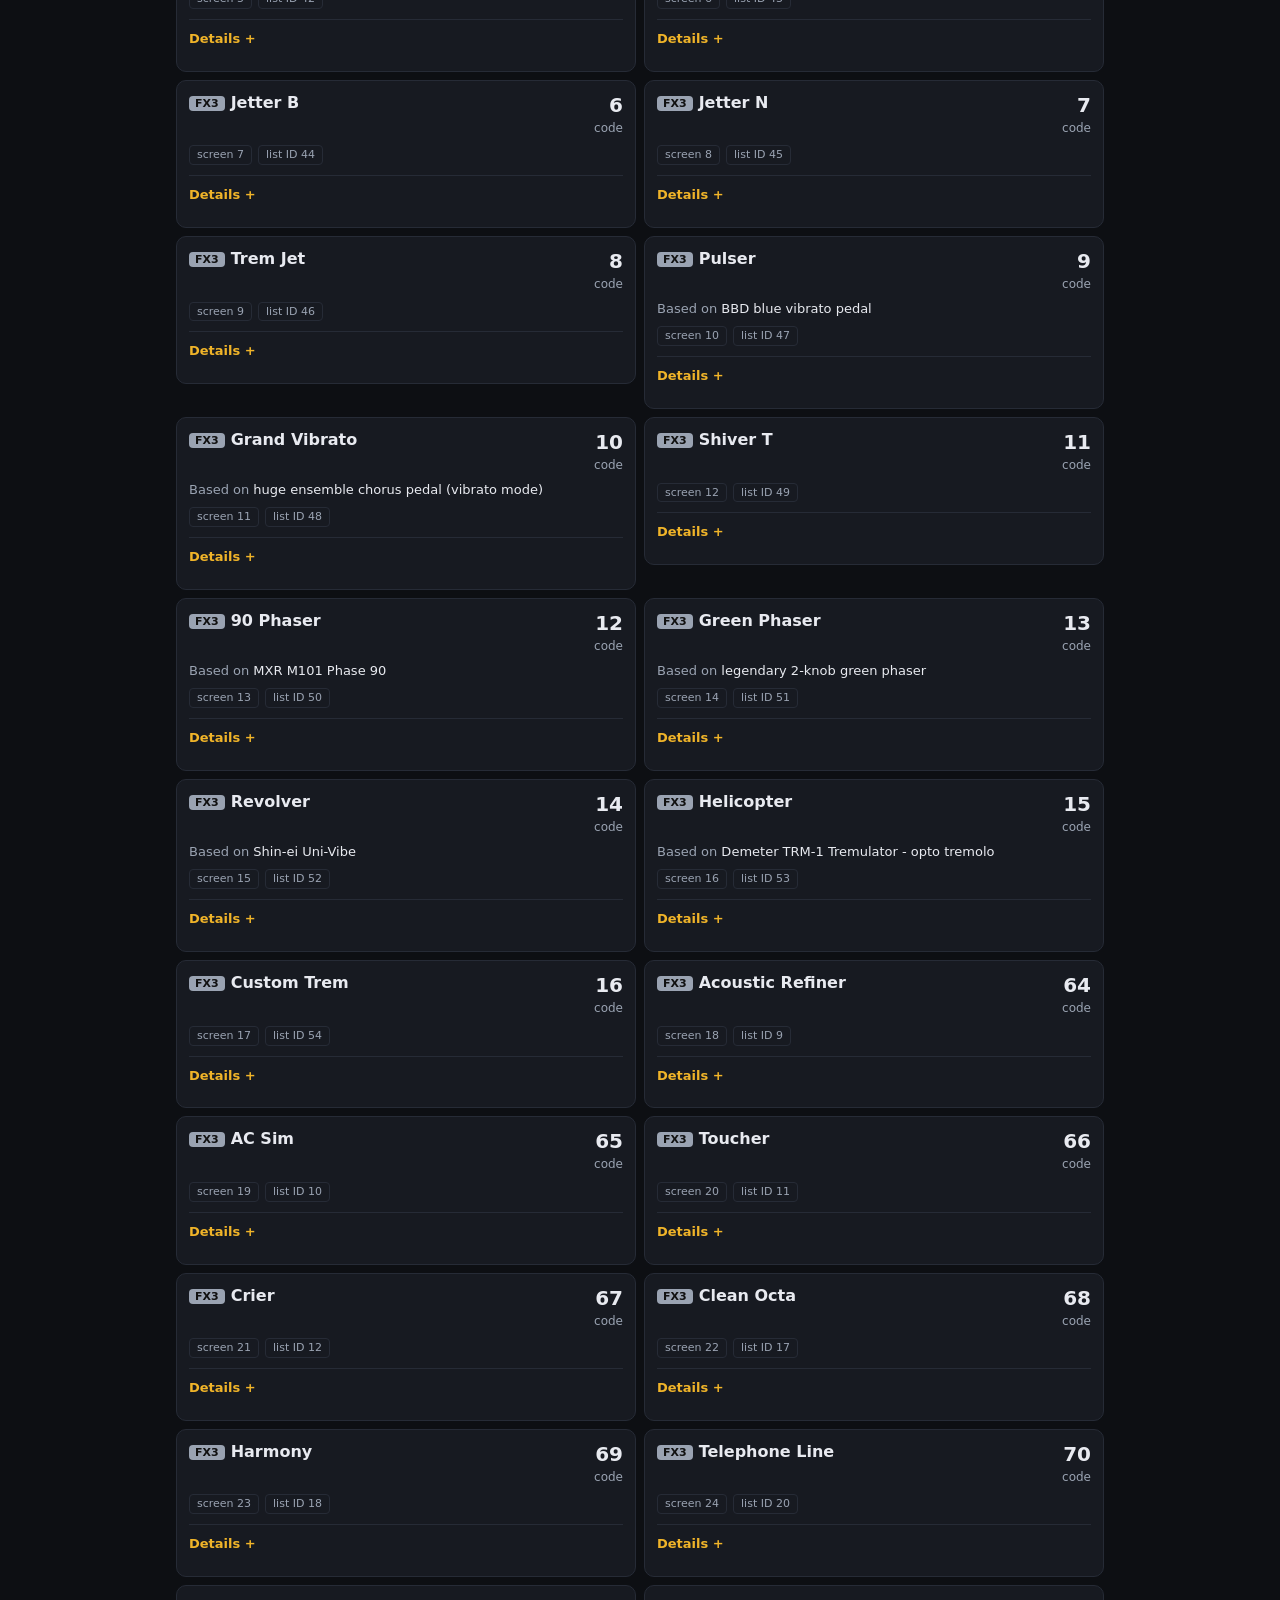
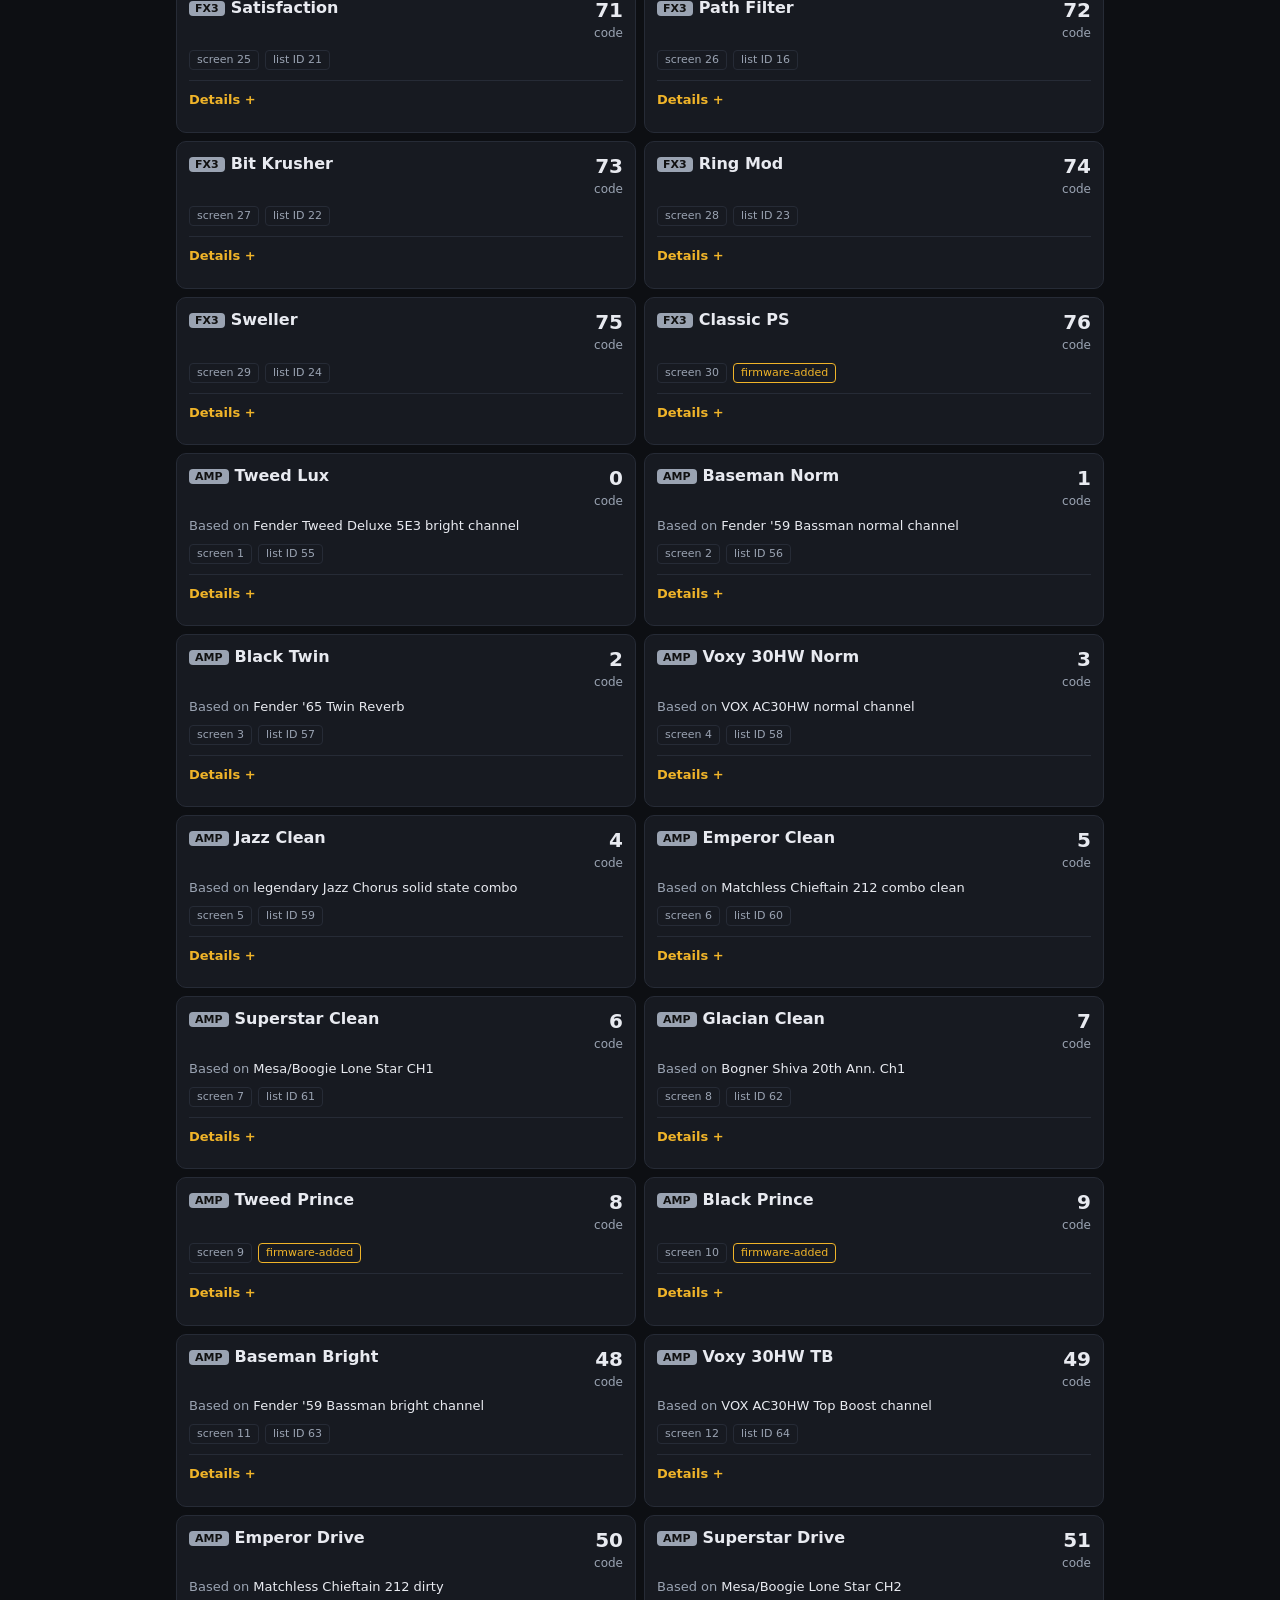
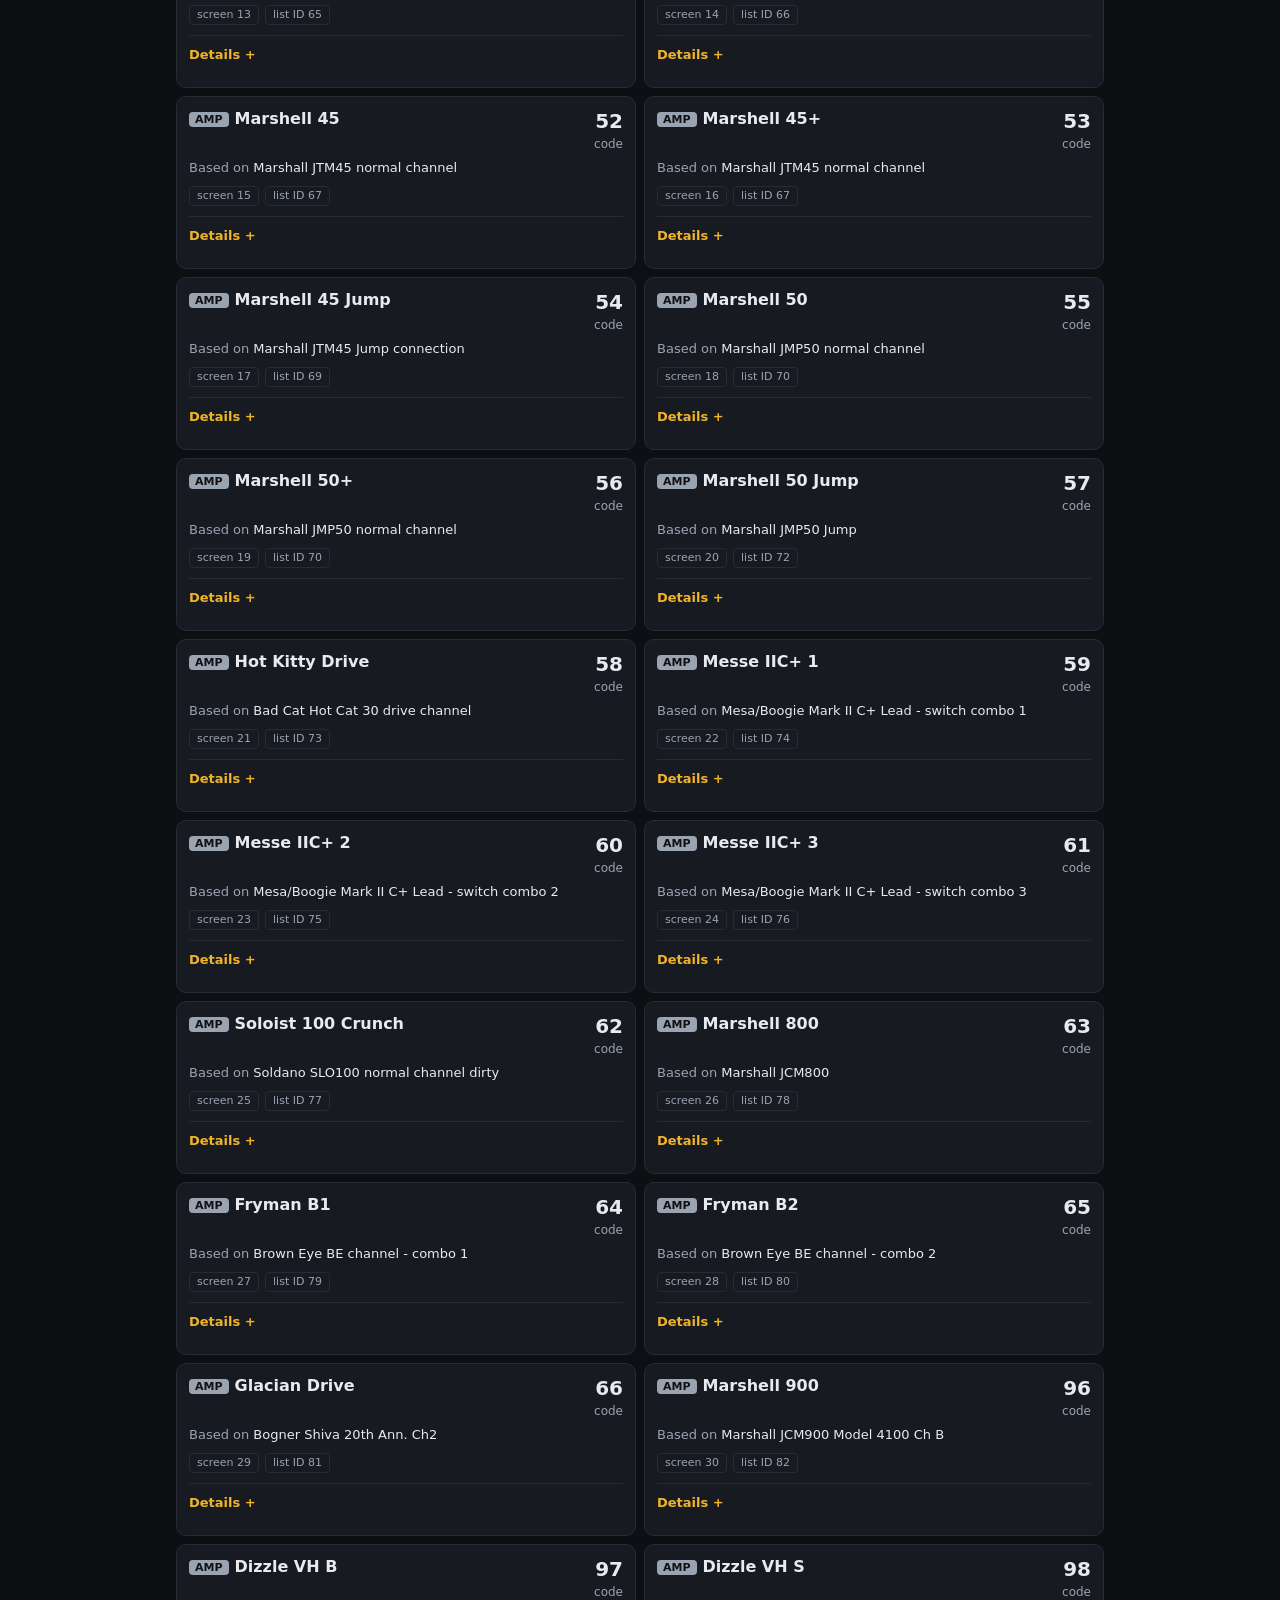
==== commit 1d1db028: "v2.9.1: NR and FX3 knob maps, synced rate encoding, params in model details, parameter map page" ====
--- a/site/index.html
+++ b/site/index.html
@@ -8,6 +8,7 @@
 <meta name="description" content="Unofficial model list for the Hotone Ampero Mini with codes and what each model is based on (beta).">
 <title>Ampero Mini model library (beta)</title>
 <style>
+.pt{width:100%;border-collapse:collapse;font-size:13px}.pt td,.pt th{text-align:left;padding:3px 5px;border-bottom:1px solid var(--line);vertical-align:top}.pn{color:var(--mute);font-size:12px}
 :root{--bg:#0d0f13;--panel:#171a21;--line:#262b36;--text:#e8eaf0;--mute:#9aa3b2;--acc:#f0b429;--ok:#3ecf8e;--warn:#e5a13a;--bad:#8b93a3}
 *{box-sizing:border-box}
 html{-webkit-text-size-adjust:100%}
@@ -81,7 +82,7 @@
 <h1>Model library</h1>
 <p class="lede">Every model on firmware V2.2, with the code the pedal stores for it and the real-world gear it is based on.</p>
 <ul class="stats" id="stats"><li><b>317</b>models</li><li><b>9</b>blocks</li><li><b>V2.2</b>firmware</li></ul>
-<div class="btns"><a class="btn pri" href="models.json">models.json</a><a class="btn" href="https://github.com/dhrandy/ampero-bridge">GitHub</a></div>
+<div class="btns"><a class="btn pri" href="models.json">models.json</a><a class="btn" href="params.html">Parameter map</a><a class="btn" href="https://github.com/dhrandy/ampero-bridge">GitHub</a></div>
 <p class="note">Every code was read from a real pedal on firmware V2.2. Unofficial and not affiliated with Hotone.</p>
 </div></div>
 <div class="wrap">
@@ -166,6 +167,13 @@
  chip('ALL','All',all.length);data.blocks.forEach(function(b){chip(b.block,b.block,b.count)});
  render()}
 function esc(s){return String(s).replace(/[&<>"]/g,function(c){return {'&':'&amp;','<':'&lt;','>':'&gt;','"':'&quot;'}[c]})}
+var pmap={};
+function paramRows(m){
+ var b=pmap[String(m.block).toLowerCase()],e=b&&b.models&&b.models[m.code];
+ if(!e||!e.params)return '';var ks=Object.keys(e.params);if(!ks.length)return '';
+ var t='<table class="pt"><tr><th>#</th><th>Knob</th><th>Range</th><th>Checked</th></tr>';
+ ks.forEach(function(k){var p=e.params[k];t+='<tr><td>'+esc(k)+'</td><td>'+esc(p.name||'')+(p.note?'<div class="pn">'+esc(p.note)+'</div>':'')+'</td><td>'+(p.valid_range?esc(p.valid_range.join(' to ')):'')+'</td><td>'+(p.status==='write-verified'?'written and read back':p.status==='address-confirmed-only'?'address only':esc(p.status))+'</td></tr>'});
+ return '<dt>Parameters</dt><dd>'+t+'</table></dd>'}
 function card(m){
  var known=!(m.code===null||m.code===undefined);
  var star=window.AmperoBridge?AmperoBridge.modelStarHtml(m):'';
@@ -183,6 +191,7 @@
  var i=m._i,rows='';
  if(m.notes)rows+='<dt>Tone</dt><dd>'+esc(m.notes.tone)+'</dd><dt>Known for</dt><dd>'+esc(m.notes.known_for)+'</dd><dt>Worth knowing</dt><dd>'+esc(m.notes.tip)+'</dd>';
  if(i)[['what','What it is'],['behavior','How it behaves'],['character','Character'],['era','Era'],['power','Tubes and power'],['cab','Cab'],['controls','Controls'],['players','Used by']].forEach(function(f){if(i[f[0]])rows+='<dt>'+f[1]+'</dt><dd>'+esc(i[f[0]])+'</dd>'});
+ rows+=paramRows(m);
  if(rows)h+='<details class="exp"><summary>Details</summary><dl>'+rows+'</dl></details>';
  else if(m.block==='AMP')h+='<div class="based"><span>More specs coming</span></div>';
  return h+'</div>'}
@@ -202,7 +211,7 @@
  var t;$('q').addEventListener('input',function(){clearTimeout(t);t=setTimeout(render,80)});
  $('added').onchange=render;
  if(window.AmperoBridge)AmperoBridge.start({rerender:function(){if(data)render()}});
- fetch('models.json').then(function(r){return r.json()}).then(function(d){data=d;if(window.AmperoBridge)AmperoBridge.setModels(d);return fetch('info.json').then(function(r){return r.ok?r.json():{}}).catch(function(){return {}})}).then(function(i){info=i||{};build()}).catch(function(){$('list').innerHTML='<div class="empty">Could not load models.json.</div>'})}
+ fetch('models.json').then(function(r){return r.json()}).then(function(d){data=d;if(window.AmperoBridge)AmperoBridge.setModels(d);return fetch('param-map.json').then(function(r){return r.ok?r.json():{}}).catch(function(){return {}}).then(function(p){pmap=p.blocks||{};return fetch('info.json').then(function(r){return r.ok?r.json():{}}).catch(function(){return {}})})}).then(function(i){info=i||{};build()}).catch(function(){$('list').innerHTML='<div class="empty">Could not load models.json.</div>'})}
 init();
 })();
 </script>
